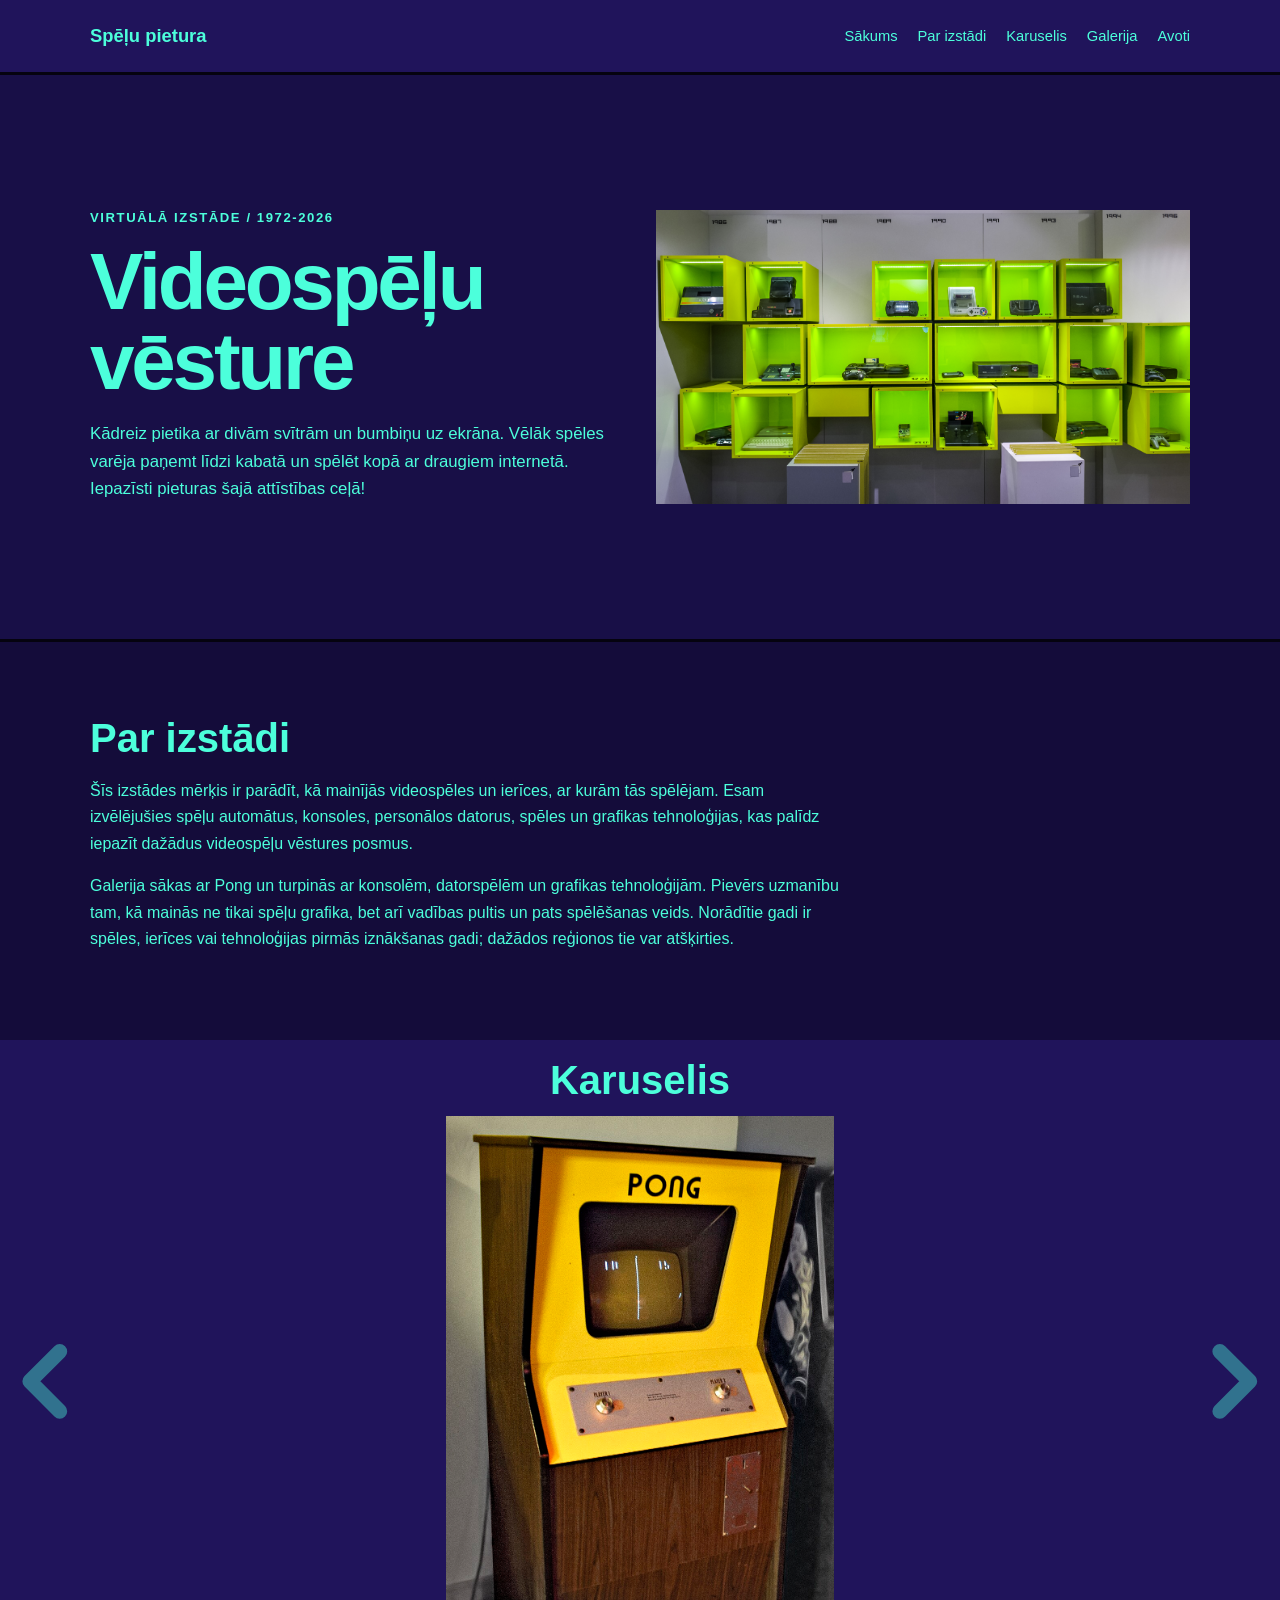
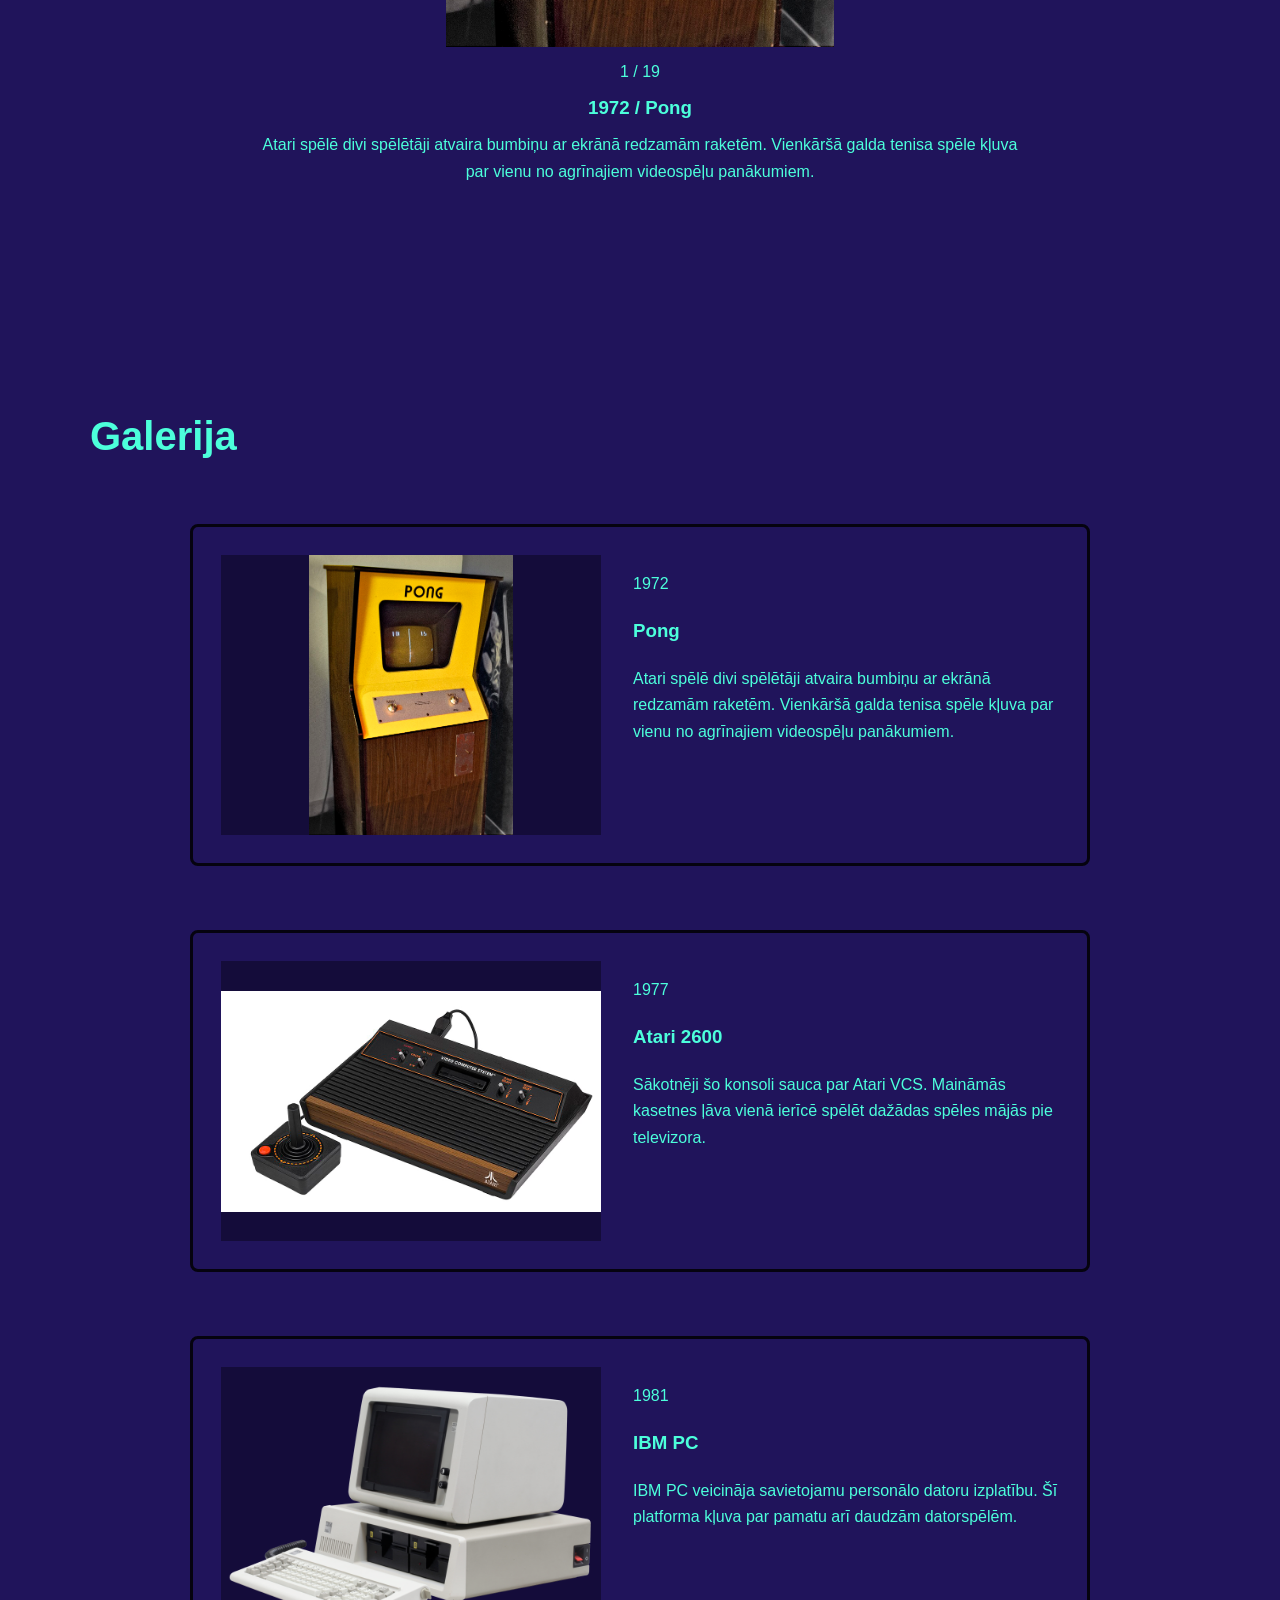
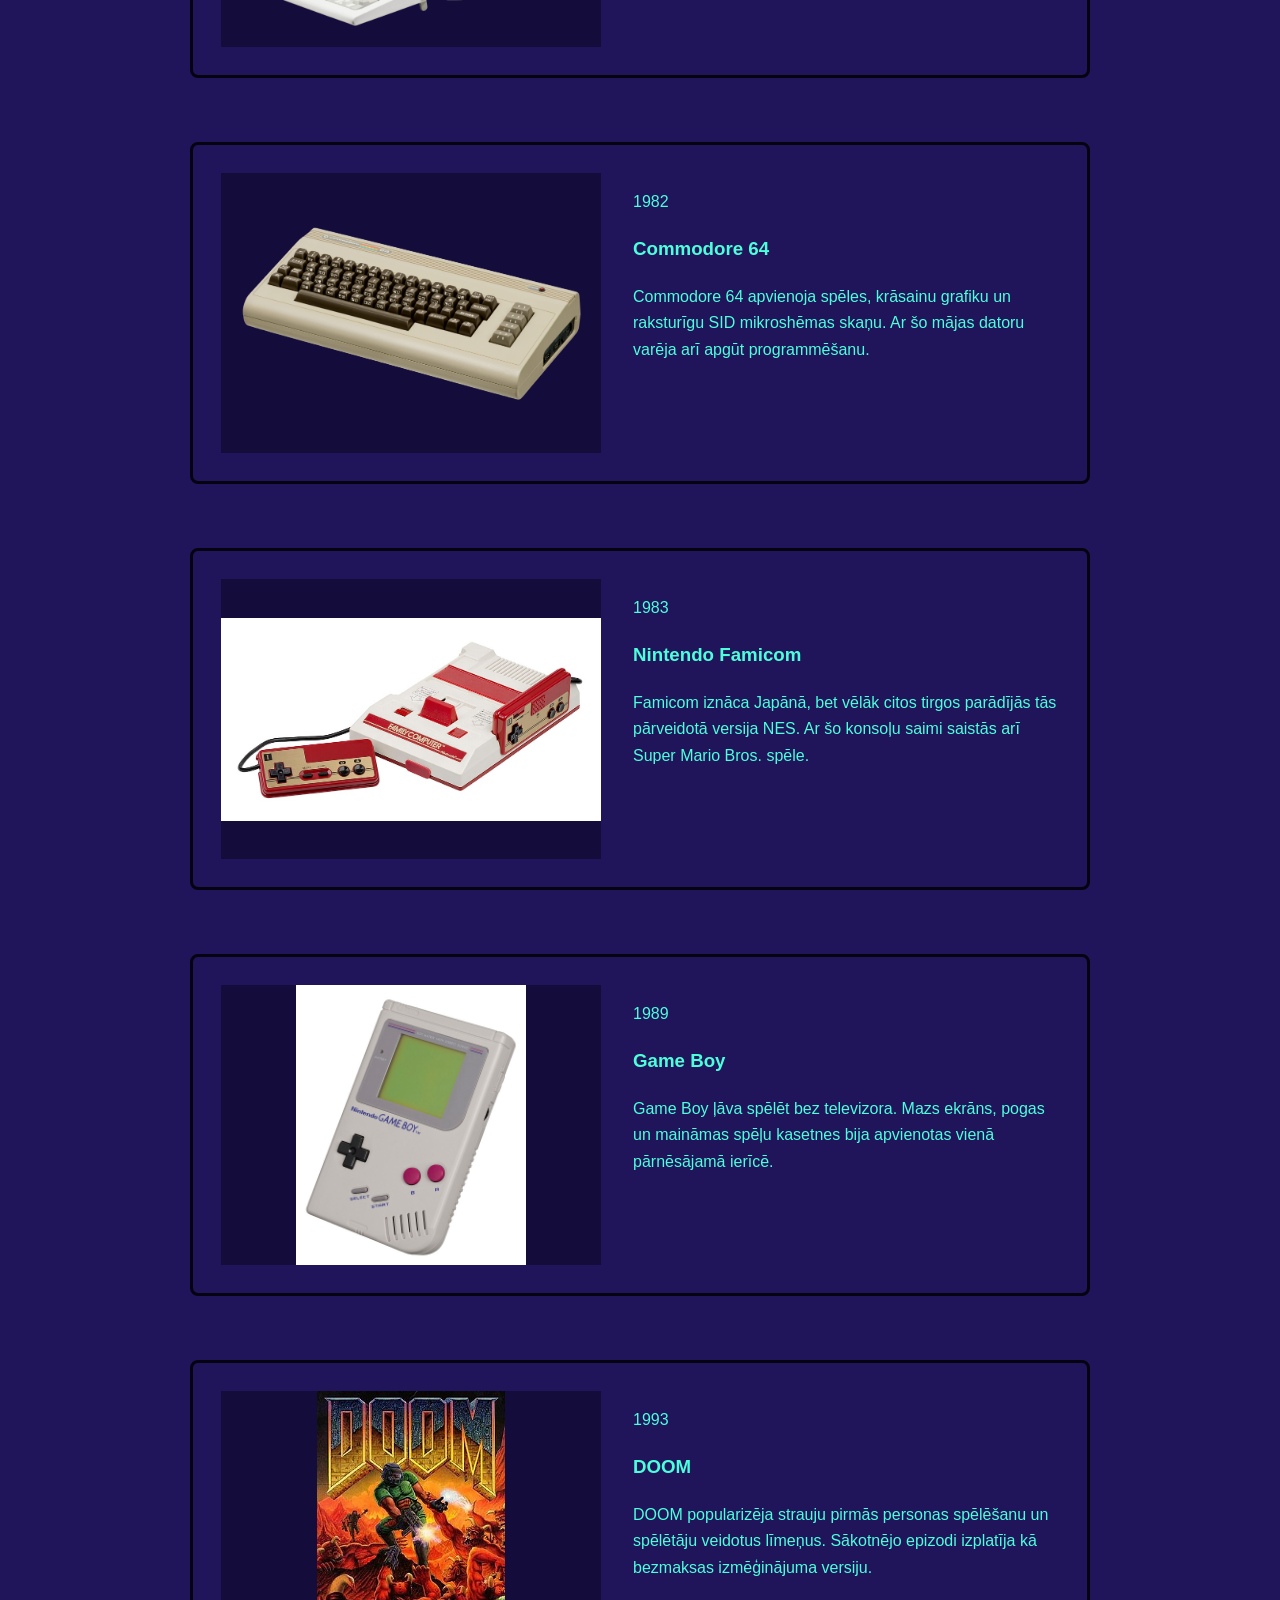
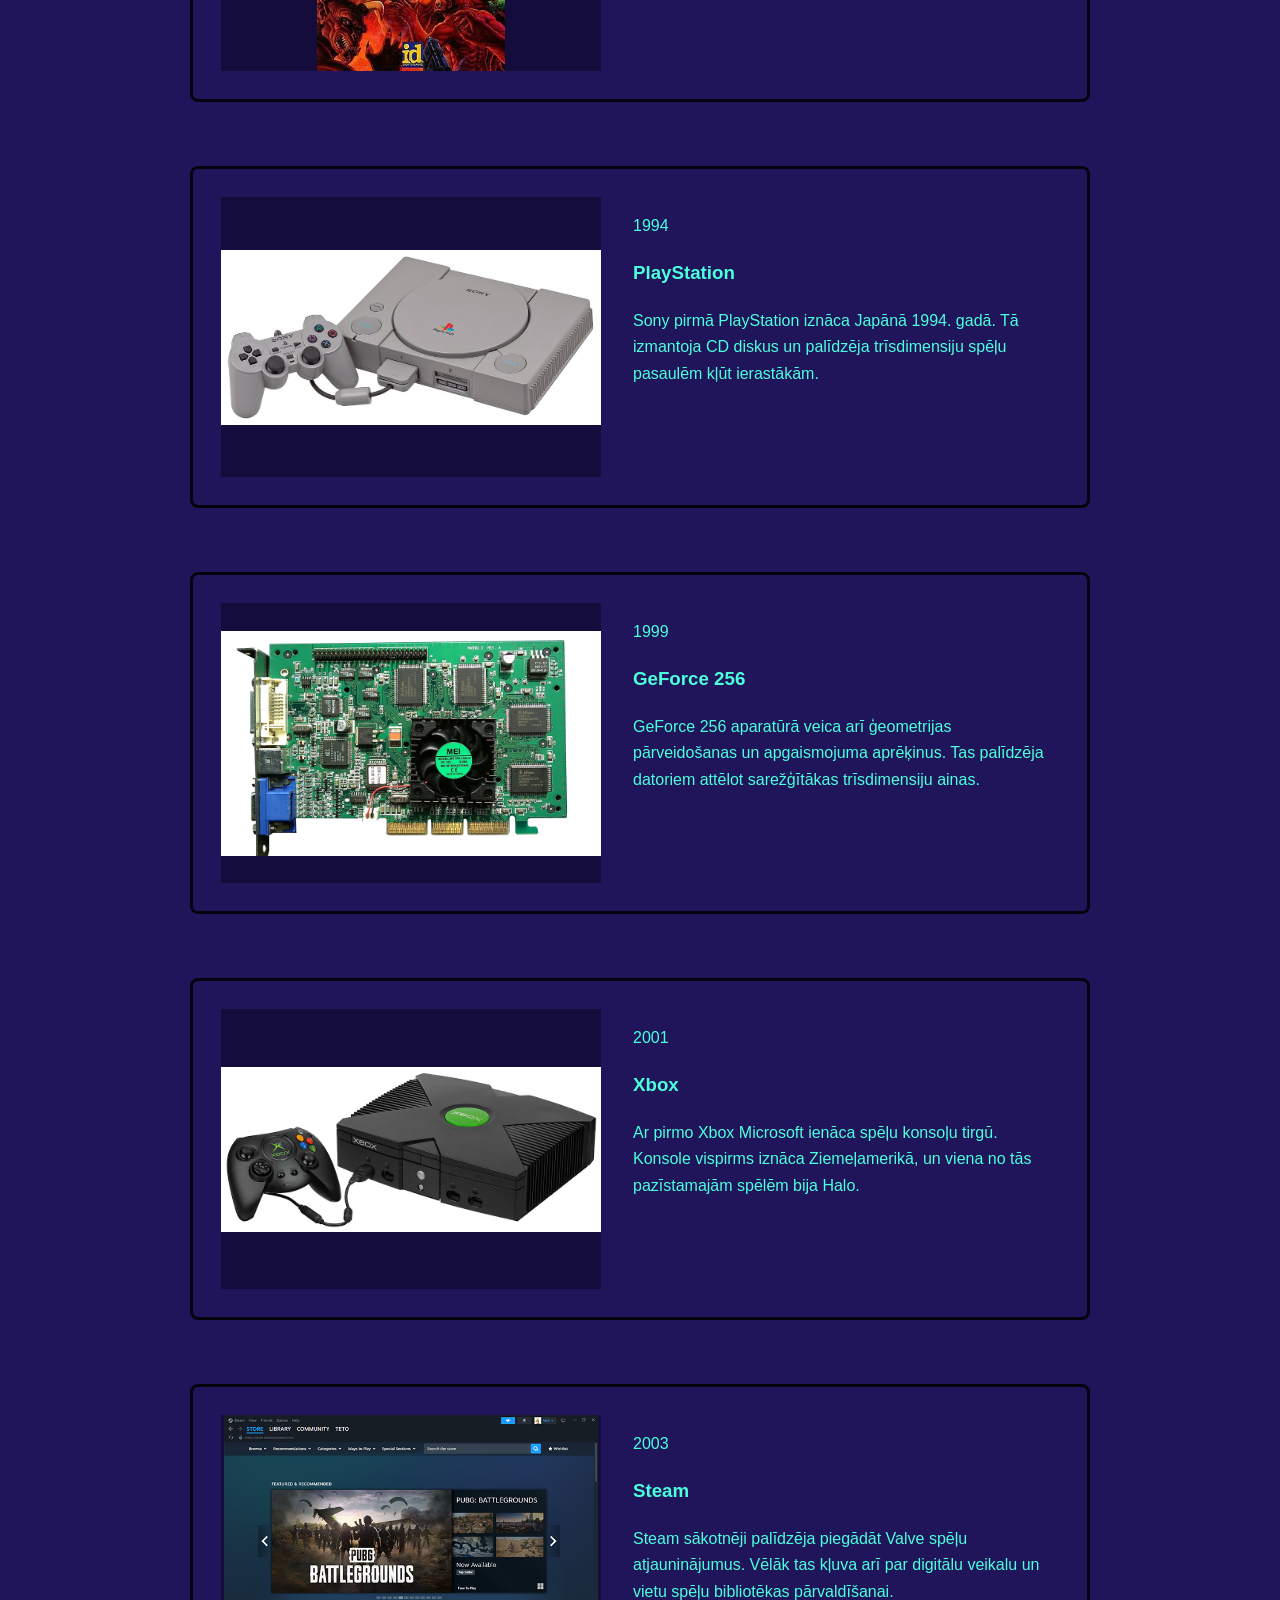
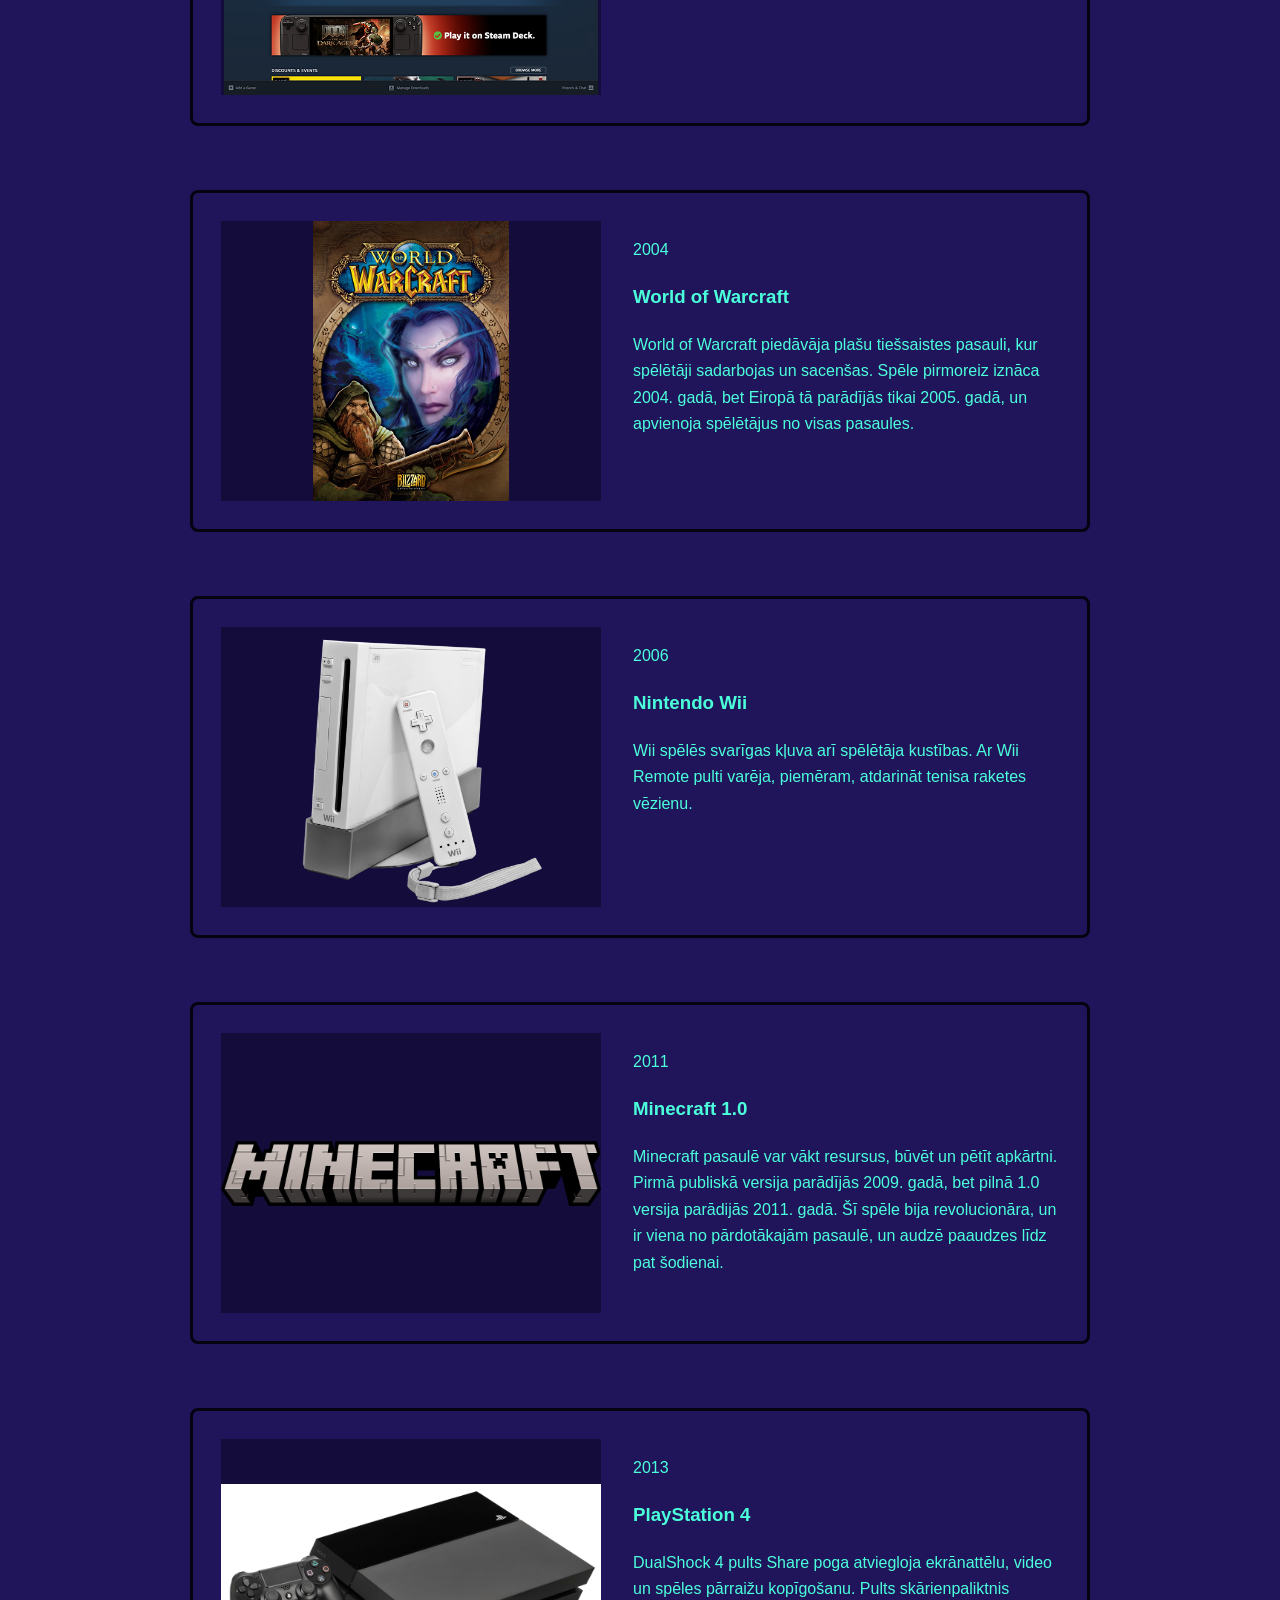
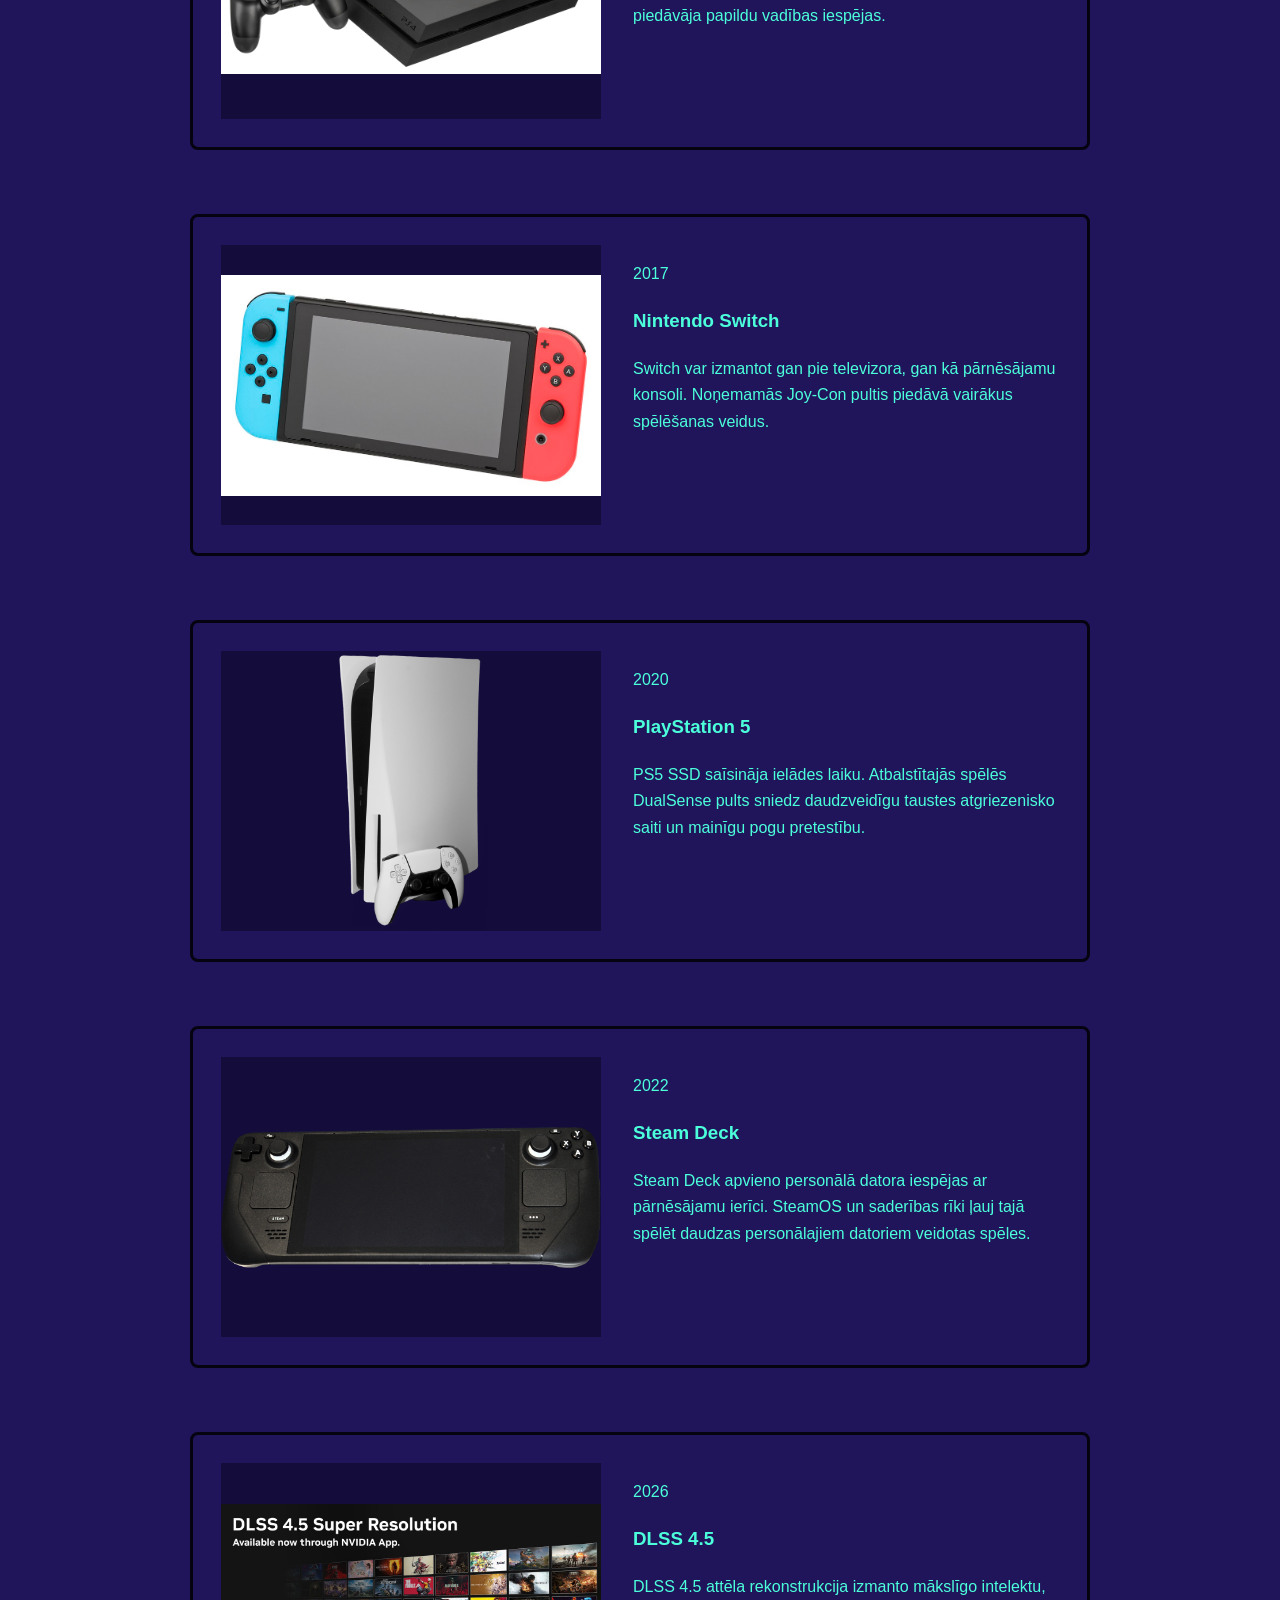
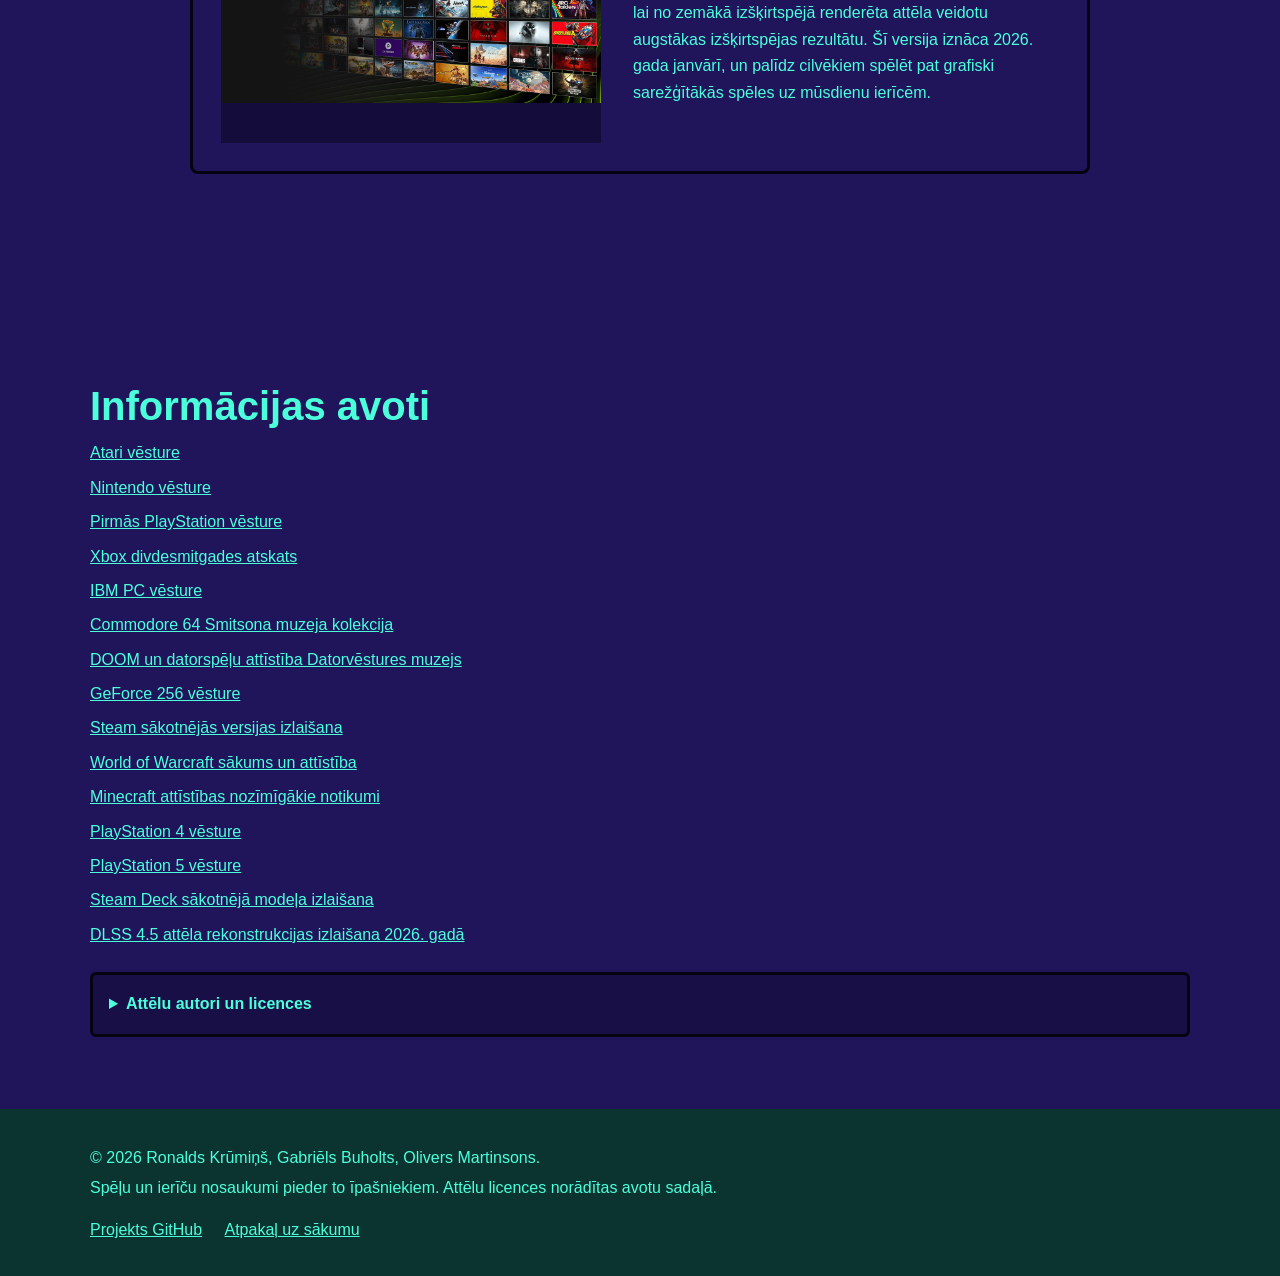
==== index.html @ 0903442d "izmainiju biltiņas lai vinas ir smukakas" ====
<!DOCTYPE html>
<html lang="lv">
<head>
    <meta charset="UTF-8">
    <meta name="viewport" content="width=device-width, initial-scale=1.0">
    <meta name="description" content="Virtuāla izstāde par videospēļu vēsturi: no Pong spēļu automāta līdz mūsdienu datorspēļu grafikai.">
    <title>Videospēļu vēsture | Spēļu pietura</title>
    <link rel="stylesheet" href="css/style.css">
    <script src="sadalas/pong.js" defer></script>
    <script src="sadalas/atari-2600.js" defer></script>
    <script src="sadalas/ibm-pc.js" defer></script>
    <script src="sadalas/commodore-64.js" defer></script>
    <script src="sadalas/famicom.js" defer></script>
    <script src="sadalas/game-boy.js" defer></script>
    <script src="sadalas/doom.js" defer></script>
    <script src="sadalas/playstation.js" defer></script>
    <script src="sadalas/geforce-256.js" defer></script>
    <script src="sadalas/xbox.js" defer></script>
    <script src="sadalas/steam.js" defer></script>
    <script src="sadalas/world-of-warcraft.js" defer></script>
    <script src="sadalas/wii.js" defer></script>
    <script src="sadalas/minecraft.js" defer></script>
    <script src="sadalas/playstation-4.js" defer></script>
    <script src="sadalas/nintendo-switch.js" defer></script>
    <script src="sadalas/playstation-5.js" defer></script>
    <script src="sadalas/steam-deck.js" defer></script>
    <script src="sadalas/dlss-4-5.js" defer></script>
    <script src="js/gallery.js" defer></script>
    <script src="js/carousel.js" defer></script>
</head>
<body>
    <header class="header" id="sakums">
        <div class="container">
            <a class="logo" href="#sakums">Spēļu pietura</a>
            <nav class="navigation" aria-label="Galvenā navigācija">
                <ul>
                    <li><a href="#sakums">Sākums</a></li>
                    <li><a href="#par-izstadi">Par izstādi</a></li>
                    <li><a href="#karuselis">Karuselis</a></li>
                    <li><a href="#galerija">Galerija</a></li>
                    <li><a href="#avoti">Avoti</a></li>
                </ul>
            </nav>
        </div>
    </header>

    <main>
        <section class="hero">
            <div class="container">
                <div class="hero-content">
                    <p class="subtitle">Virtuālā izstāde / 1972-2026</p>
                    <h1>Videospēļu vēsture</h1>
                    <p>
                        Kādreiz pietika ar divām svītrām un bumbiņu uz ekrāna.
                        Vēlāk spēles varēja paņemt līdzi kabatā un spēlēt kopā ar draugiem internetā.
                        Iepazīsti pieturas šajā attīstības ceļā!
                    </p>
                </div>
                <figure class="hero-image">
                    <img src="images/videospelu-attistiba-hero.jpg"
                         width="5828" height="3199" fetchpriority="high">
                </figure>
            </div>
        </section>

        <section class="about" id="par-izstadi">
            <div class="container">
                <h2>Par izstādi</h2>
                <p>
                    Šīs izstādes mērķis ir parādīt, kā mainījās videospēles un ierīces,
                    ar kurām tās spēlējam. Esam izvēlējušies spēļu automātus,
                    konsoles, personālos datorus, spēles un grafikas tehnoloģijas, kas palīdz iepazīt dažādus videospēļu vēstures posmus.
                </p>
                <p>
                    Galerija sākas ar Pong un turpinās ar konsolēm, datorspēlēm un grafikas tehnoloģijām.
                    Pievērs uzmanību tam, kā mainās ne tikai spēļu grafika, bet arī vadības
                    pultis un pats spēlēšanas veids. Norādītie gadi ir spēles, ierīces vai tehnoloģijas
                    pirmās iznākšanas gadi; dažādos reģionos tie var atšķirties.
                </p>
            </div>
        </section>

        <section class="carousel-section" id="karuselis">
            <h2>Karuselis</h2>

            <figure class="carousel-figure">
                <div class="carousel-layout">
                    <img id="carousel-image" alt="">

                    <button
                        type="button"
                        id="carousel-previous"
                        class="carousel-arrow"
                        aria-label="Iepriekšējais attēls"
                    >
                        <svg
                            viewBox="0 0 24 24"
                            preserveAspectRatio="xMidYMid meet"
                            aria-hidden="true"
                            focusable="false"
                        >
                            <polyline points="16,4 8,12 16,20" />
                        </svg>
                    </button>

                    <button
                        type="button"
                        id="carousel-next"
                        class="carousel-arrow"
                        aria-label="Nākamais attēls"
                    >
                        <svg
                            viewBox="0 0 24 24"
                            preserveAspectRatio="xMidYMid meet"
                            aria-hidden="true"
                            focusable="false"
                        >
                            <polyline points="8,4 16,12 8,20" />
                        </svg>
                    </button>
                </div>

                <figcaption class="carousel-caption">
                    <p id="carousel-counter" aria-live="polite"></p>
                    <h3 id="carousel-title"></h3>
                    <p id="carousel-description"></p>
                </figcaption>
            </figure>
        </section>

        <section class="gallery" id="galerija">
            <div class="container">
                <h2>Galerija</h2>
                <div class="gallery-grid" id="gallery-items"></div>
            </div>
        </section>

        <section class="sources" id="avoti">
            <div class="container">
                <h2>Informācijas avoti</h2>
                <ul>
                    <li><a href="https://atari.com/pages/history">Atari vēsture</a></li>
                    <li><a href="https://www.nintendo.co.jp/corporate/en/history/index.html">Nintendo vēsture</a></li>
                    <li><a href="https://www.playstation.com/en-us/playstation-history/1994-ps-one/">Pirmās PlayStation vēsture</a></li>
                    <li><a href="https://news.xbox.com/en-us/2021/05/13/celebrating-20-years-of-xbox/">Xbox divdesmitgades atskats</a></li>
                    <li><a href="https://www.ibm.com/history/personal-computer">IBM PC vēsture</a></li>
                    <li><a href="https://www.si.edu/object/commodore-64-microcomputer%3Anmah_334636">Commodore 64  Smitsona muzeja kolekcija</a></li>
                    <li><a href="https://www.computerhistory.org/timeline/graphics-games/">DOOM un datorspēļu attīstība  Datorvēstures muzejs</a></li>
                    <li><a href="https://blogs.nvidia.com/blog/first-gpu-gaming-ai/">GeForce 256 vēsture</a></li>
                    <li><a href="https://store.steampowered.com/oldnews/183">Steam sākotnējās versijas izlaišana</a></li>
                    <li><a href="https://investor.activision.com/node/18936">World of Warcraft sākums un attīstība</a></li>
                    <li><a href="https://news.xbox.com/en-us/2024/05/17/minecraft-15-years-most-important-moments/">Minecraft attīstības nozīmīgākie notikumi</a></li>
                    <li><a href="https://www.playstation.com/en-us/playstation-history/2013-ps4-ps-vr/">PlayStation 4 vēsture</a></li>
                    <li><a href="https://www.playstation.com/en-us/playstation-history/2020-ps5-ps-vr2/">PlayStation 5 vēsture</a></li>
                    <li><a href="https://store.steampowered.com/sale/steamdeck_old">Steam Deck sākotnējā modeļa izlaišana</a></li>
                    <li><a href="https://www.nvidia.com/en-us/geforce/news/dlss-4-5-super-resolution-available-now/">DLSS 4.5 attēla rekonstrukcijas izlaišana 2026. gadā</a></li>
                </ul>

                <details class="image-credits">
                    <summary>Attēlu autori un licences</summary>
                    <p>Attēli iegūti no Wikimedia un izdevēju vietnēm. Saites ved uz konkrētajiem avotiem.</p>
                    <p>Katram posmam ir priekšplāna attēls un atsevišķs fona attēls. Spēļu ekrānattēliem un reklāmas ilustrācijām nav automātiski piemērojama brīva licence.</p>
                    <ul>
                        <li><a href="https://commons.wikimedia.org/wiki/File:Old_gaming_systems_and_consoles_in_Computerspielemuseum,_Berlin_(30122150753).jpg">Ievada attēls: spēļu ierīču attīstība Berlīnes datorspēļu muzejā</a>: Sergey Galyonkin, 2016. gada 3. novembris. <a href="https://creativecommons.org/licenses/by-sa/2.0/">CC BY-SA 2.0</a>.</li>
                        <li><a href="https://commons.wikimedia.org/wiki/File:Atari_Pong_arcade_game_cabinet.jpg">Pong priekšplāns</a>: Rob Boudon; attēla apstrāde: Ubcule. <a href="https://creativecommons.org/licenses/by/2.0">CC BY 2.0</a>.</li>
                        <li><a href="https://commons.wikimedia.org/wiki/File:Pong.png">Pong fona attēls</a>: Bumm13. Publiskais īpašums. Pong vēlākas versijas attēls</li>
                        <li><a href="https://commons.wikimedia.org/wiki/File:Atari-2600-Wood-4Sw-Set.jpg">Atari 2600 priekšplāns</a>: Evan-Amos. Publiskais īpašums.</li>
                        <li><a href="https://en.wikipedia.org/wiki/File:A2600_Pitfall.png">Atari 2600 fona attēls</a>: Activision. Autortiesības aizsargātas; brīva licence nav norādīta.</li>
                        <li><a href="https://commons.wikimedia.org/wiki/File:IBM_PC-IMG_7271_(transparent).png">IBM PC priekšplāns</a>: Rama &amp; Musée Bolo. <a href="https://creativecommons.org/licenses/by-sa/2.0/fr/deed.en">CC BY-SA 2.0 fr</a>.</li>
                        <li><a href="https://en.wikipedia.org/wiki/File:Msfs1.00_000.png">IBM PC fona attēls</a>: Microsoft / subLOGIC. Autortiesības aizsargātas; brīva licence nav norādīta.</li>
                        <li><a href="https://commons.wikimedia.org/wiki/File:Commodore-64-Computer-FL.png">Commodore 64 priekšplāns</a>: Evan-Amos. Publiskais īpašums.</li>
                        <li><a href="https://en.wikipedia.org/wiki/File:Giana_Sisters_Screenshot.png">Commodore 64 fona attēls</a>: Time Warp Productions / Rainbow Arts. Autortiesības aizsargātas; brīva licence nav norādīta.</li>
                        <li><a href="https://commons.wikimedia.org/wiki/File:Nintendo-Famicom-Console-Set-FL.jpg">Nintendo Famicom  priekšplāns</a>: Evan-Amos. Publiskais īpašums.</li>
                        <li><a href="https://en.wikipedia.org/wiki/File:NES_Super_Mario_Bros.png">Nintendo Famicom fona attēls</a>: Nintendo. Autortiesības aizsargātas; brīva licence nav norādīta.</li>
                        <li><a href="https://commons.wikimedia.org/wiki/File:Game-Boy-FL.jpg">Game Boy priekšplāns</a>: Evan-Amos. Publiskais īpašums.</li>
                        <li><a href="https://en.wikipedia.org/wiki/File:GB_Tetris.png">Game Boy fona attēls</a>: Nintendo / The Tetris Company. Autortiesības aizsargātas; brīva licence nav norādīta.</li>
                        <li><a href="https://en.wikipedia.org/wiki/File:Doom_cover_art.jpg">DOOM priekšplāns</a>: Don Ivan Punchatz / id Software. Autortiesības aizsargātas; brīva licence nav norādīta.</li>
                        <li><a href="https://en.wikipedia.org/wiki/File:Doom_ingame_1.png">DOOM fona attēls</a>: id Software. Autortiesības aizsargātas; brīva licence nav norādīta.</li>
                        <li><a href="https://commons.wikimedia.org/wiki/File:PSX-Console-wController.jpg">PlayStation priekšplāns</a>: Evan-Amos. Publiskais īpašums.</li>
                        <li><a href="https://en.wikipedia.org/wiki/File:PSX_Ridge_Racer.png">PlayStation fona attēls</a>: Namco. Autortiesības aizsargātas; brīva licence nav norādīta.</li>
                        <li><a href="https://commons.wikimedia.org/wiki/File:VisionTek_GeForce_256.jpg">GeForce 256 priekšplāns</a>: Hyins. Publiskais īpašums.</li>
                        <li><a href="https://store.steampowered.com/app/2200/">GeForce 256 fona attēls</a>: id Software / Bethesda Softworks. Autortiesības aizsargātas; brīva licence nav norādīta.</li>
                        <li><a href="https://commons.wikimedia.org/wiki/File:Xbox-Console-wDuke-L.jpg">Xbox  priekšplāns</a>: Evan-Amos. Publiskais īpašums.</li>
                        <li><a href="https://en.wikipedia.org/wiki/File:Halo_-_Combat_Evolved_(screencap).jpg">Xbox fona attēls</a>: Bungie / Microsoft Game Studios. Autortiesības aizsargātas; brīva licence nav norādīta.</li>
                        <li><a href="https://en.wikipedia.org/wiki/File:Steam_(service).png">Steam priekšplāns</a>: Valve. Autortiesības aizsargātas; brīva licence nav norādīta.</li>
                        <li><a href="https://store.steampowered.com/app/220/">Steam fona attēls</a>: Valve. Autortiesības aizsargātas; brīva licence nav norādīta.</li>
                        <li><a href="https://en.wikipedia.org/wiki/File:World_of_Warcraft.png">World of Warcraft priekšplāns</a>: Blizzard Entertainment. Autortiesības aizsargātas; brīva licence nav norādīta.</li>
                        <li><a href="https://worldofwarcraft.blizzard.com/en-us/classic">World of Warcraft fon attēls</a>: Blizzard Entertainment. Autortiesības aizsargātas; brīva licence nav norādīta.</li>
                        <li><a href="https://commons.wikimedia.org/wiki/File:Wii-Console.png">Nintendo Wii priekšplāns</a>: Evan-Amos. Publiskais īpašums.</li>
                        <li><a href="https://commons.wikimedia.org/wiki/File:Duo_playing_Wii_Sports.jpg">Nintendo Wii fona attēls</a>: David Murphy. <a href="https://creativecommons.org/licenses/by-sa/2.0">CC BY-SA 2.0</a>.</li>
                        <li><a href="https://commons.wikimedia.org/wiki/File:Minecraft_Logo_(higher_quality).png">Minecraft 1.0 priekšplāns</a>: Xbox México. <a href="https://creativecommons.org/licenses/by/3.0">CC BY 3.0</a>.</li>
                        <li><a href="https://commons.wikimedia.org/wiki/File:Screenshot_from_the_Minecraft_Nether.png">Minecraft 1.0 fona attēls</a>: Xbox México. <a href="https://creativecommons.org/licenses/by/3.0">CC BY 3.0</a>.</li>
                        <li><a href="https://commons.wikimedia.org/wiki/File:PS4-Console-wDS4.jpg">PlayStation 4 priekšplāns</a>: Evan-Amos. Publiskais īpašums.</li>
                        <li><a href="https://blog.playstation.com/2013/11/02/killzone-shadow-fall-campaign-hands-on-new-multiplayer-footage/">PlayStation 4 fona attēls</a>: Guerrilla Games / Sony Interactive Entertainment. Autortiesības aizsargātas; brīva licence nav norādīta.</li>
                        <li><a href="https://commons.wikimedia.org/wiki/File:Nintendo-Switch-wJoyCons-BlRd-Standing-FL.jpg">Nintendo Switch priekšplāns</a>: Evan-Amos. Publiskais īpašums.</li>
                        <li><a href="https://en.wikipedia.org/wiki/File:Breath_of_the_Wild_paraglide.jpg">Nintendo Switch fona attēls</a>: Nintendo. Autortiesības aizsargātas; brīva licence nav norādīta.</li>
                        <li><a href="https://commons.wikimedia.org/wiki/File:Black_and_white_Playstation_5_base_edition_with_controller.png">PlayStation 5  priekšplāns</a>: Howardcorn33. <a href="http://creativecommons.org/publicdomain/zero/1.0/deed.en">CC0</a>.</li>
                        <li><a href="https://www.playstation.com/en-us/games/astros-playroom/">PlayStation 5 fona attēls</a>: Team Asobi / Sony Interactive Entertainment. Autortiesības aizsargātas; brīva licence nav norādīta.</li>
                        <li><a href="https://commons.wikimedia.org/wiki/File:Steam_Deck_(front).png">Steam Deck priekšplāns</a>: Liam Dawe/GamingOnLinux, PNG version by VulcanSphere. <a href="https://creativecommons.org/licenses/by-sa/4.0">CC BY-SA 4.0</a>.</li>
                        <li><a href="https://store.steampowered.com/app/1902490/">Steam Deck fona attēls</a>: Valve. Autortiesības aizsargātas; brīva licence nav norādīta.</li>
                        <li><a href="https://www.nvidia.com/en-us/geforce/news/dlss-4-5-super-resolution-available-now/">DLSS 4.5 priekšplāns</a>: NVIDIA. Autortiesības aizsargātas; brīva licence nav norādīta.</li>
                        <li><a href="https://store.steampowered.com/app/1091500/">DLSS 4.5 fona attēls</a>: CD PROJEKT RED. Autortiesības aizsargātas; brīva licence nav norādīta.</li>
                    </ul>
                </details>
            </div>
        </section>
    </main>

    <footer class="footer">
        <div class="container">
            <p>&copy; 2026 Ronalds Krūmiņš, Gabriēls Buholts, Olivers Martinsons.</p>
            <p>Spēļu un ierīču nosaukumi pieder to īpašniekiem. Attēlu licences norādītas avotu sadaļā.</p>
            <a href="https://github.com/Seriously404/virtuala-izstade">Projekts GitHub</a>
            <a href="#sakums">Atpakaļ uz sākumu</a>
        </div>
    </footer>
</body>
</html>
---- css/style.css ----
/* Krāsas izstādes lapai */
:root {
    --teksts: #4CFFDB;
    --aizmugures_fons: #20145B;
    --aizmugures_fons2: #180F47;
    --aizmugures_fons3: #140C3A;
    --kājene_fons: #0B3330;
    --sadalītājs: #05030F;
}

* {
    box-sizing: border-box;
}

html {
    scroll-behavior: smooth;
}

body {
    margin: 0;
    color: var(--teksts);
    background: var(--aizmugures_fons3);
    font-family: Arial, Helvetica, sans-serif;
    line-height: 1.65;
}

img {
    max-width: 100%;
    height: auto;
}

a {
    color: var(--teksts);
}

.container {
    width: min(1100px, calc(100% - 40px));
    margin-inline: auto;
}

.header {
    background: var(--aizmugures_fons);
    border-bottom: 3px solid var(--sadalītājs);
}

.header .container {
    min-height: 72px;
    display: flex;
    align-items: center;
    justify-content: space-between;
    gap: 24px;
}

.logo {
    color: var(--teksts);
    font-size: 1.15rem;
    font-weight: 800;
    text-decoration: none;
}

.navigation ul,
.stage-links,
.sources ul,
.image-credits ul {
    margin: 0;
    padding: 0;
    list-style: none;
}

.navigation ul {
    display: flex;
    flex-wrap: wrap;
    gap: 20px;
}

.navigation a {
    color: var(--teksts);
    font-size: 0.92rem;
    text-decoration: none;
}

.navigation a:hover,
.navigation a:focus {
    color: var(--kājene_fons);
}

.hero {
    background: var(--aizmugures_fons2);
    border-bottom: 3px solid var(--sadalītājs);
}

.hero .container {
    min-height: 420px;
    display: flex;
    align-items: center;
}

.hero-content {
    max-width: 680px;
}

.subtitle,
.year {
    color: var(--teksts);
    font-size: 0.82rem;
    font-weight: 800;
    letter-spacing: 0.12em;
    text-transform: uppercase;
}

.hero h1 {
    margin: 8px 0 18px;
    font-size: clamp(2.6rem, 8vw, 5rem);
    line-height: 1;
    letter-spacing: -0.04em;
}

.hero p:not(.subtitle) {
    max-width: 620px;
    color: var(--teksts);
    font-size: 1.05rem;
}

.button {
    display: inline-block;
    margin-top: 12px;
    padding: 11px 18px;
    border-radius: 6px;
    color: var(--teksts);
    background: var(--aizmugures_fons3);
    font-weight: 700;
    text-decoration: none;
}

.button:hover,
.button:focus {
    background: var(--kājene_fons);
}

section {
    padding: 72px 0;
}

section h2 {
    margin-top: 0;
    margin-bottom: 10px;
    font-size: clamp(1.8rem, 4vw, 2.5rem);
    line-height: 1.2;
}

.gallery,
.sources {
    background: var(--aizmugures_fons);
}

.carousel-section {
    --carousel-arrow-width: clamp(48px, 7vw, 100px);

    height: 100svh;
    padding: 16px 0;

    display: grid;
    grid-template-rows: auto minmax(0, 1fr);
    gap: 12px;

    text-align: center;
    background: var(--aizmugures_fons);
}

.carousel-section > h2 {
    margin: 0;
}

.carousel-figure {
    margin: 0;
    min-height: 0;

    display: grid;
    grid-template-rows: minmax(0, 2fr) minmax(0, 1fr);
    gap: 12px;
}

.carousel-layout {
    position: relative;
    min-height: 0;
}

#carousel-image {
    position: absolute;
    top: 0;
    left: var(--carousel-arrow-width);

    width: calc(100% - 2 * var(--carousel-arrow-width));
    height: 100%;

    display: block;
    object-fit: contain;
}

.carousel-arrow {
    position: absolute;
    top: 0;
    bottom: 0;

    width: var(--carousel-arrow-width);
    padding: 0;

    border: none;
    background: transparent;
    color: var(--teksts);

    opacity: 0.4;
    cursor: pointer;
}

#carousel-previous {
    left: 0;
}

#carousel-next {
    right: 0;
}

.carousel-arrow svg {
    display: block;
    width: 100%;
    height: 100%;
}

.carousel-arrow polyline {
    fill: none;
    stroke: currentColor;
    stroke-width: 4;
    stroke-linecap: round;
    stroke-linejoin: round;
}

.carousel-arrow:hover,
.carousel-arrow:focus-visible {
    opacity: 0.85;
}

.carousel-arrow:focus-visible {
    outline: 2px solid currentColor;
    outline-offset: -4px;
}

.carousel-caption {
    min-height: 0;
    overflow-y: auto;
    padding: 0 20px 8px;
}

.carousel-caption > * {
    max-width: 760px;
    margin-inline: auto;
}

#carousel-counter {
    margin-top: 0;
    margin-bottom: 8px;
    font-variant-numeric: tabular-nums;
}

#carousel-title {
    margin-top: 0;
    margin-bottom: 8px;
}

#carousel-description {
    margin-top: 0;
    margin-bottom: 0;
}

.gallery-grid {
    min-height: 1px;
}

.about p {
    max-width: 760px;
}

.stage-links {
    display: grid;
    grid-template-columns: repeat(4, minmax(0, 1fr));
    gap: 10px;
    margin-top: 24px;
}

.stage-links a {
    display: block;
    min-height: 64px;
    padding: 18px 14px;
    border: 3px solid var(--sadalītājs);
    border-radius: 6px;
    background: var(--aizmugures_fons);
    font-weight: 700;
    text-decoration: none;
}

.stage-links a:hover,
.stage-links a:focus {
    border-color: var(--kājene_fons);
    background: var(--aizmugures_fons2);
}

.sources ul:not(.image-credits ul) {
    display: grid;
    gap: 8px;
}

.image-credits {
    margin-top: 24px;
    padding: 16px;
    border: 3px solid var(--sadalītājs);
    border-radius: 6px;
    background: var(--aizmugures_fons2);
}

.image-credits summary {
    cursor: pointer;
    font-weight: 700;
}

.image-credits ul {
    display: grid;
    gap: 8px;
}

.footer {
    padding: 32px 0;
    color: var(--teksts);
    background: var(--kājene_fons);
}

.footer p {
    margin: 4px 0;
}

.footer a {
    display: inline-block;
    margin-right: 18px;
    margin-top: 12px;
    color: var(--teksts);
}

.gallery-item {
    display: grid;
    grid-template-columns: minmax(260px, 380px) 1fr;
    gap: 32px;
    max-width: 900px;
    margin: 64px auto;
    padding: 28px;
    border: 3px solid var(--sadalītājs);
    border-radius: 8px;
    background: var(--aizmugures_fons);
}

.gallery-item img {
    width: 100%;
    height: 280px;
    object-fit: contain;
    background: var(--aizmugures_fons3);
}

.gallery-item h1 {
    margin: 6px 0 12px;
    font-size: clamp(2rem, 5vw, 3.2rem);
    line-height: 1.1;
}

.gallery-item + p {
    max-width: 900px;
    margin: -40px auto 50px;
}

@media (max-width: 760px) {
    .container {
        width: min(100% - 32px, 1100px);
    }

    .header .container {
        align-items: flex-start;
        flex-direction: column;
        gap: 8px;
        padding-top: 14px;
        padding-bottom: 14px;
    }

    .navigation ul {
        gap: 8px 14px;
    }

    .hero .container {
        min-height: 380px;
    }

    section {
        padding: 52px 0;
    }

    .stage-links {
        grid-template-columns: repeat(2, minmax(0, 1fr));
    }

    .gallery-item {
        grid-template-columns: 1fr;
        margin: 32px auto;
        padding: 18px;
    }

    .gallery-item img {
        height: 220px;
    }
}

@media (max-width: 430px) {
    .navigation ul {
        display: grid;
        grid-template-columns: repeat(2, minmax(0, 1fr));
    }

    .stage-links {
        grid-template-columns: 1fr;
    }
}

.hero .container {
    flex-wrap: wrap;
    gap: 2rem;
}

.hero-content,
.hero-image {
    flex: 1 1 22rem;
    min-width: 0;
}

.hero-image {
    margin: 0;
}

.hero-image img {
    display: block;
    width: 100%;
    height: auto;
}
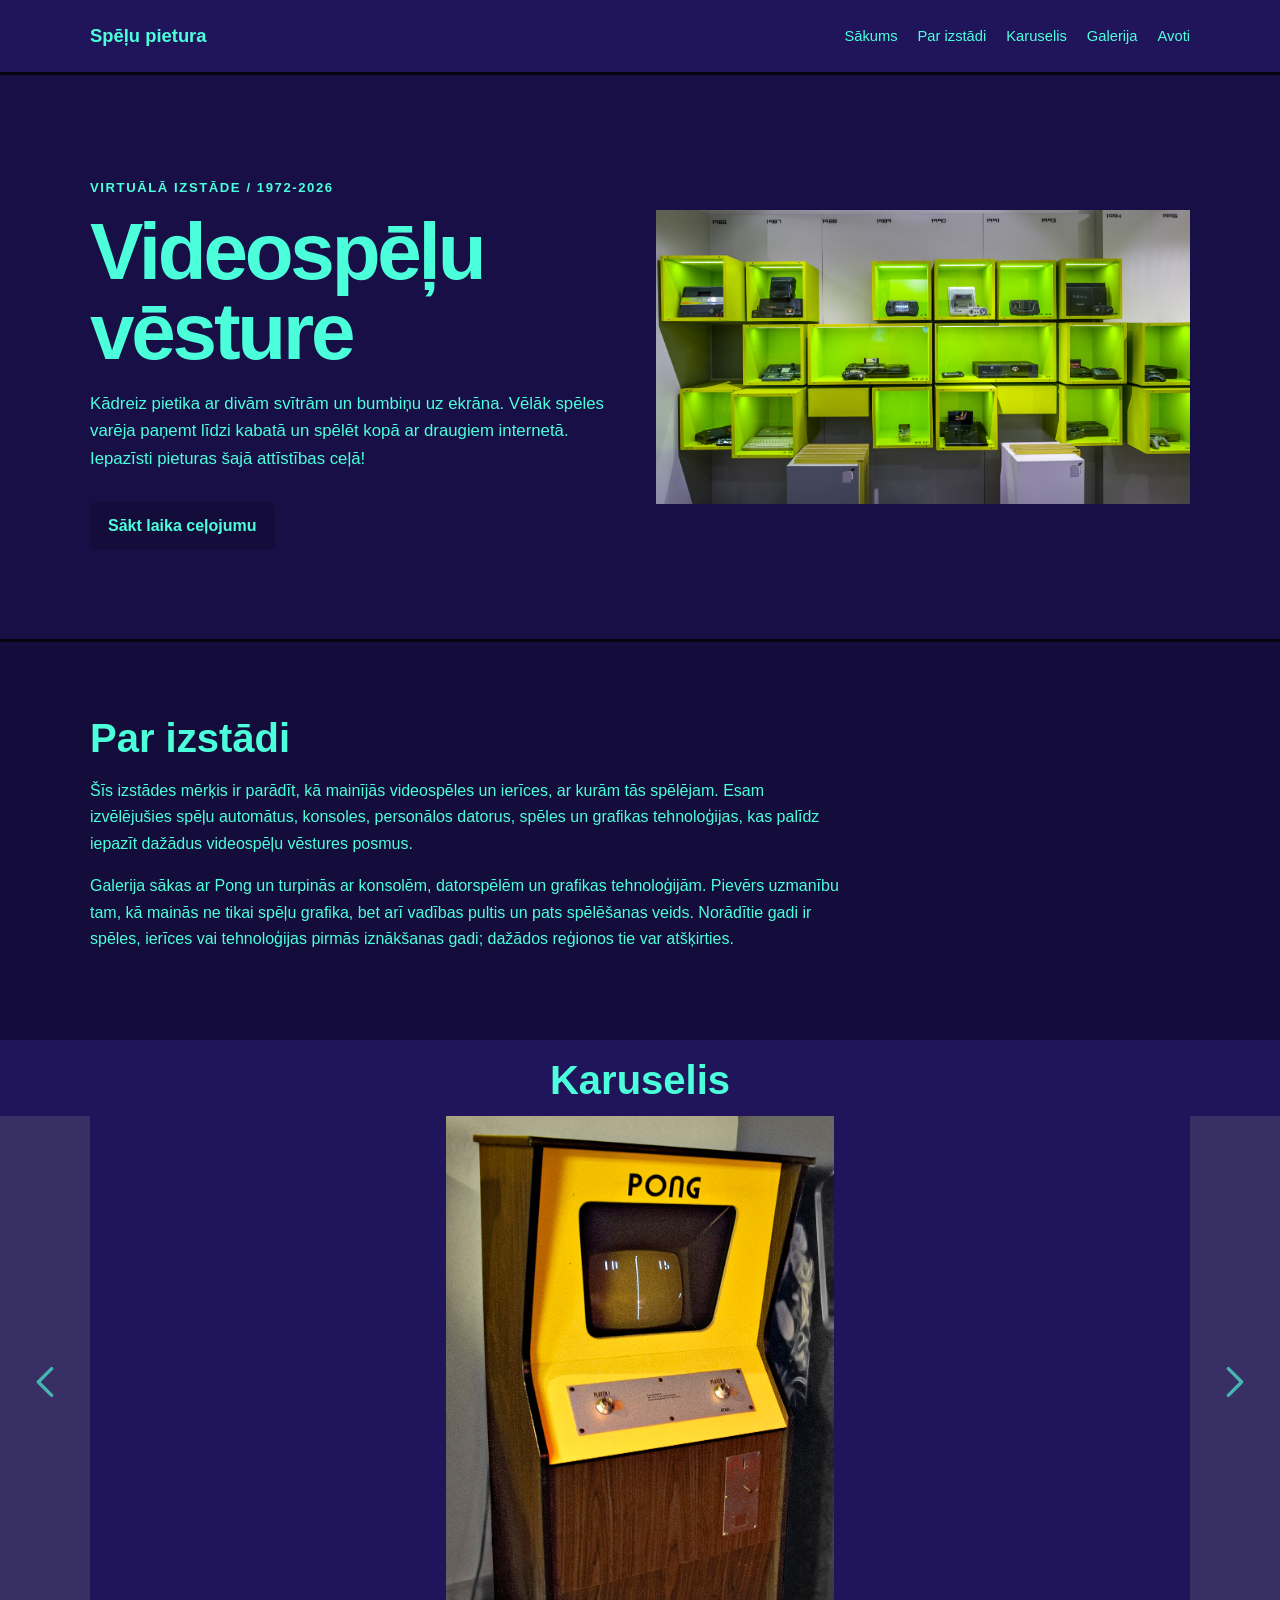
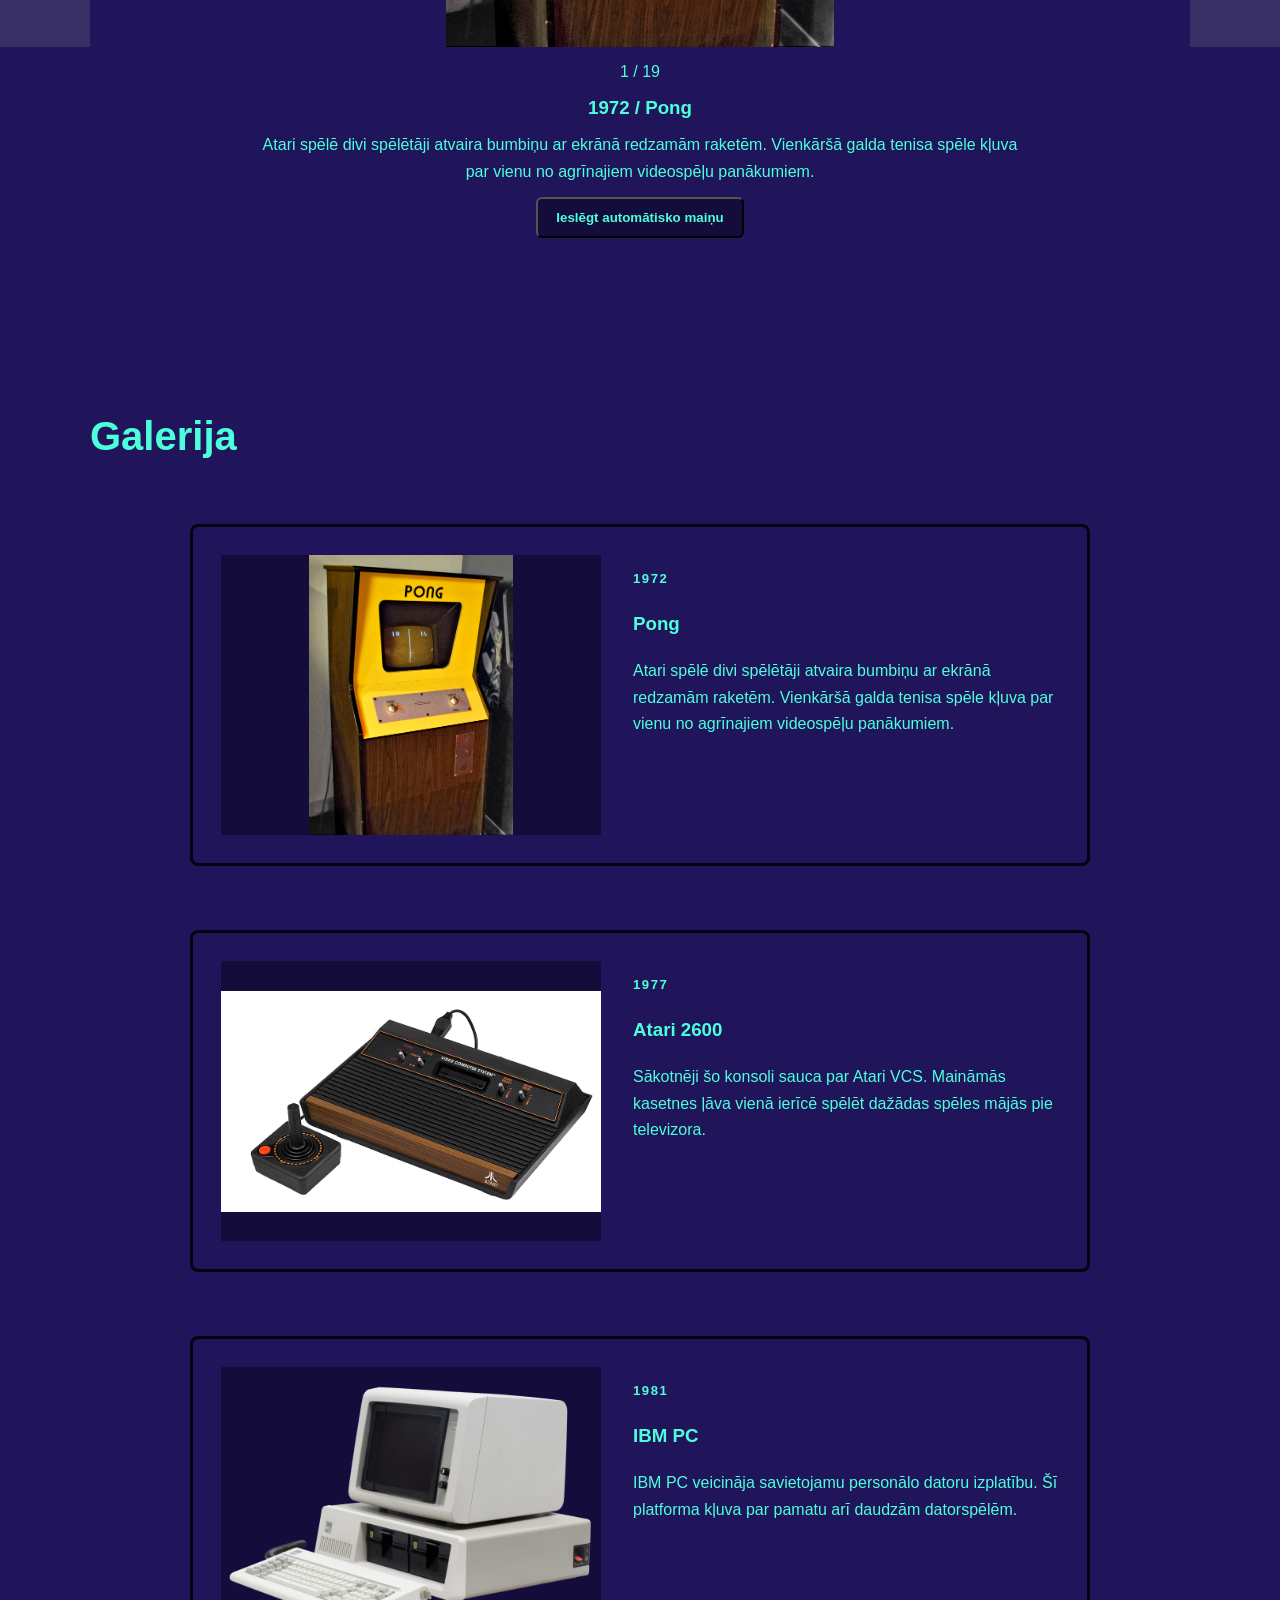
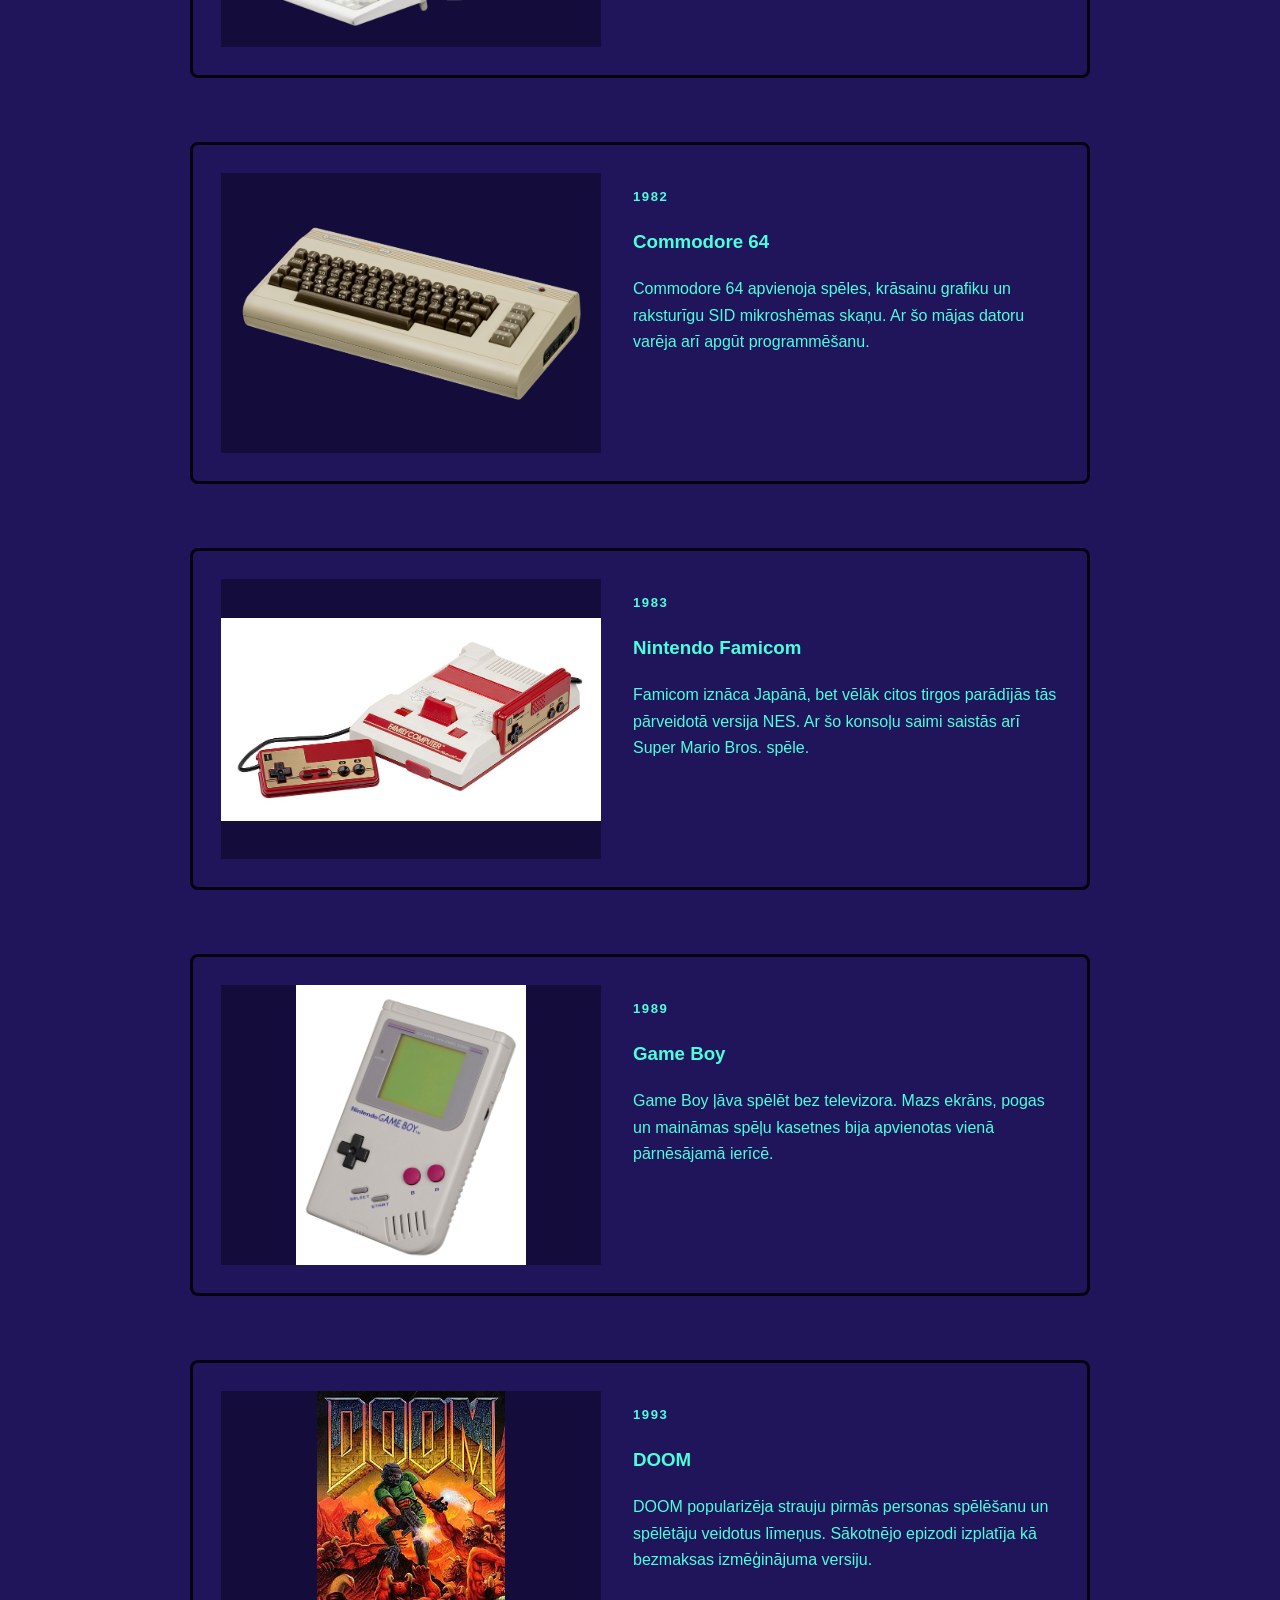
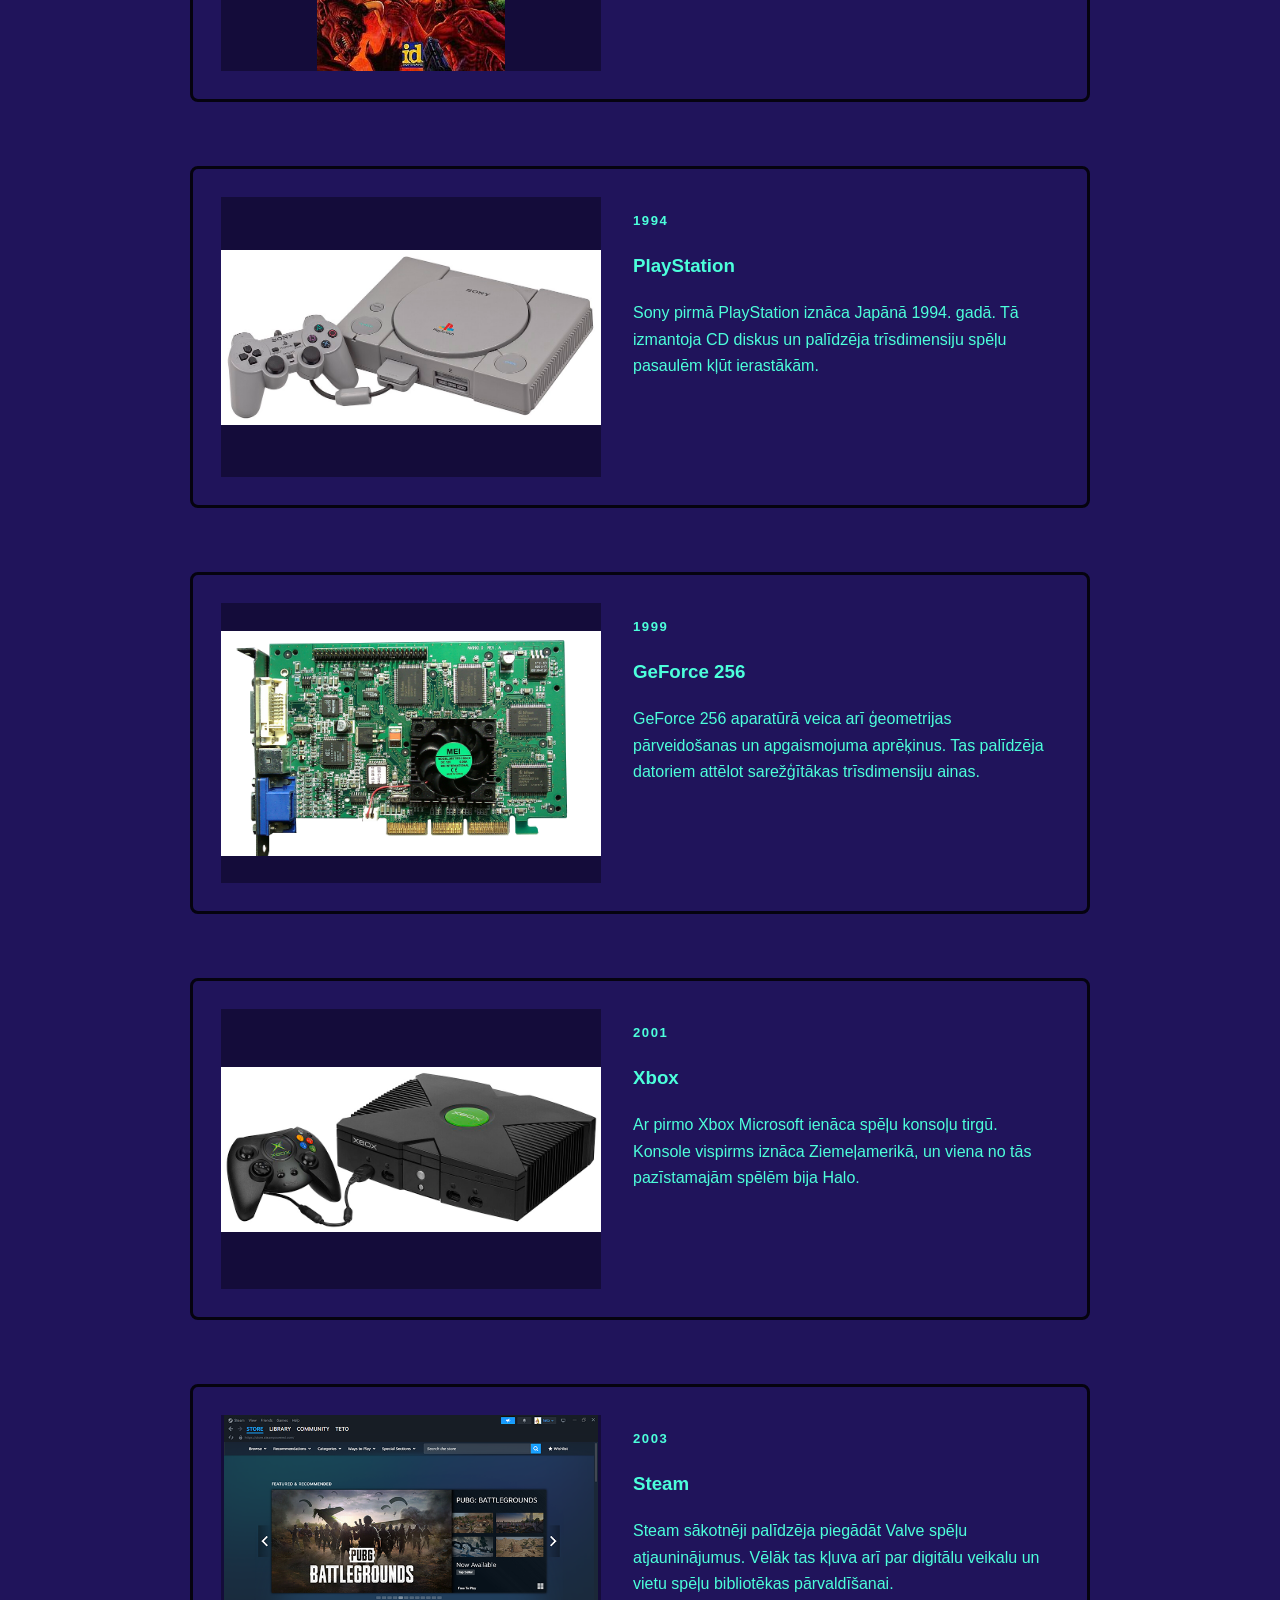
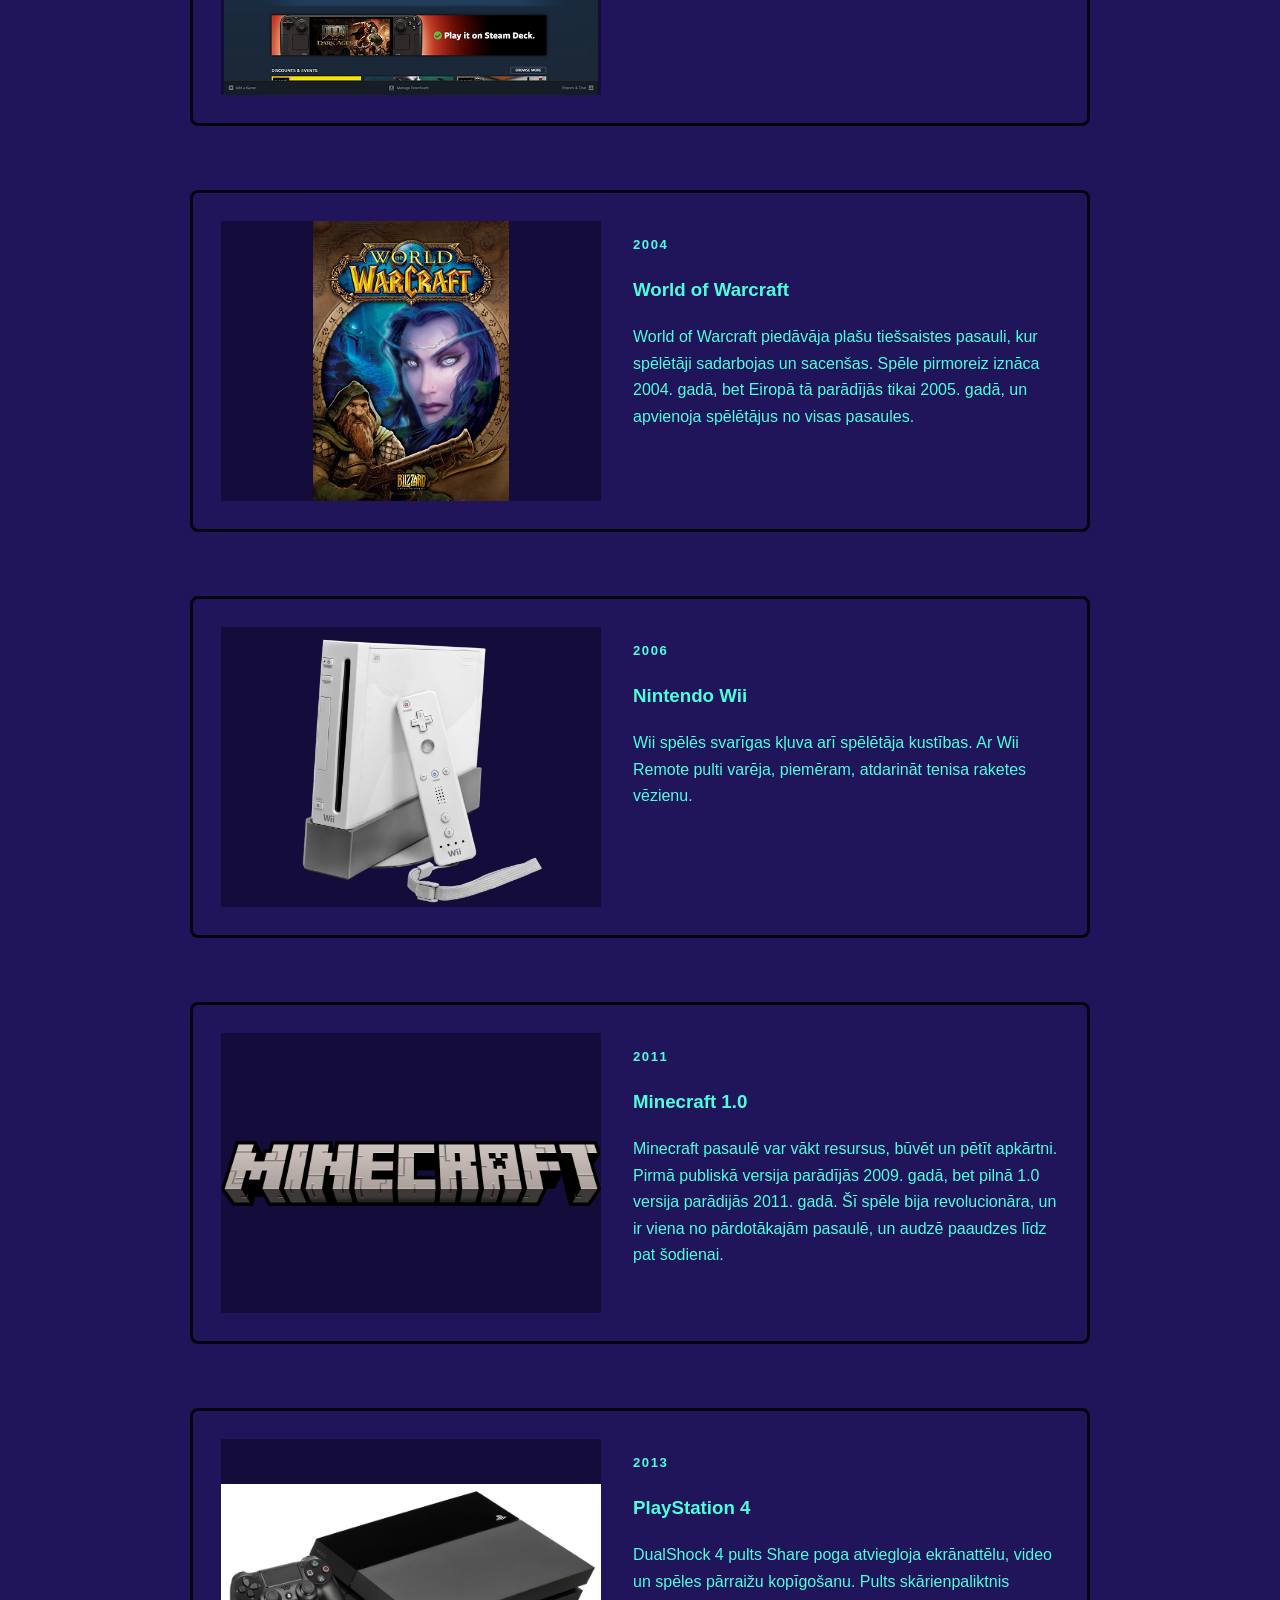
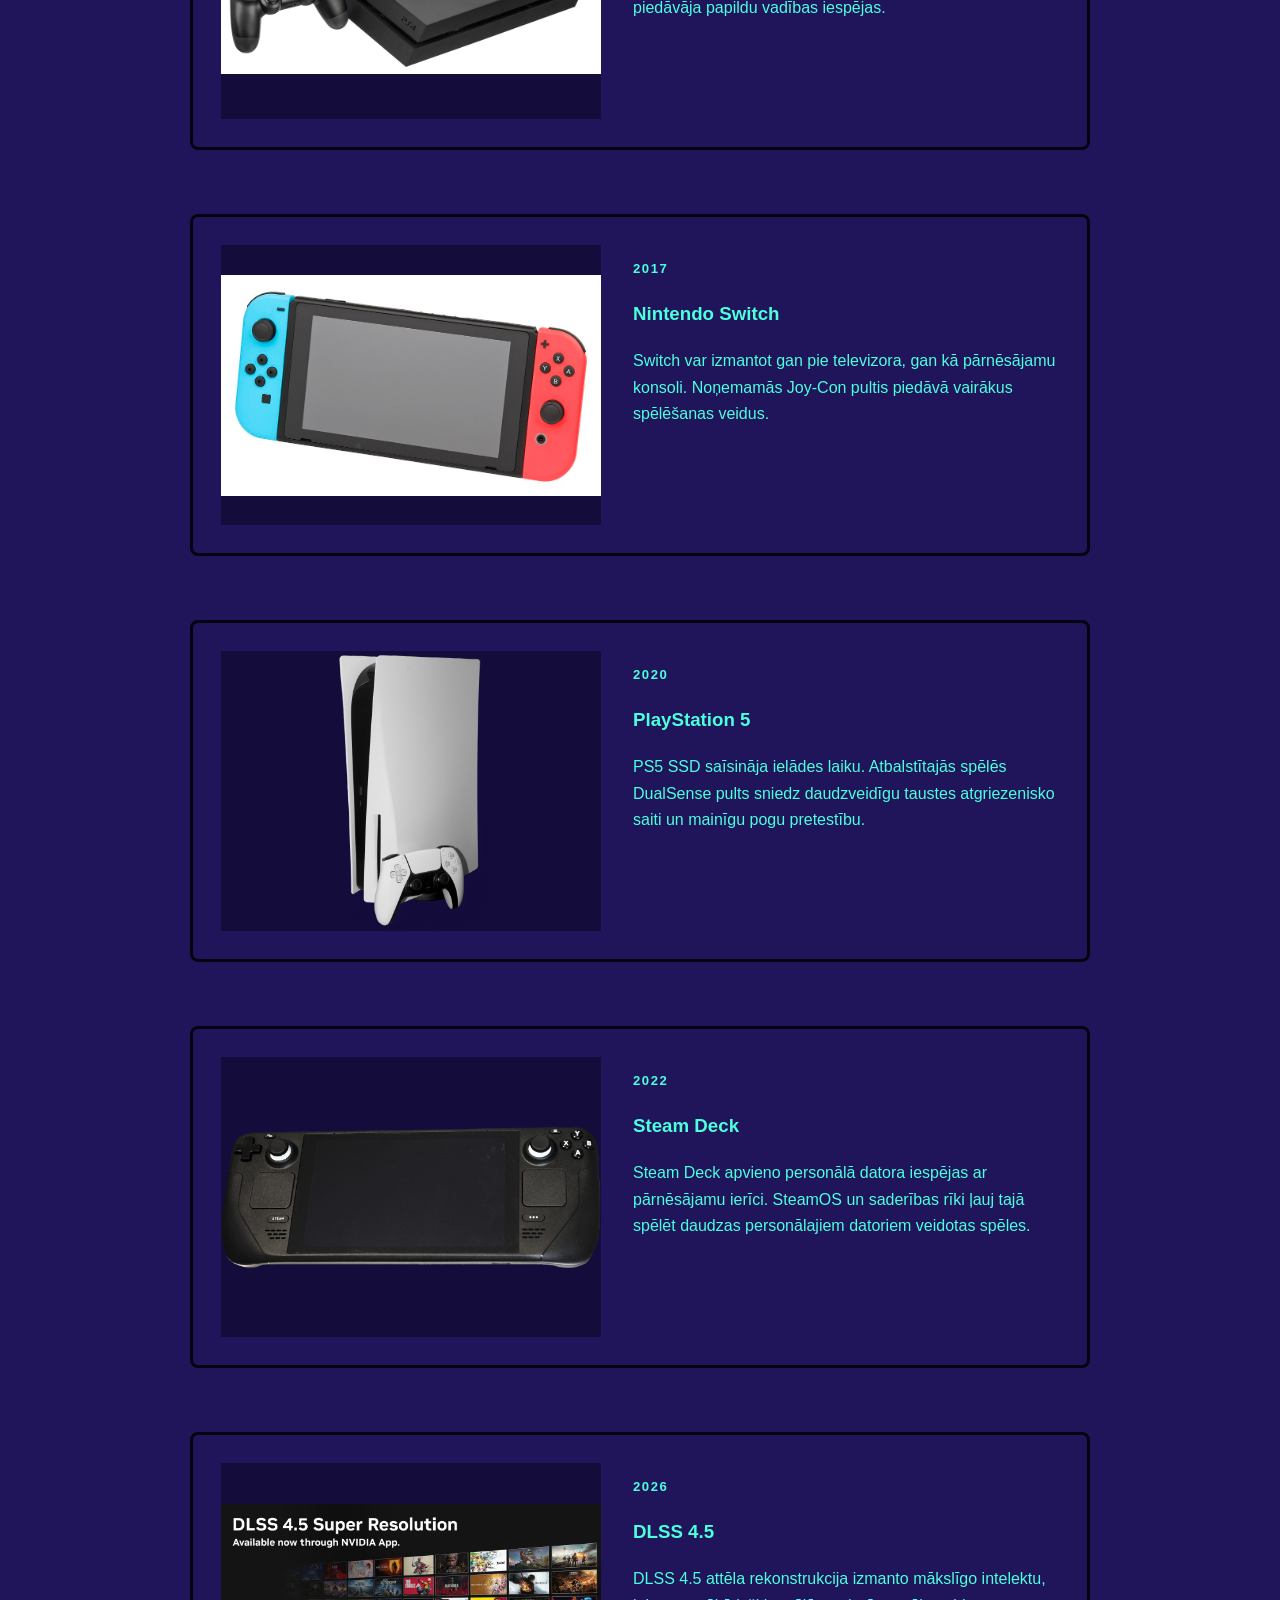
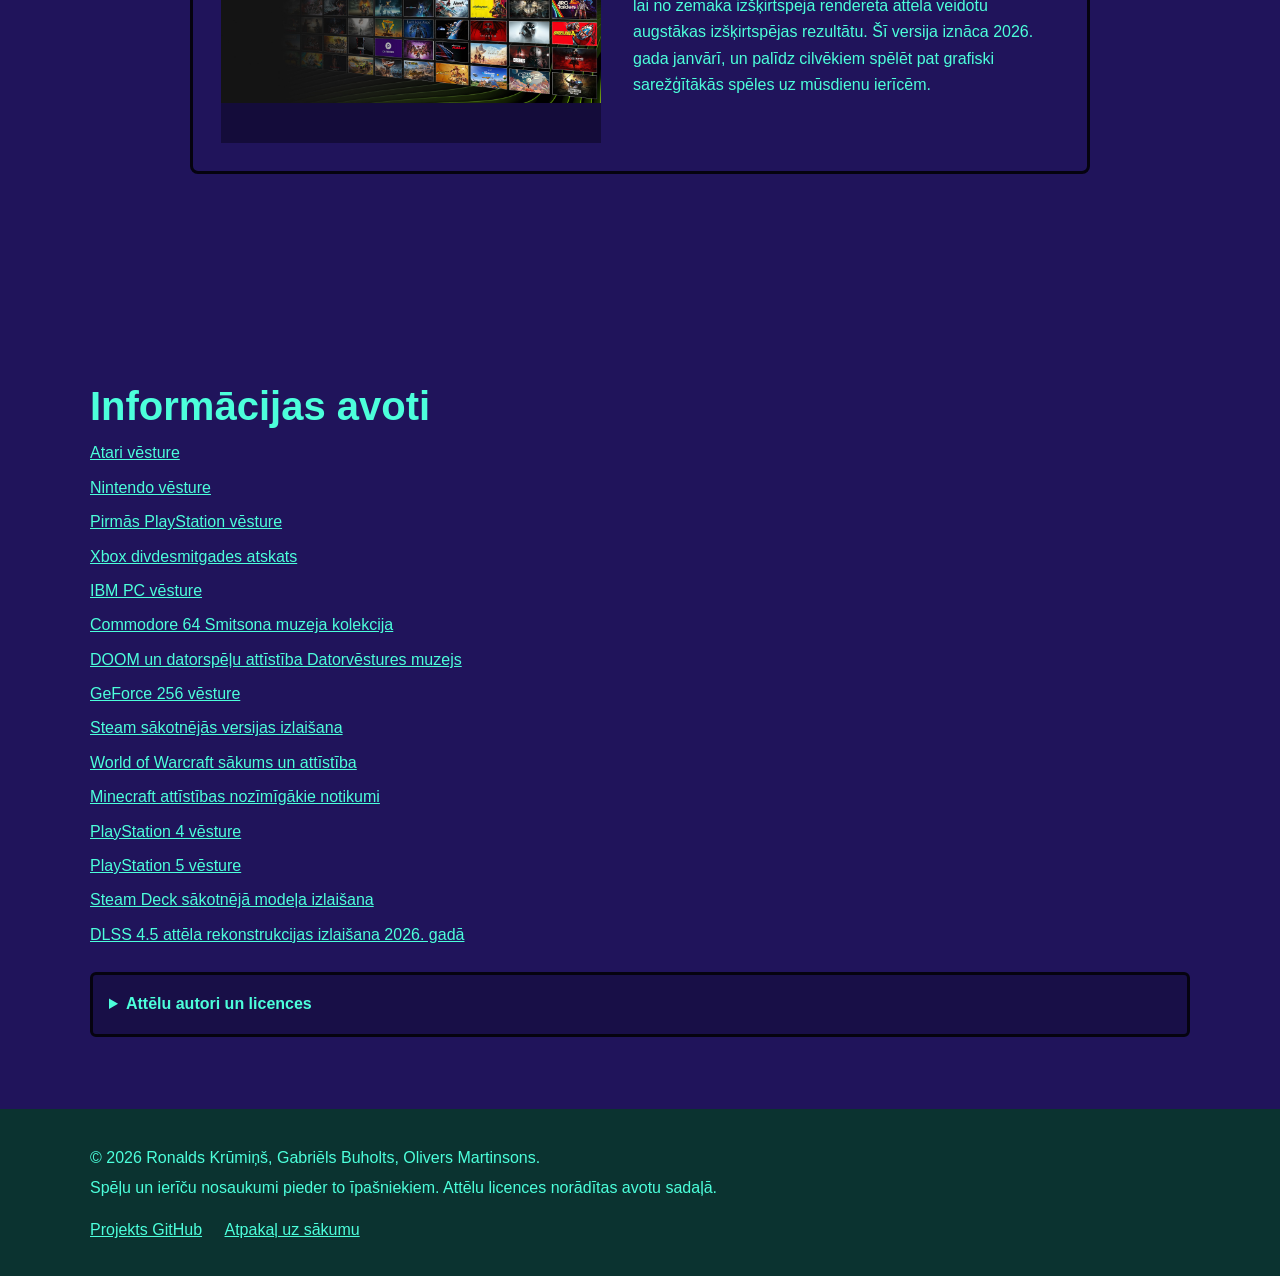
==== commit baf739bd: "ieliku atpakaļ alt tekstu, laikam vajadzīgs. also, pieliku klāt automātiskās maiņas fīču." ====
--- a/index.html
+++ b/index.html
@@ -55,9 +55,11 @@
                         Vēlāk spēles varēja paņemt līdzi kabatā un spēlēt kopā ar draugiem internetā.
                         Iepazīsti pieturas šajā attīstības ceļā!
                     </p>
+                    <a class="button" href="#karuselis">Sākt laika ceļojumu</a>
                 </div>
                 <figure class="hero-image">
                     <img src="images/videospelu-attistiba-hero.jpg"
+                         alt="Dažādu gadu spēļu konsoles un datori Berlīnes datorspēļu muzeja laika līnijā"
                          width="5828" height="3199" fetchpriority="high">
                 </figure>
             </div>
@@ -121,9 +123,17 @@
                 </div>
 
                 <figcaption class="carousel-caption">
+                    <div class="carousel-progress">
+                        <progress id="carousel-progress" max="5000" value="0"
+                                  aria-label="Laiks līdz nākamajam attēlam" hidden></progress>
+                    </div>
                     <p id="carousel-counter" aria-live="polite"></p>
                     <h3 id="carousel-title"></h3>
                     <p id="carousel-description"></p>
+                    <button type="button" id="carousel-autoplay" class="button"
+                            aria-pressed="false" aria-controls="carousel-image">
+                        Ieslēgt automātisko maiņu
+                    </button>
                 </figcaption>
             </figure>
         </section>
--- a/css/style.css
+++ b/css/style.css
@@ -198,18 +198,22 @@
 }
 
 .carousel-arrow {
+    --icon-size: 40px;
+
     position: absolute;
     top: 0;
     bottom: 0;
 
+    display: grid;
+    place-items: center;
+
     width: var(--carousel-arrow-width);
     padding: 0;
 
     border: none;
-    background: transparent;
-    color: var(--teksts);
-
-    opacity: 0.4;
+    background: rgba(128, 128, 128, 0.25);
+    color: var(--teksts);
+
     cursor: pointer;
 }
 
@@ -223,21 +227,27 @@
 
 .carousel-arrow svg {
     display: block;
-    width: 100%;
-    height: 100%;
+    width: var(--icon-size);
+    height: var(--icon-size);
+    opacity: 0.65;
 }
 
 .carousel-arrow polyline {
     fill: none;
     stroke: currentColor;
-    stroke-width: 4;
+    stroke-width: 2;
     stroke-linecap: round;
     stroke-linejoin: round;
 }
 
 .carousel-arrow:hover,
 .carousel-arrow:focus-visible {
-    opacity: 0.85;
+    background: rgba(128, 128, 128, 0.4);
+}
+
+.carousel-arrow:hover svg,
+.carousel-arrow:focus-visible svg {
+    opacity: 1;
 }
 
 .carousel-arrow:focus-visible {
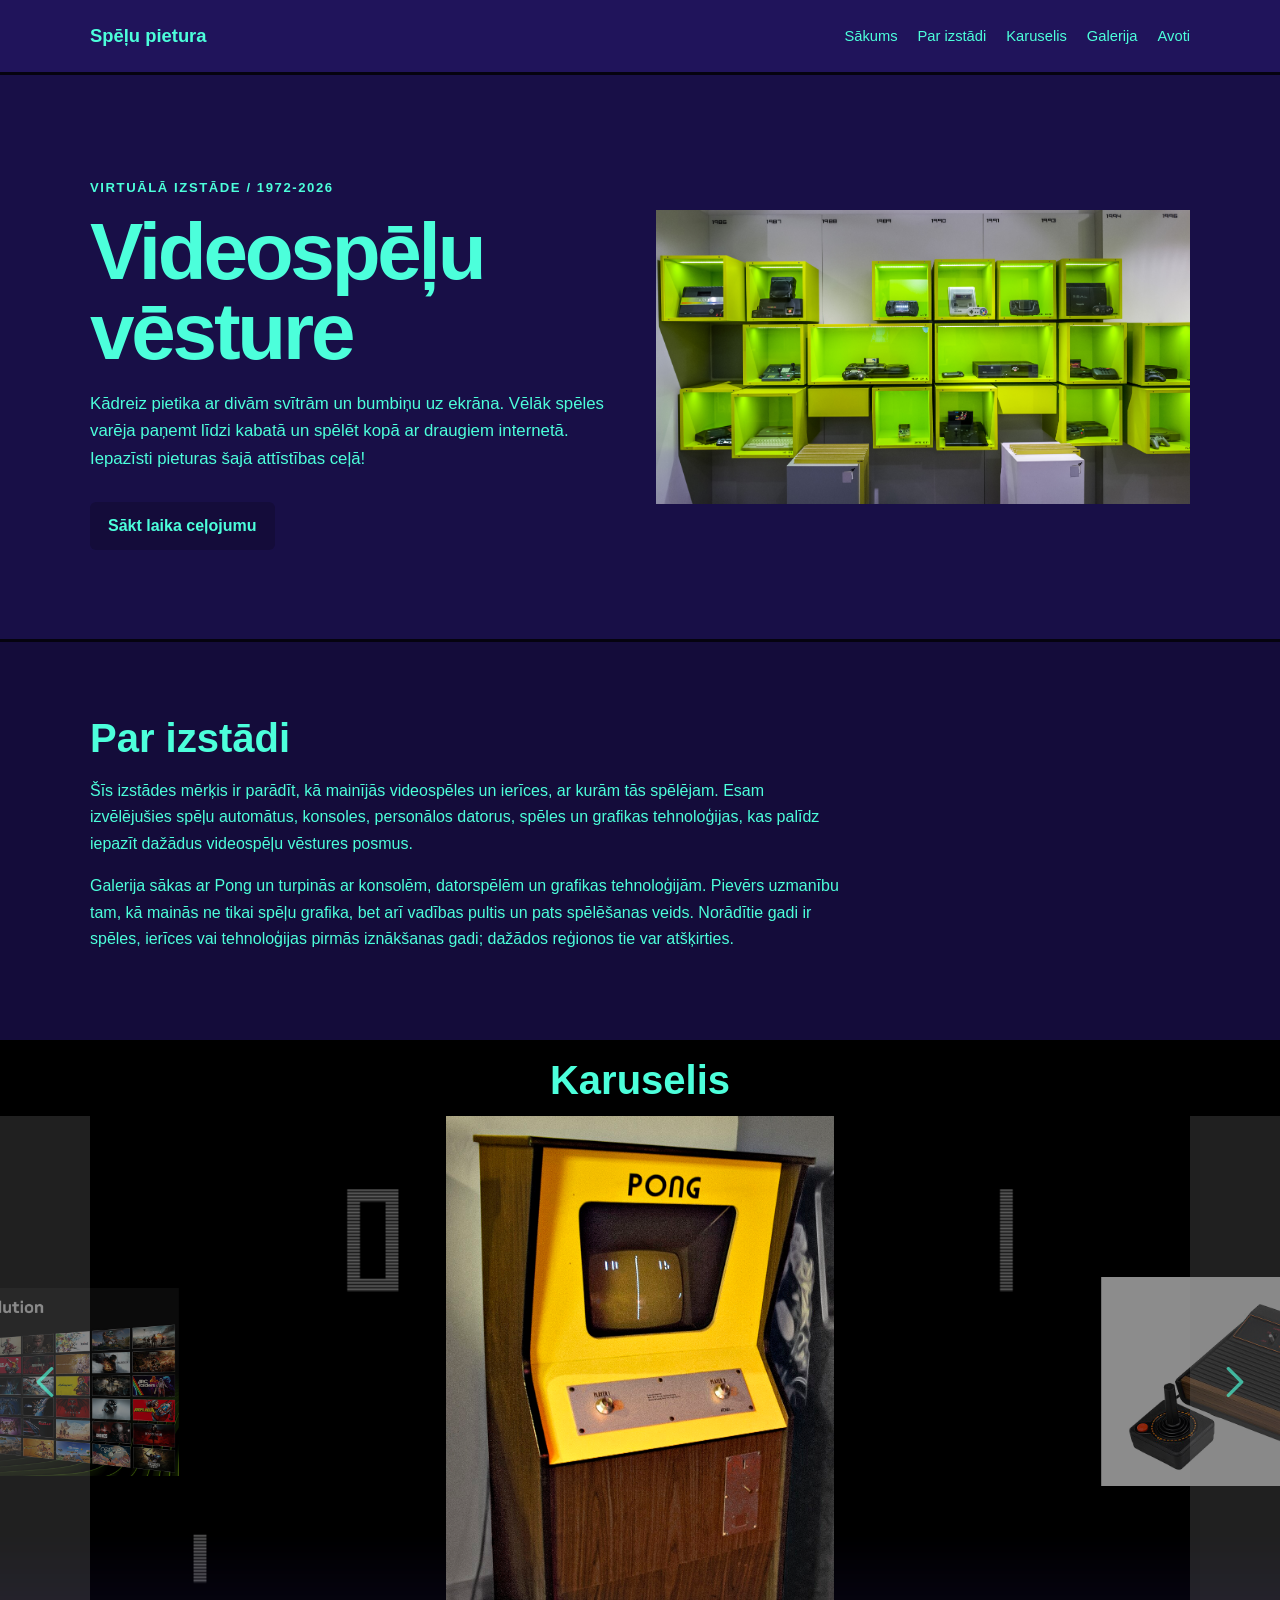
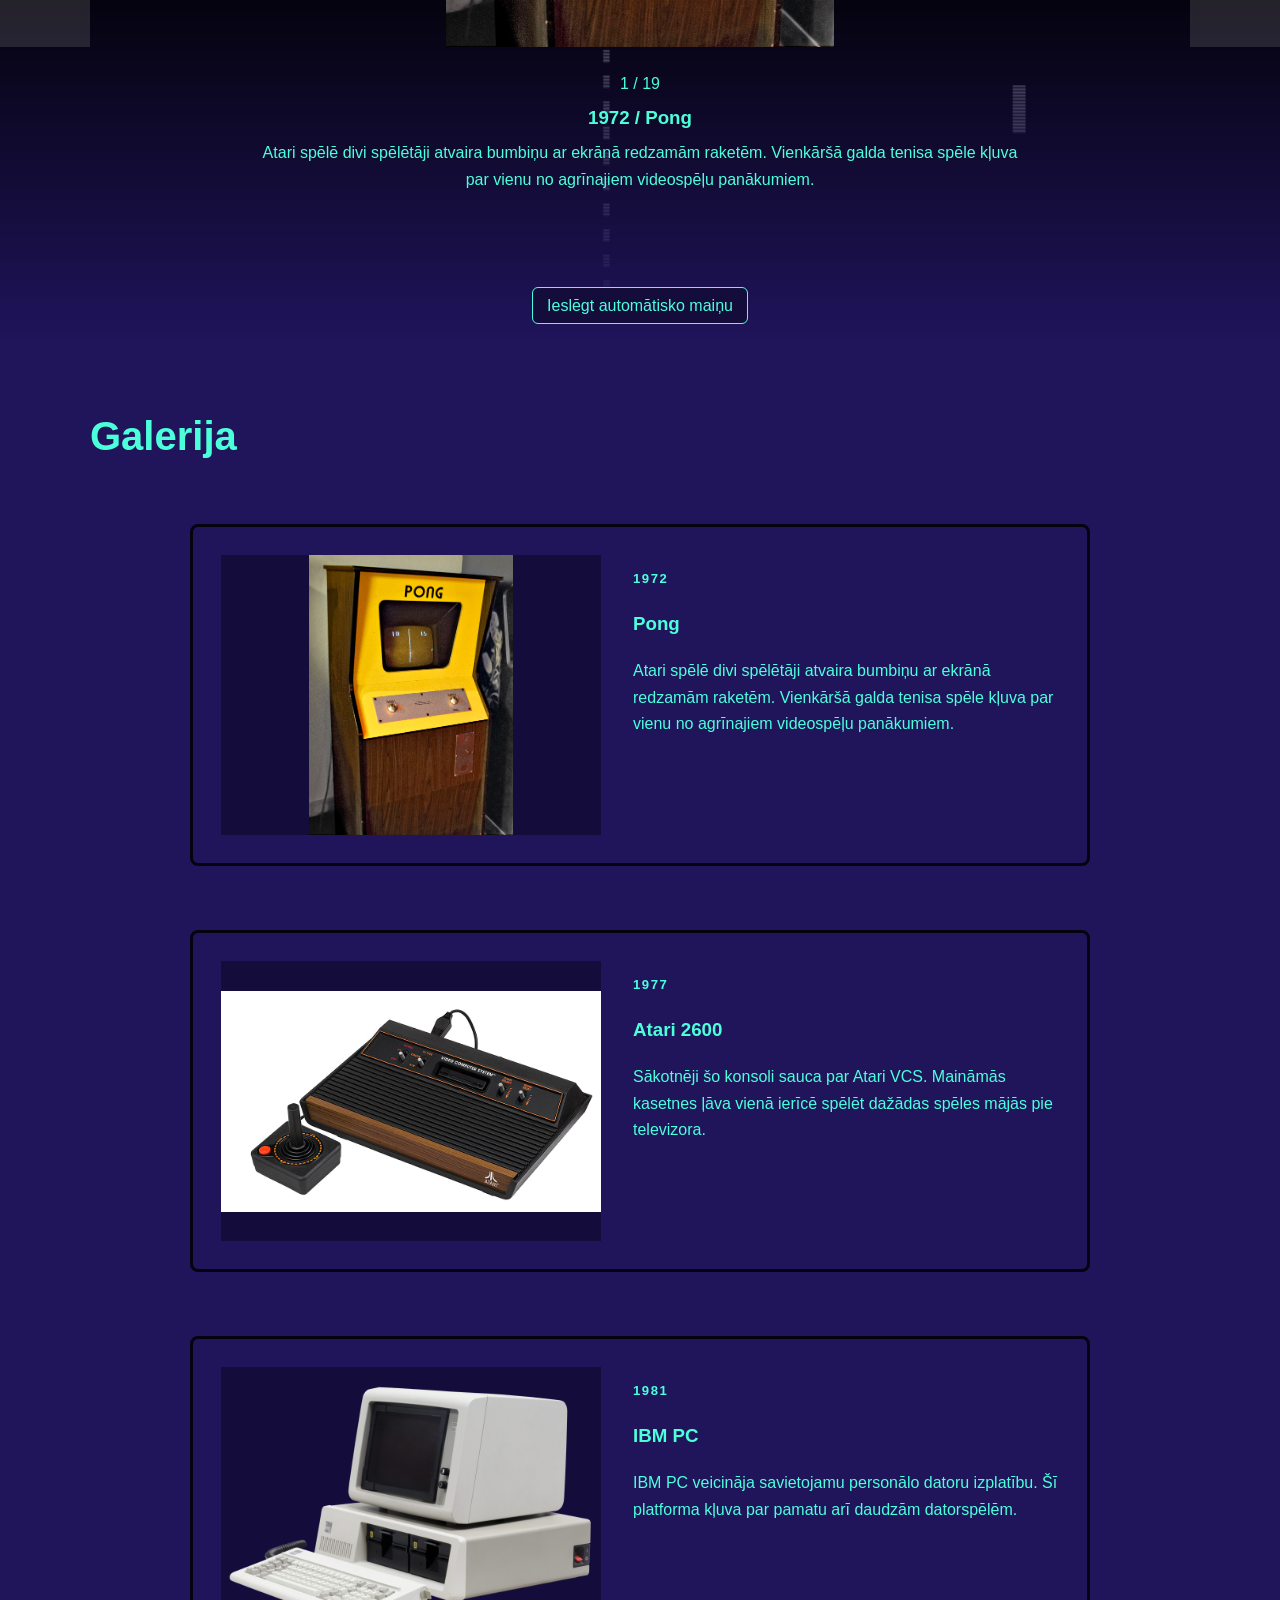
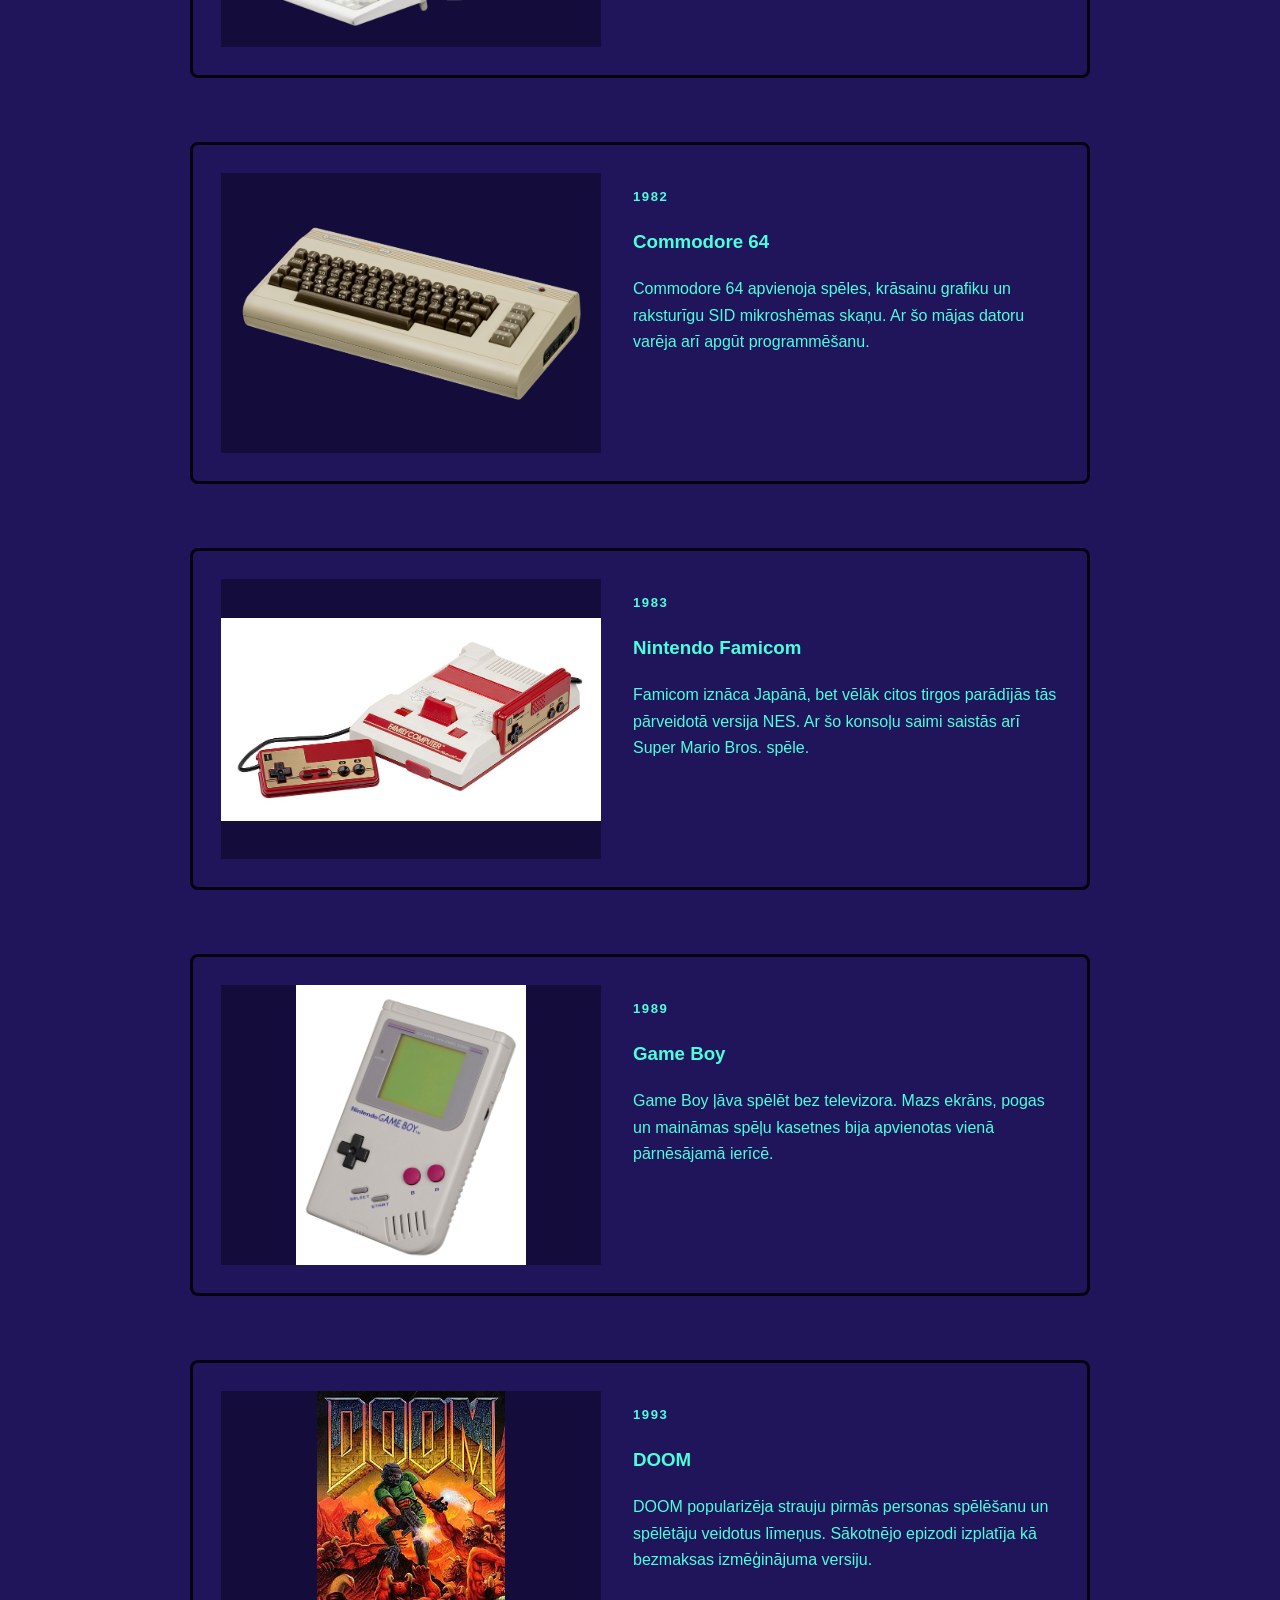
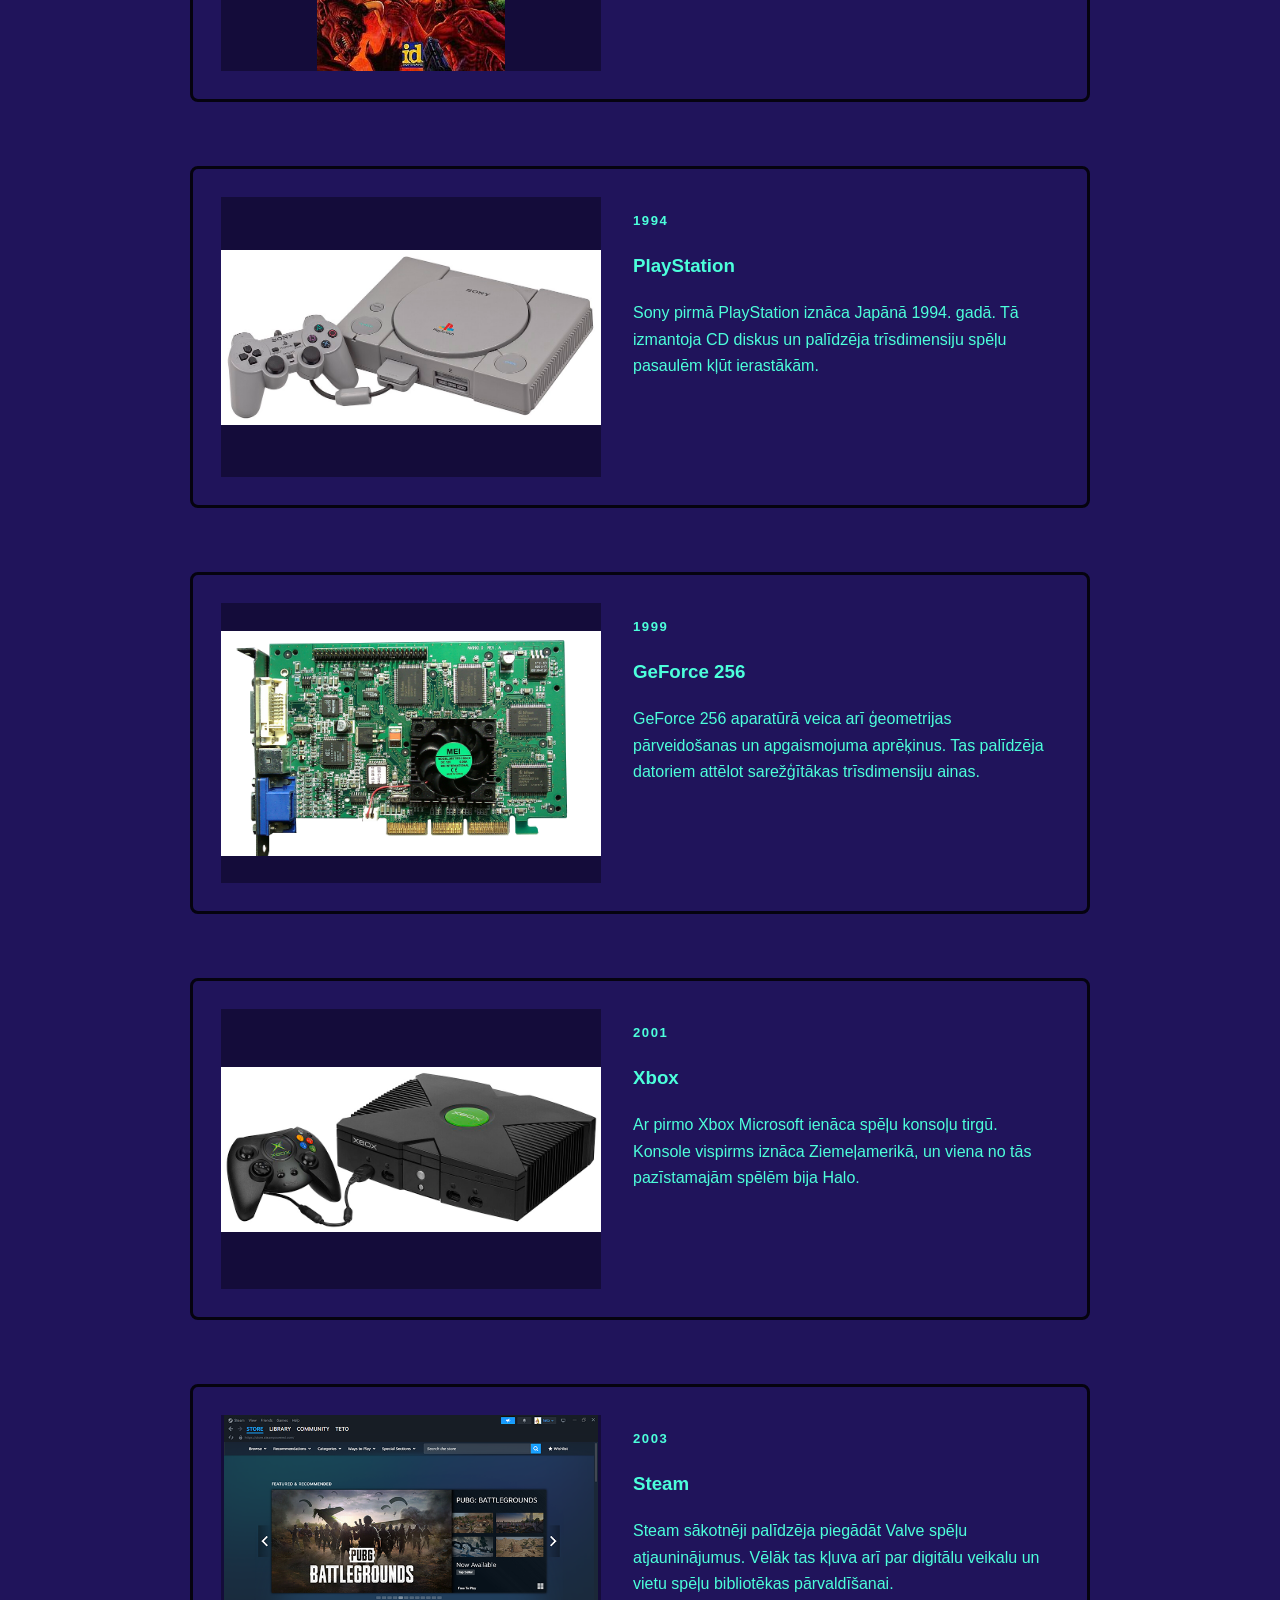
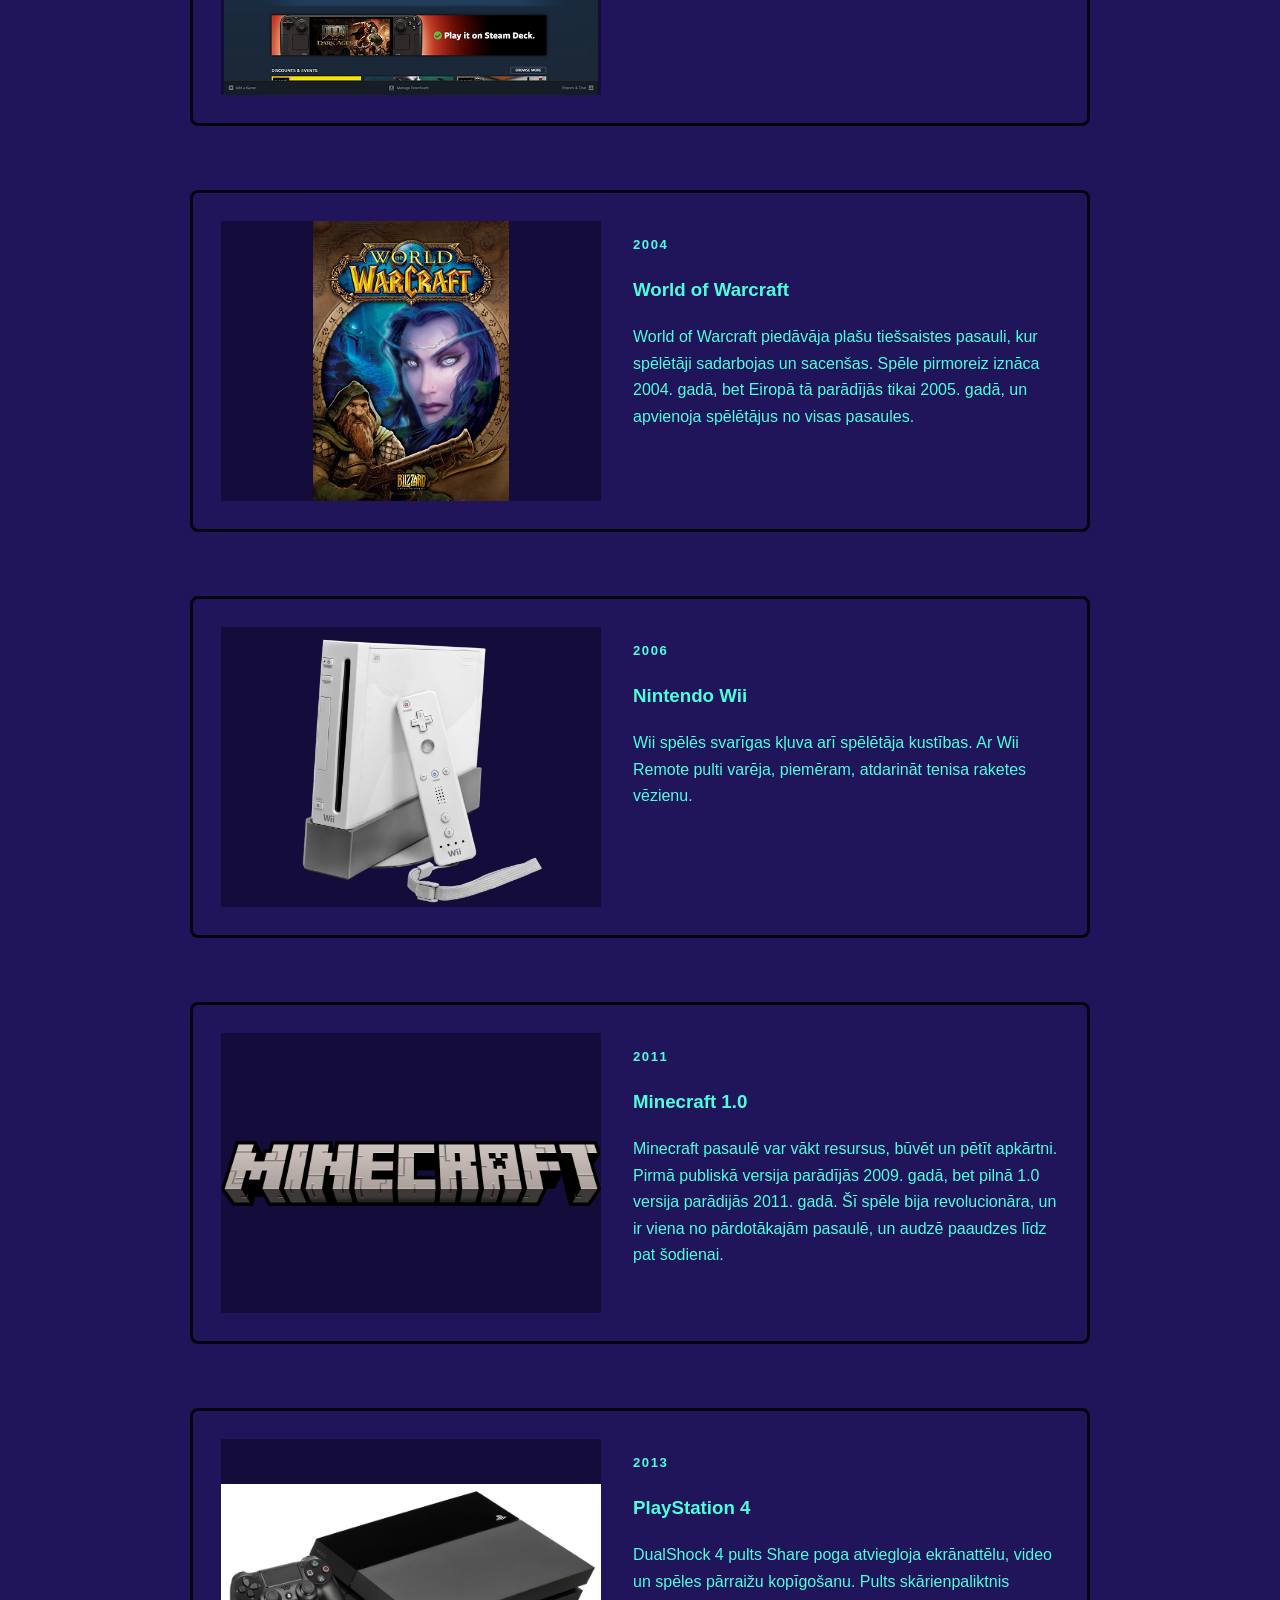
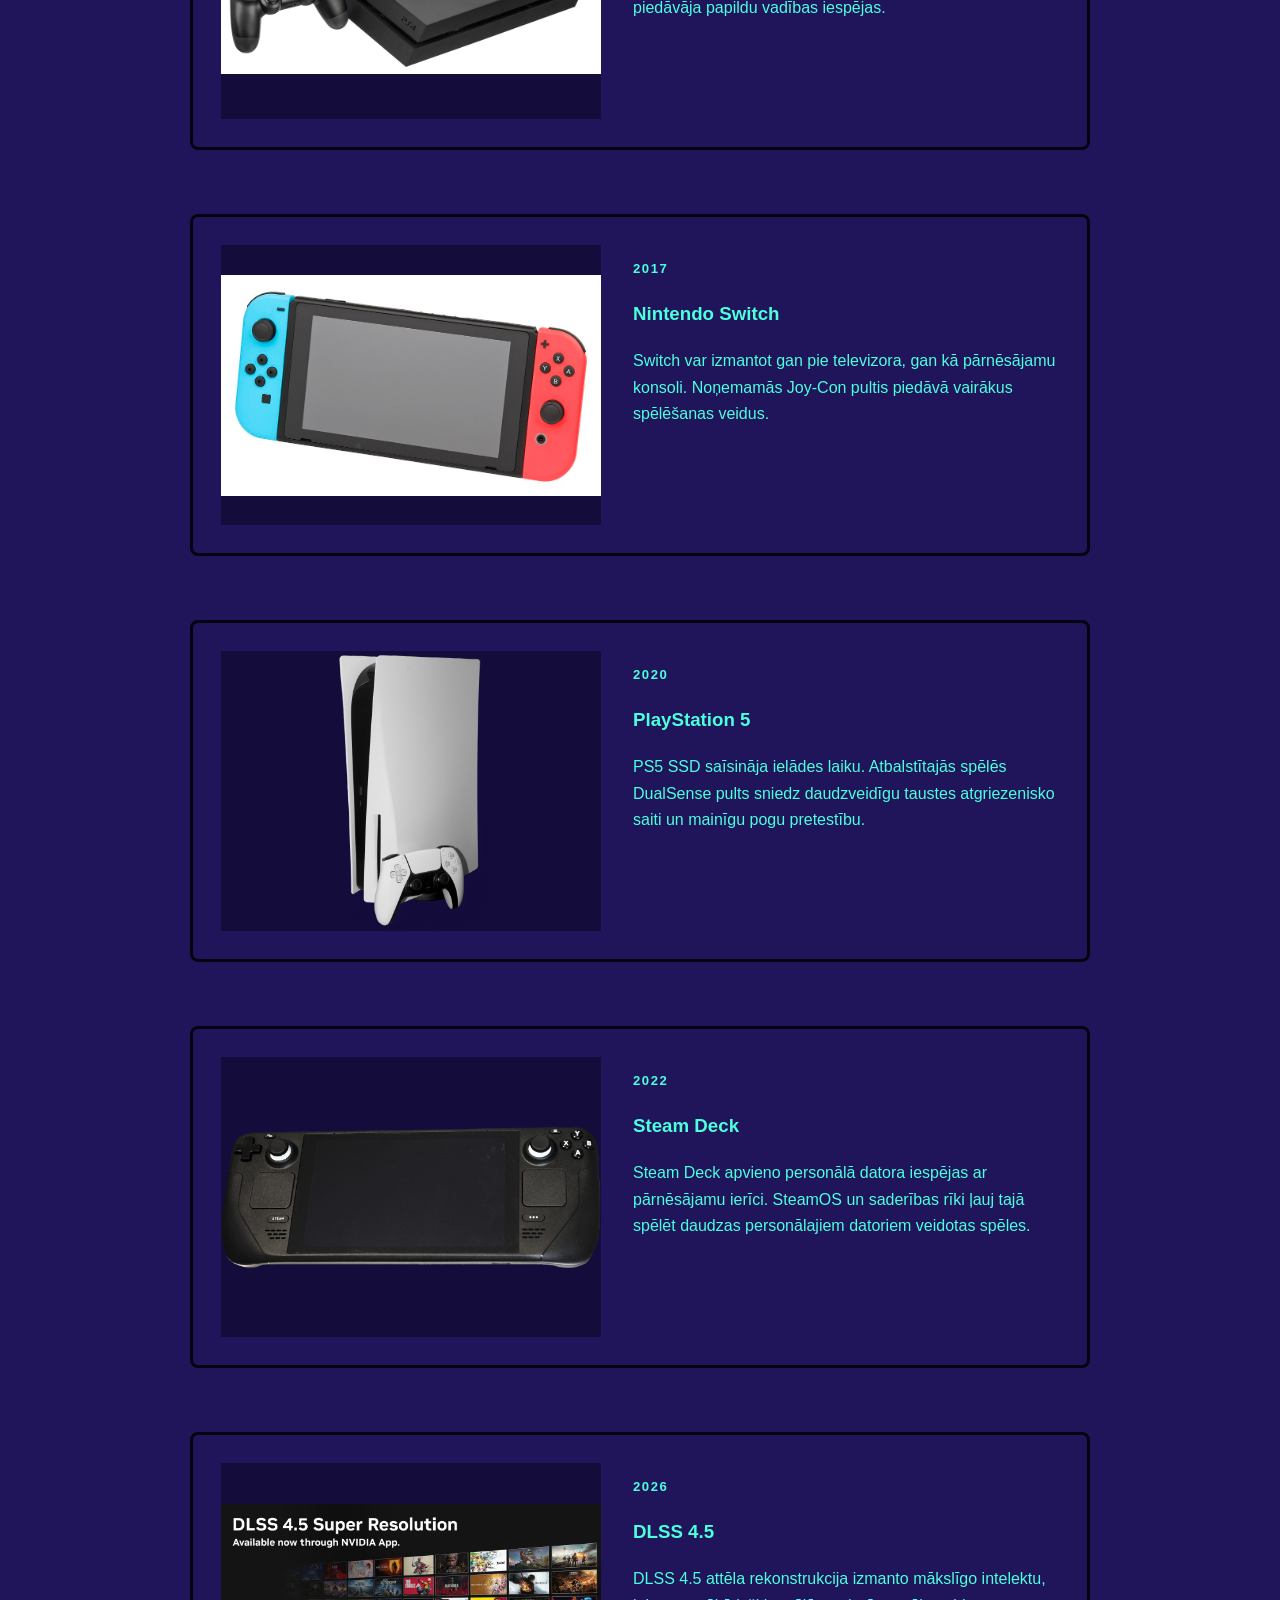
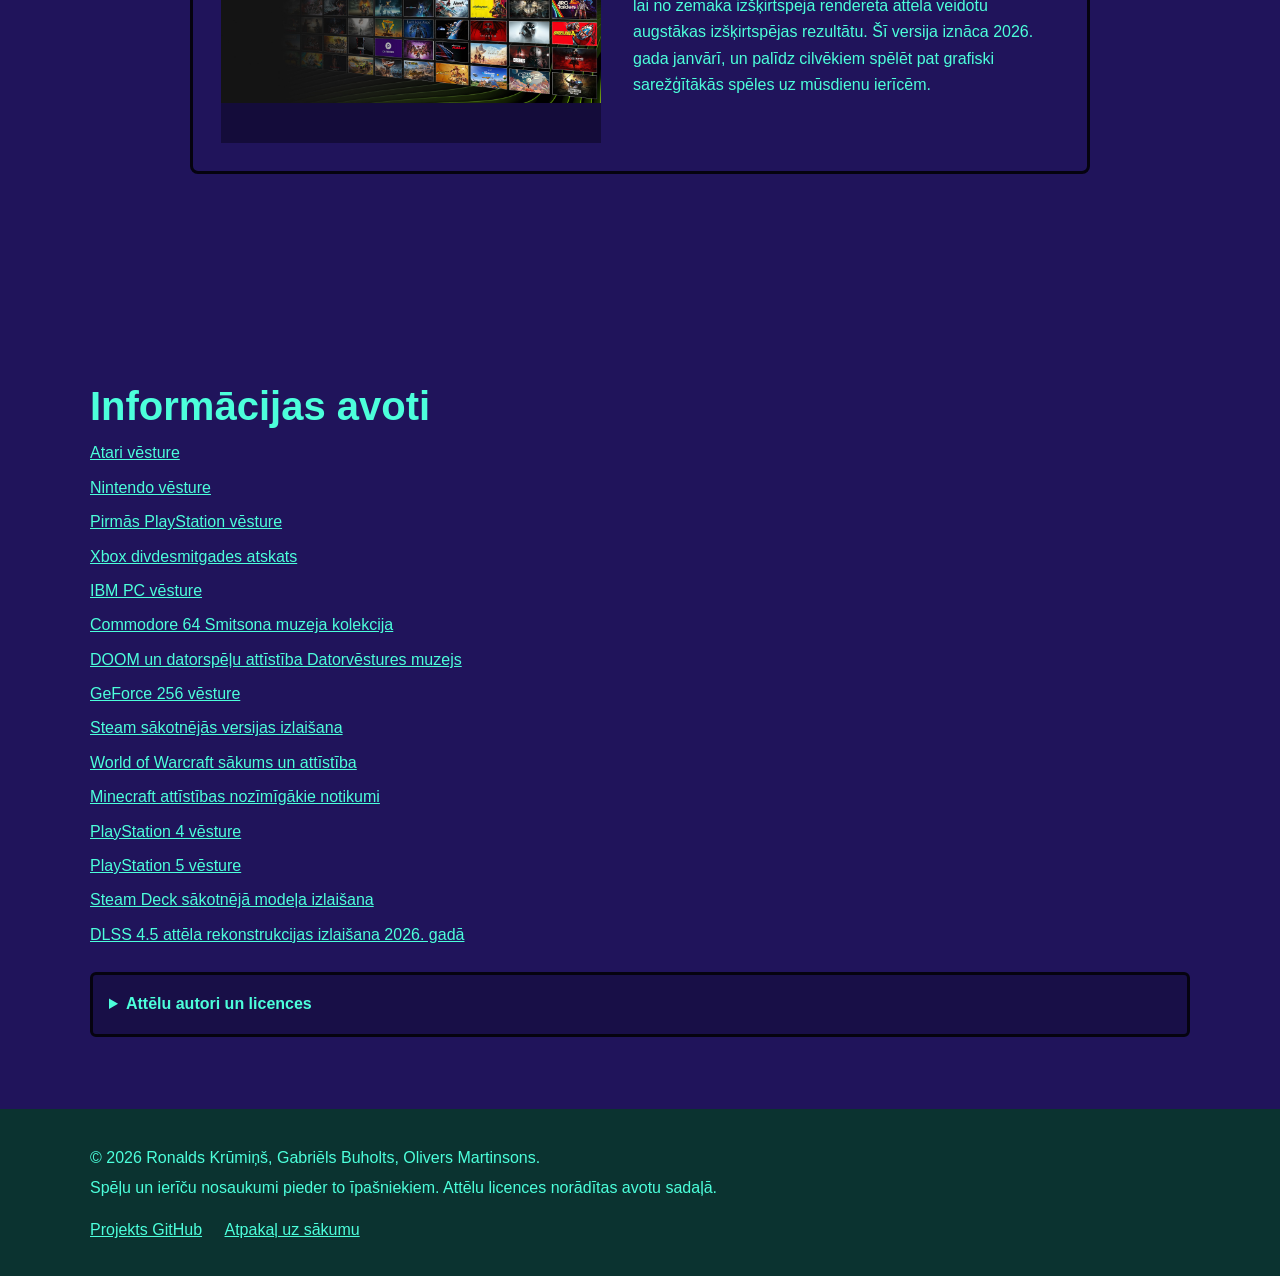
==== commit 7997faaa: "karuselis ir implementēts, atlicis tikai animācijas" ====
--- a/index.html
+++ b/index.html
@@ -83,10 +83,27 @@
         </section>
 
         <section class="carousel-section" id="karuselis">
+            <div class="carousel-backdrop" aria-hidden="true">
+                <img id="carousel-background" alt="">
+            </div>
+
             <h2>Karuselis</h2>
 
             <figure class="carousel-figure">
                 <div class="carousel-layout">
+                    <img
+                        id="carousel-preview-previous"
+                        class="carousel-preview carousel-preview-previous"
+                        alt=""
+                        aria-hidden="true"
+                    >
+
+                    <img
+                        id="carousel-preview-next"
+                        class="carousel-preview carousel-preview-next"
+                        alt=""
+                        aria-hidden="true"
+                    >
                     <img id="carousel-image" alt="">
 
                     <button
--- a/css/style.css
+++ b/css/style.css
@@ -165,10 +165,15 @@
 
     text-align: center;
     background: var(--aizmugures_fons);
+    position: relative;
+    isolation: isolate;
+    overflow: hidden;
 }
 
 .carousel-section > h2 {
     margin: 0;
+    position: relative;
+    z-index: 1;
 }
 
 .carousel-figure {
@@ -176,13 +181,17 @@
     min-height: 0;
 
     display: grid;
-    grid-template-rows: minmax(0, 2fr) minmax(0, 1fr);
+    grid-template-rows: minmax(0, 2fr) minmax(160px, 1fr);
     gap: 12px;
+    position: relative;
+    isolation: isolate;
+    z-index: 1;
 }
 
 .carousel-layout {
     position: relative;
     min-height: 0;
+    z-index: 1;
 }
 
 #carousel-image {
@@ -195,6 +204,7 @@
 
     display: block;
     object-fit: contain;
+    z-index: 2;
 }
 
 .carousel-arrow {
@@ -215,6 +225,7 @@
     color: var(--teksts);
 
     cursor: pointer;
+    z-index: 3;
 }
 
 #carousel-previous {
@@ -223,6 +234,30 @@
 
 #carousel-next {
     right: 0;
+}
+
+.carousel-preview {
+    position: absolute;
+    top: 15%;
+
+    width: 28%;
+    height: 70%;
+
+    object-fit: contain;
+    filter: brightness(0.55);
+
+    z-index: 1;
+    pointer-events: none;
+}
+
+.carousel-preview-previous {
+    left: 0;
+    transform: translateX(-50%);
+}
+
+.carousel-preview-next {
+    right: 0;
+    transform: translateX(50%);
 }
 
 .carousel-arrow svg {
@@ -256,9 +291,13 @@
 }
 
 .carousel-caption {
+    display: grid;
+    grid-template-rows: 6px auto auto minmax(0, 1fr) auto;
+    gap: 6px;
     min-height: 0;
-    overflow-y: auto;
-    padding: 0 20px 8px;
+    overflow: hidden;
+    position: relative;
+    z-index: 1;
 }
 
 .carousel-caption > * {
@@ -266,20 +305,85 @@
     margin-inline: auto;
 }
 
+.carousel-progress {
+    width: 100%;
+    height: 6px;
+}
+
+#carousel-progress {
+    width: 100%;
+    height: 6px;
+    margin: 0;
+    accent-color: var(--teksts);
+}
+
+#carousel-progress:not([hidden]) {
+    display: block;
+}
+
+#carousel-counter,
+#carousel-title,
+#carousel-description {
+    margin-block: 0;
+    min-height: 0;
+    overflow-y: auto;
+    scrollbar-width: thin;
+    scrollbar-color: var(--teksts) var(--aizmugures_fons3);
+}
+
+#carousel-description::-webkit-scrollbar {
+    width: 8px;
+}
+ 
+#carousel-description::-webkit-scrollbar-track {
+    background: var(--aizmugures_fons3);
+    border-radius: 8px;
+}
+ 
+#carousel-description::-webkit-scrollbar-thumb {
+    background: var(--teksts);
+    border: 2px solid var(--aizmugures_fons3);
+    border-radius: 8px;
+}
+
+.carousel-backdrop {
+    position: absolute;
+    inset: 0;
+    z-index: 0;
+
+    overflow: hidden;
+    pointer-events: none;
+}
+
+#carousel-background {
+    display: block;
+    width: 100%;
+    height: 100%;
+
+    object-fit: cover;
+    object-position: center;
+
+    filter: brightness(0.35);
+
+    mask-image: linear-gradient(
+        to bottom,
+        black 55%,
+        transparent 100%
+    );
+}
+
 #carousel-counter {
-    margin-top: 0;
-    margin-bottom: 8px;
     font-variant-numeric: tabular-nums;
 }
 
-#carousel-title {
-    margin-top: 0;
-    margin-bottom: 8px;
-}
-
-#carousel-description {
-    margin-top: 0;
-    margin-bottom: 0;
+#carousel-autoplay {
+    justify-self: center;
+    margin: 0;
+    padding: 8px 14px;
+    border: 1px solid var(--teksts);
+    font: inherit;
+    line-height: 1.2;
+    cursor: pointer;
 }
 
 .gallery-grid {
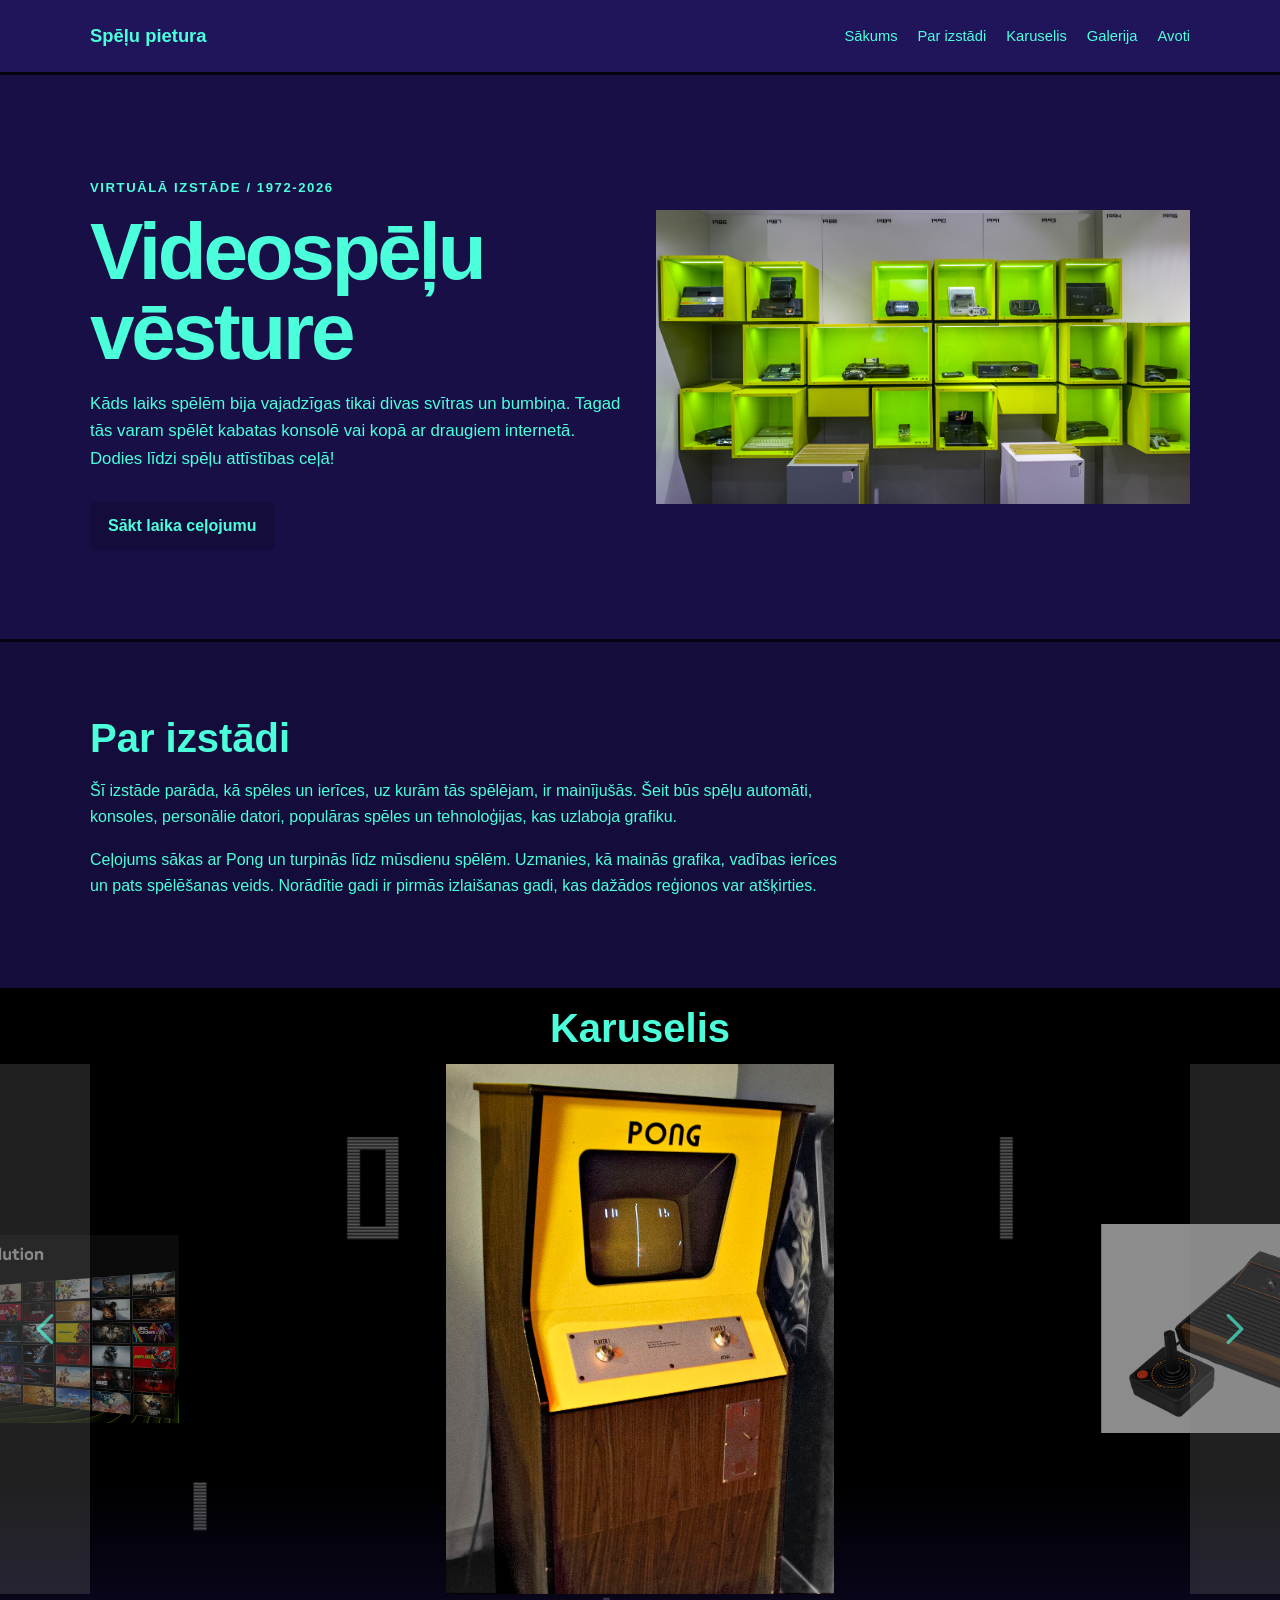
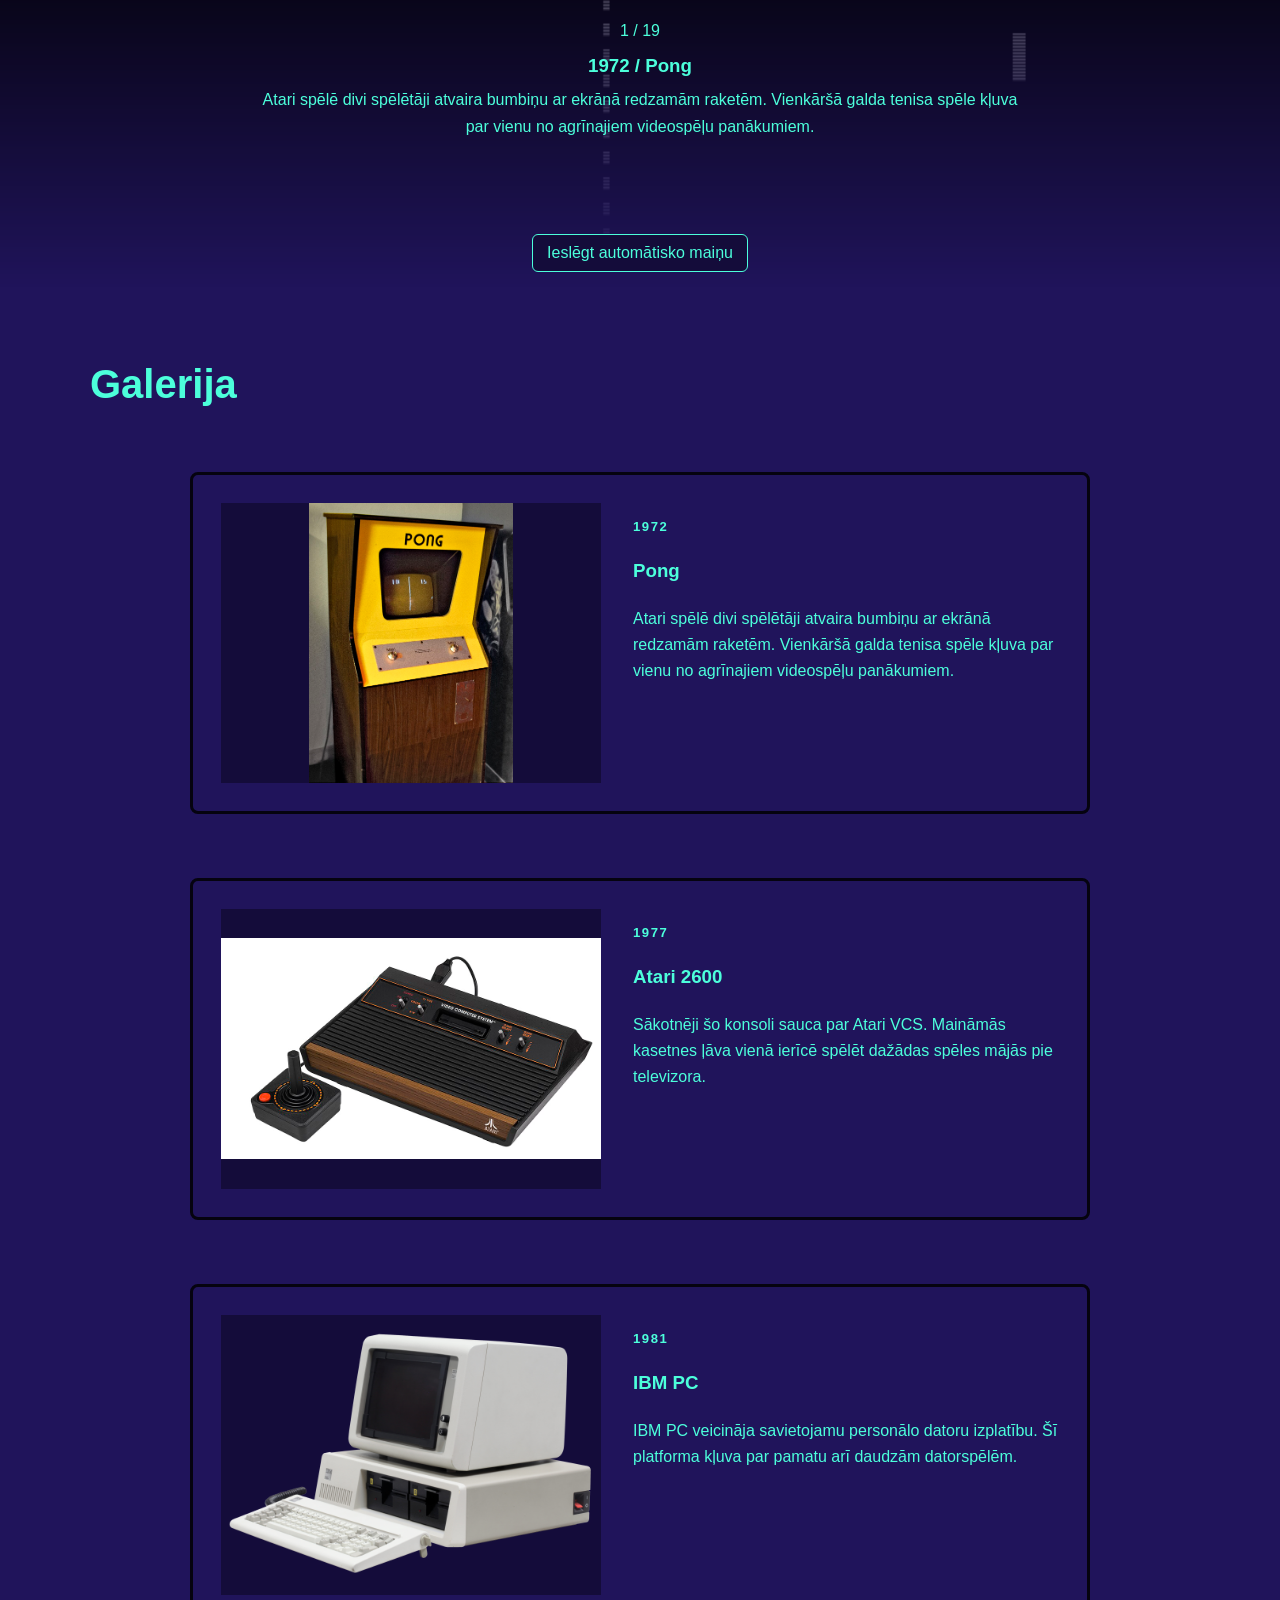
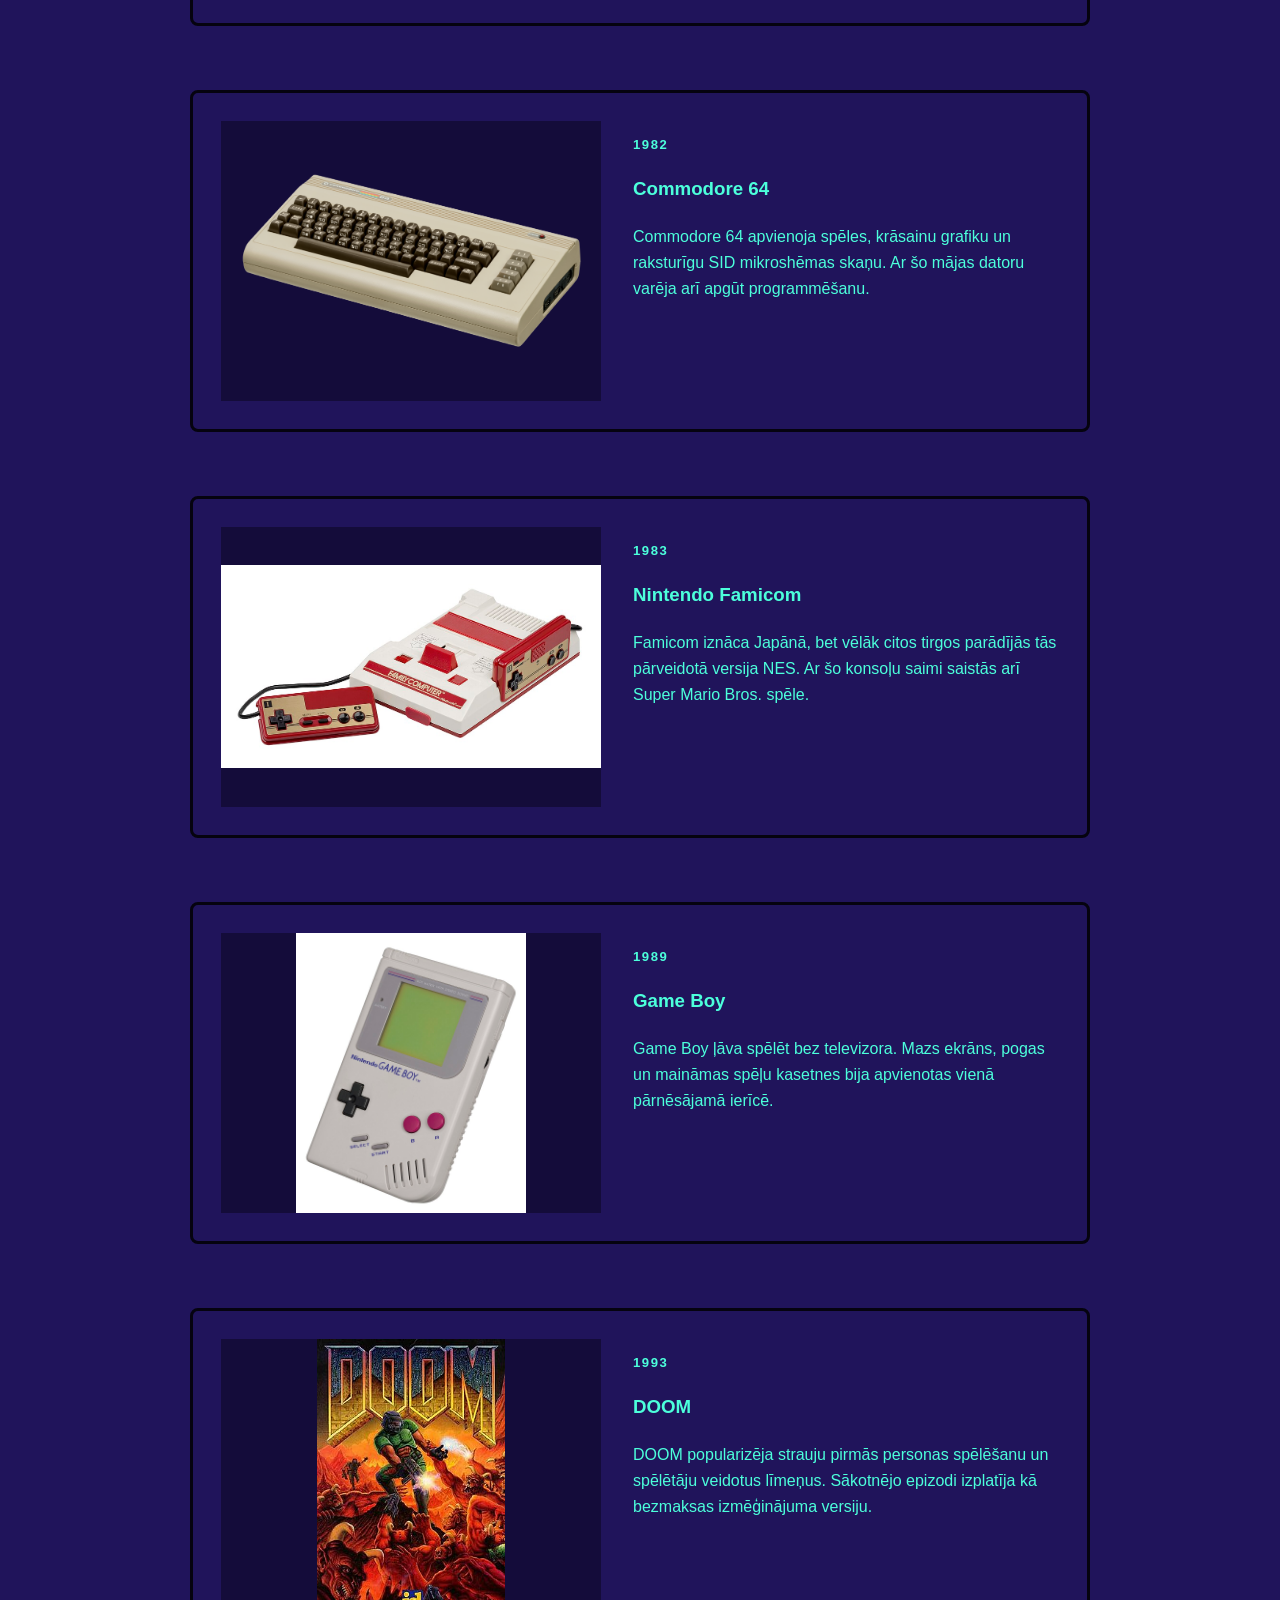
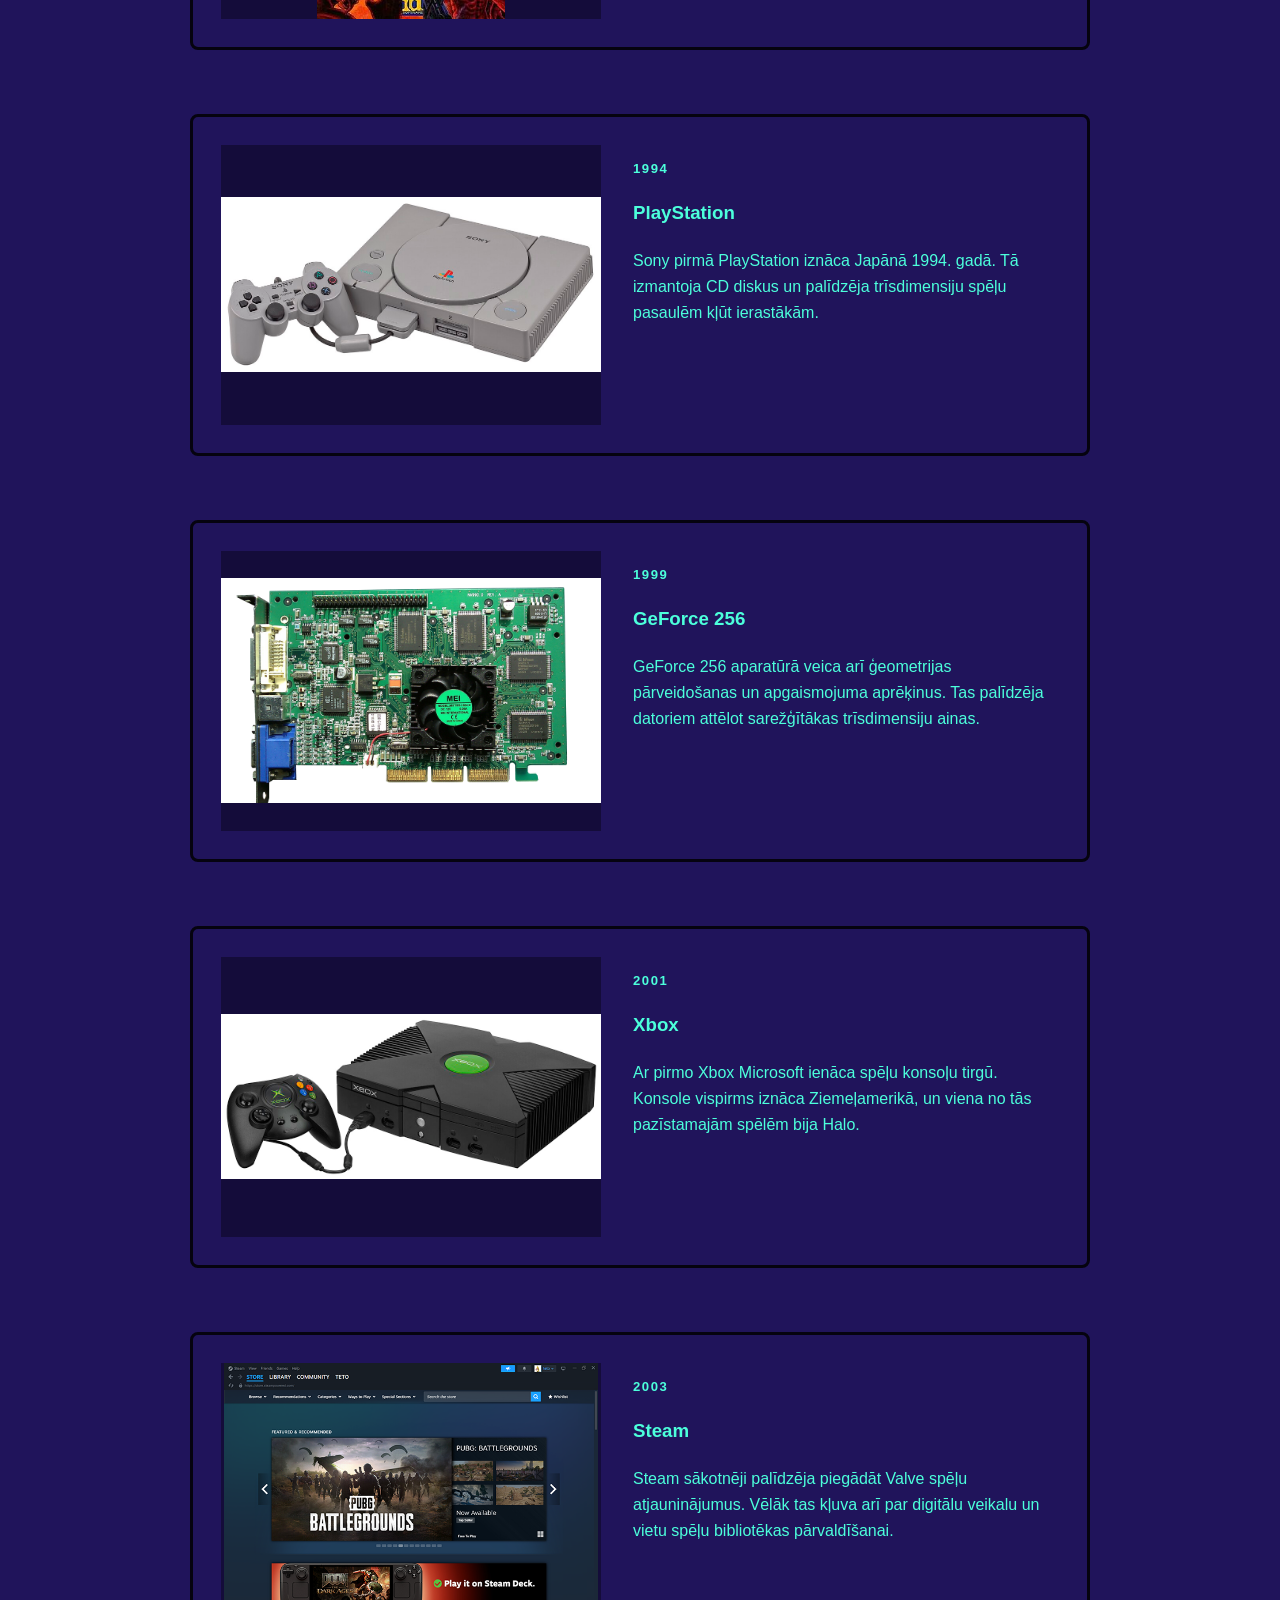
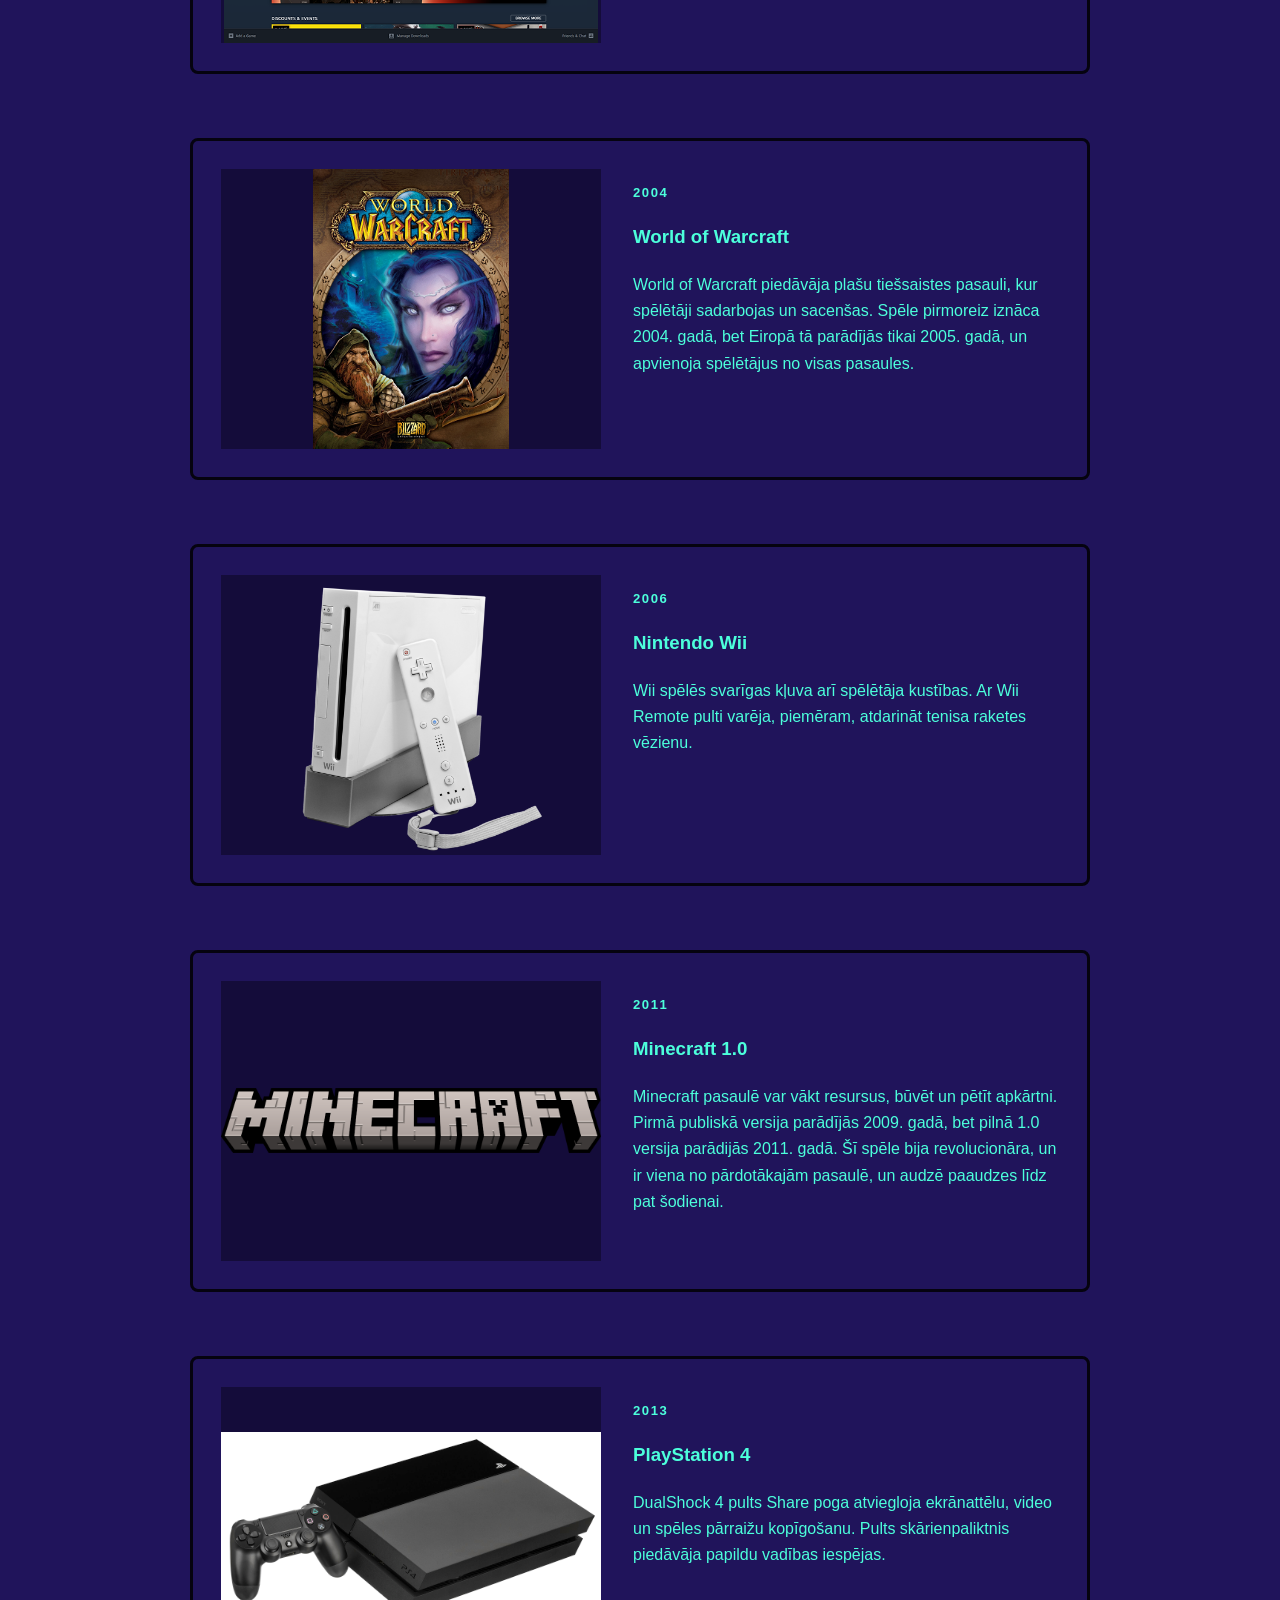
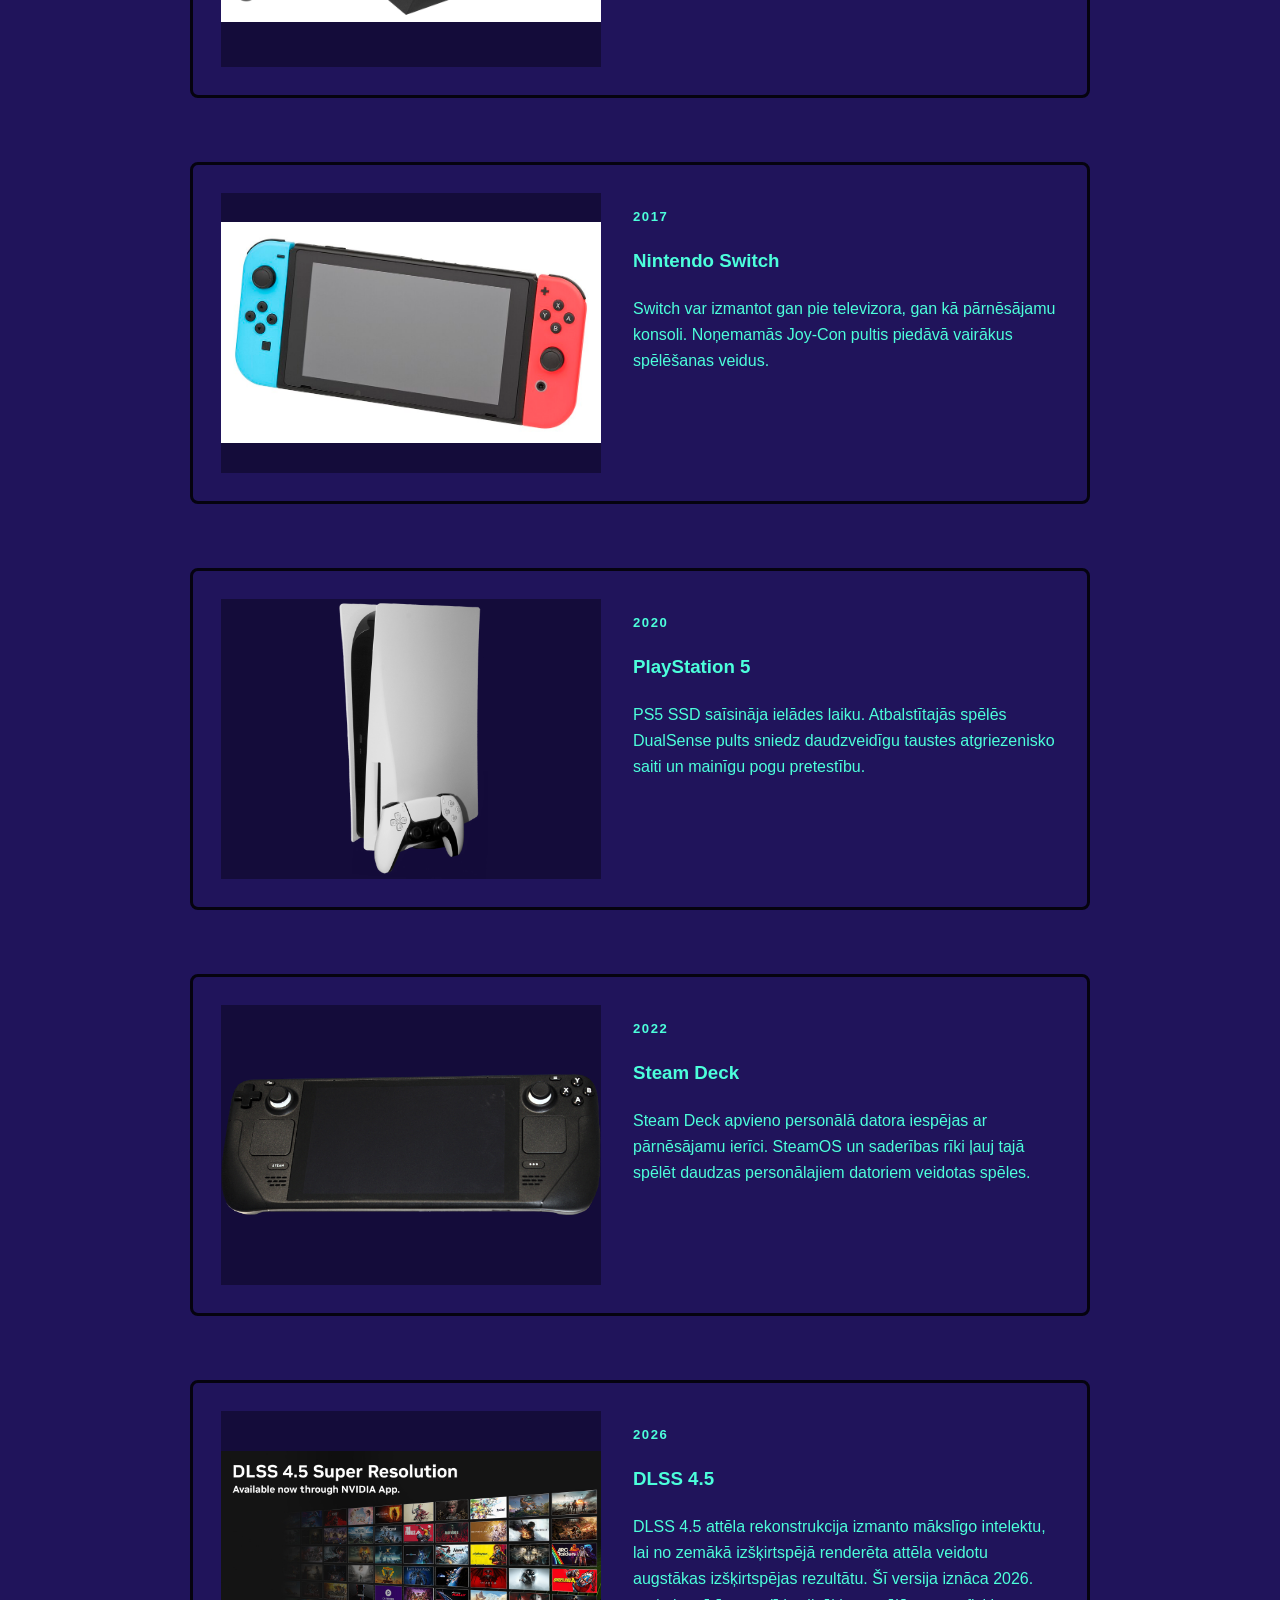
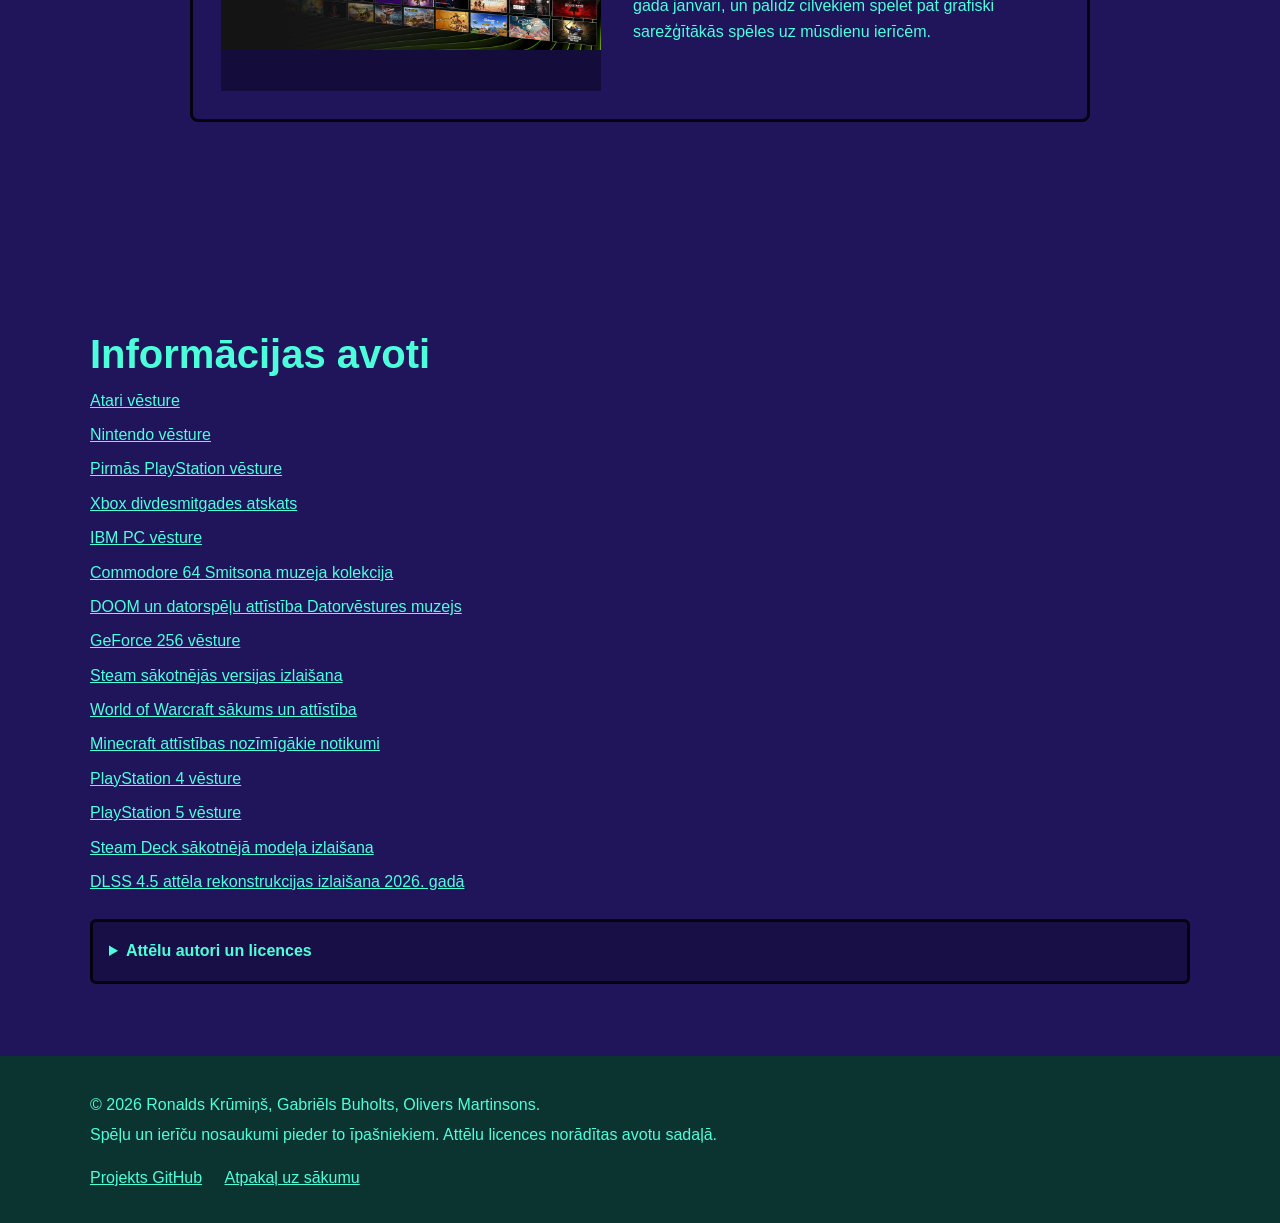
==== commit 9fab1bd0: "Pievienoju komentus pie html faila" ====
--- a/index.html
+++ b/index.html
@@ -5,7 +5,11 @@
     <meta name="viewport" content="width=device-width, initial-scale=1.0">
     <meta name="description" content="Virtuāla izstāde par videospēļu vēsturi: no Pong spēļu automāta līdz mūsdienu datorspēļu grafikai.">
     <title>Videospēļu vēsture | Spēļu pietura</title>
+
+    <!-- Stils un JavaScript faili tiek ielādēti no citām mapēm. -->
     <link rel="stylesheet" href="css/style.css">
+
+    <!-- Katrs fails pievieno vienu izstādes pieminekli. -->
     <script src="sadalas/pong.js" defer></script>
     <script src="sadalas/atari-2600.js" defer></script>
     <script src="sadalas/ibm-pc.js" defer></script>
@@ -25,10 +29,12 @@
     <script src="sadalas/playstation-5.js" defer></script>
     <script src="sadalas/steam-deck.js" defer></script>
     <script src="sadalas/dlss-4-5.js" defer></script>
+    <!-- Šie faili parāda galeriju un darbina karuseli. -->
     <script src="js/gallery.js" defer></script>
     <script src="js/carousel.js" defer></script>
 </head>
 <body>
+    <!-- Galvenes josla: logo un navigācijas saites. -->
     <header class="header" id="sakums">
         <div class="container">
             <a class="logo" href="#sakums">Spēļu pietura</a>
@@ -45,15 +51,16 @@
     </header>
 
     <main>
+        <!-- Galvenā ievada sadaļa ar lielo virsrakstu. -->
         <section class="hero">
             <div class="container">
                 <div class="hero-content">
                     <p class="subtitle">Virtuālā izstāde / 1972-2026</p>
                     <h1>Videospēļu vēsture</h1>
                     <p>
-                        Kādreiz pietika ar divām svītrām un bumbiņu uz ekrāna.
-                        Vēlāk spēles varēja paņemt līdzi kabatā un spēlēt kopā ar draugiem internetā.
-                        Iepazīsti pieturas šajā attīstības ceļā!
+                        Kāds laiks spēlēm bija vajadzīgas tikai divas svītras un bumbiņa.
+                        Tagad tās varam spēlēt kabatas konsolē vai kopā ar draugiem internetā.
+                        Dodies līdzi spēļu attīstības ceļā!
                     </p>
                     <a class="button" href="#karuselis">Sākt laika ceļojumu</a>
                 </div>
@@ -65,26 +72,28 @@
             </div>
         </section>
 
+        <!-- Īss paskaidrojums par izstādes ideju. -->
         <section class="about" id="par-izstadi">
             <div class="container">
                 <h2>Par izstādi</h2>
                 <p>
-                    Šīs izstādes mērķis ir parādīt, kā mainījās videospēles un ierīces,
-                    ar kurām tās spēlējam. Esam izvēlējušies spēļu automātus,
-                    konsoles, personālos datorus, spēles un grafikas tehnoloģijas, kas palīdz iepazīt dažādus videospēļu vēstures posmus.
+                    Šī izstāde parāda, kā spēles un ierīces, uz kurām tās spēlējam, ir mainījušās.
+                    Šeit būs spēļu automāti, konsoles, personālie datori, populāras spēles
+                    un tehnoloģijas, kas uzlaboja grafiku.
                 </p>
                 <p>
-                    Galerija sākas ar Pong un turpinās ar konsolēm, datorspēlēm un grafikas tehnoloģijām.
-                    Pievērs uzmanību tam, kā mainās ne tikai spēļu grafika, bet arī vadības
-                    pultis un pats spēlēšanas veids. Norādītie gadi ir spēles, ierīces vai tehnoloģijas
-                    pirmās iznākšanas gadi; dažādos reģionos tie var atšķirties.
+                    Ceļojums sākas ar Pong un turpinās līdz mūsdienu spēlēm.
+                    Uzmanies, kā mainās grafika, vadības ierīces un pats spēlēšanas veids.
+                    Norādītie gadi ir pirmās izlaišanas gadi, kas dažādos reģionos var atšķirties.
                 </p>
             </div>
         </section>
 
+        <!-- Karuselis: šeit lietotājs var pāriet starp izstādes notikumiem. -->
         <section class="carousel-section" id="karuselis">
             <div class="carousel-backdrop" aria-hidden="true">
                 <img id="carousel-background" alt="">
+                <img id="carousel-background-next" alt="">
             </div>
 
             <h2>Karuselis</h2>
@@ -144,9 +153,11 @@
                         <progress id="carousel-progress" max="5000" value="0"
                                   aria-label="Laiks līdz nākamajam attēlam" hidden></progress>
                     </div>
-                    <p id="carousel-counter" aria-live="polite"></p>
-                    <h3 id="carousel-title"></h3>
-                    <p id="carousel-description"></p>
+                    <div id="carousel-text" class="carousel-text">
+                        <p id="carousel-counter" aria-live="polite"></p>
+                        <h3 id="carousel-title"></h3>
+                        <p id="carousel-description"></p>
+                    </div>
                     <button type="button" id="carousel-autoplay" class="button"
                             aria-pressed="false" aria-controls="carousel-image">
                         Ieslēgt automātisko maiņu
@@ -155,6 +166,7 @@
             </figure>
         </section>
 
+        <!-- Galerija tiek aizpildīta automātiski ar JavaScript. -->
         <section class="gallery" id="galerija">
             <div class="container">
                 <h2>Galerija</h2>
@@ -162,6 +174,7 @@
             </div>
         </section>
 
+        <!-- Avoti un attēlu licence. -->
         <section class="sources" id="avoti">
             <div class="container">
                 <h2>Informācijas avoti</h2>
@@ -233,6 +246,7 @@
         </section>
     </main>
 
+    <!-- Lapas apakšdaļa ar autoriem un saitēm. -->
     <footer class="footer">
         <div class="container">
             <p>&copy; 2026 Ronalds Krūmiņš, Gabriēls Buholts, Olivers Martinsons.</p>
--- a/css/style.css
+++ b/css/style.css
@@ -1,6 +1,7 @@
 /* Krāsas izstādes lapai */
 :root {
     --teksts: #4CFFDB;
+    --iekrāsojums_teksts: #ffdd00;
     --aizmugures_fons: #20145B;
     --aizmugures_fons2: #180F47;
     --aizmugures_fons3: #140C3A;
@@ -81,7 +82,7 @@
 
 .navigation a:hover,
 .navigation a:focus {
-    color: var(--kājene_fons);
+    color: var(--iekrāsojums_teksts);
 }
 
 .hero {
@@ -292,7 +293,7 @@
 
 .carousel-caption {
     display: grid;
-    grid-template-rows: 6px auto auto minmax(0, 1fr) auto;
+    grid-template-rows: 6px minmax(0, 1fr) auto;
     gap: 6px;
     min-height: 0;
     overflow: hidden;
@@ -303,6 +304,14 @@
 .carousel-caption > * {
     max-width: 760px;
     margin-inline: auto;
+}
+
+.carousel-text {
+    display: grid;
+    grid-template-rows: auto auto minmax(0, 1fr);
+    gap: 6px;
+    min-height: 0;
+    width: 100%;
 }
 
 .carousel-progress {
@@ -353,23 +362,30 @@
 
     overflow: hidden;
     pointer-events: none;
-}
-
-#carousel-background {
-    display: block;
-    width: 100%;
-    height: 100%;
-
-    object-fit: cover;
-    object-position: center;
 
     filter: brightness(0.35);
-
     mask-image: linear-gradient(
         to bottom,
         black 55%,
         transparent 100%
     );
+}
+
+#carousel-background,
+#carousel-background-next {
+    position: absolute;
+    inset: 0;
+    display: block;
+    width: 100%;
+    height: 100%;
+
+    object-fit: cover;
+    object-position: center;
+
+}
+
+#carousel-background-next {
+    opacity: 0;
 }
 
 #carousel-counter {
@@ -558,4 +574,4 @@
     display: block;
     width: 100%;
     height: auto;
-}+}
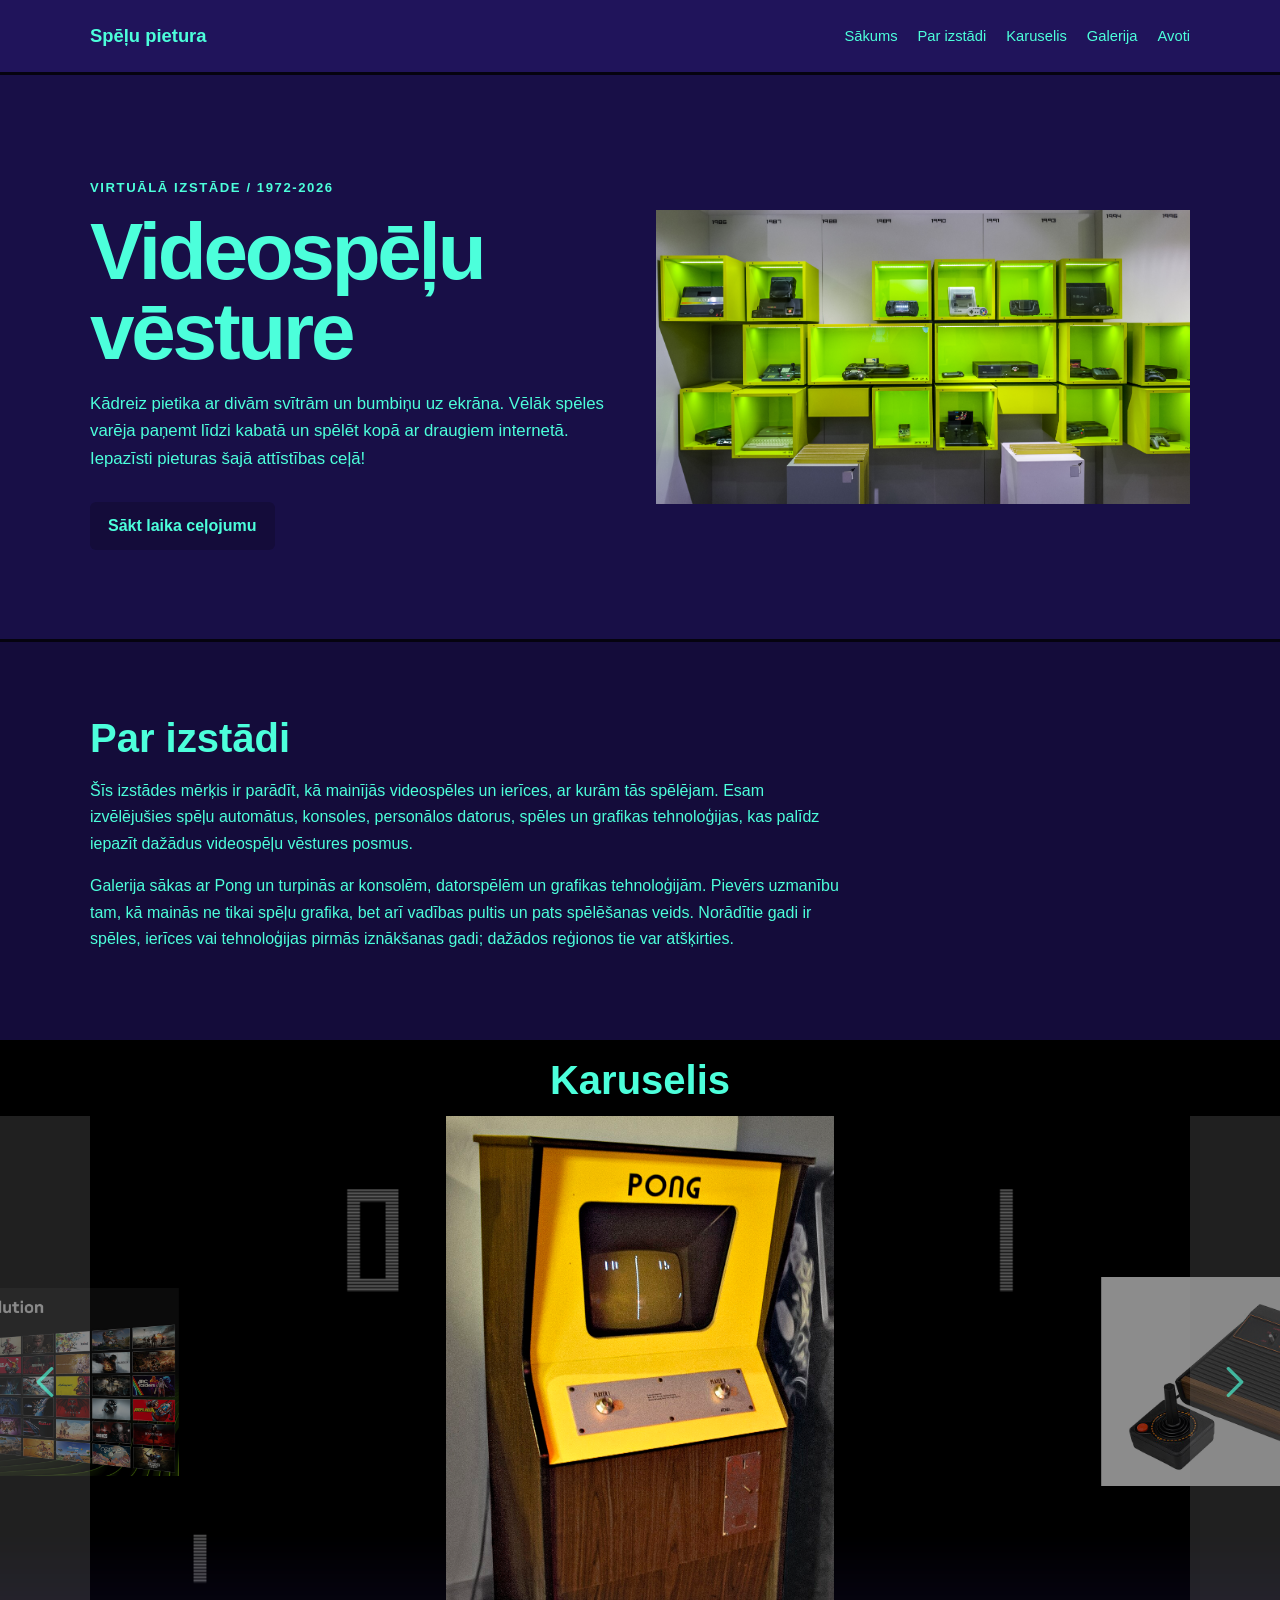
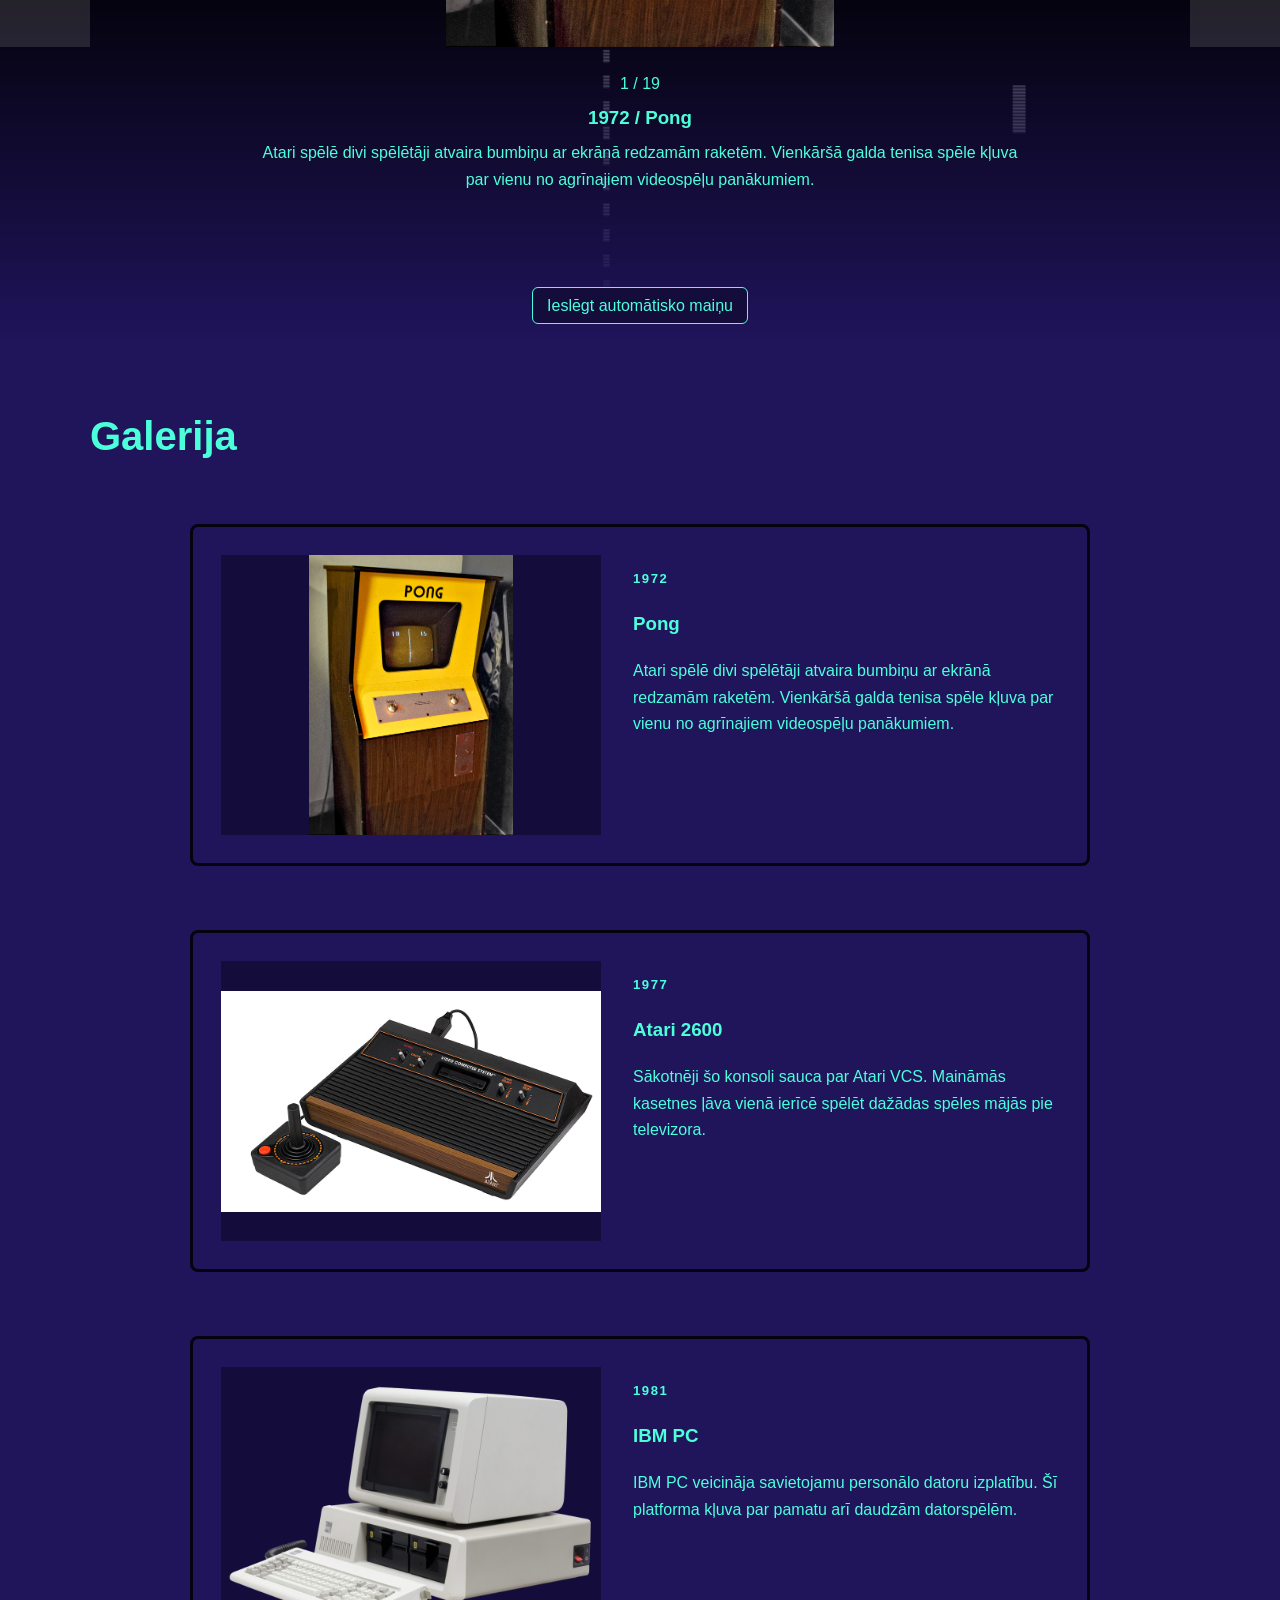
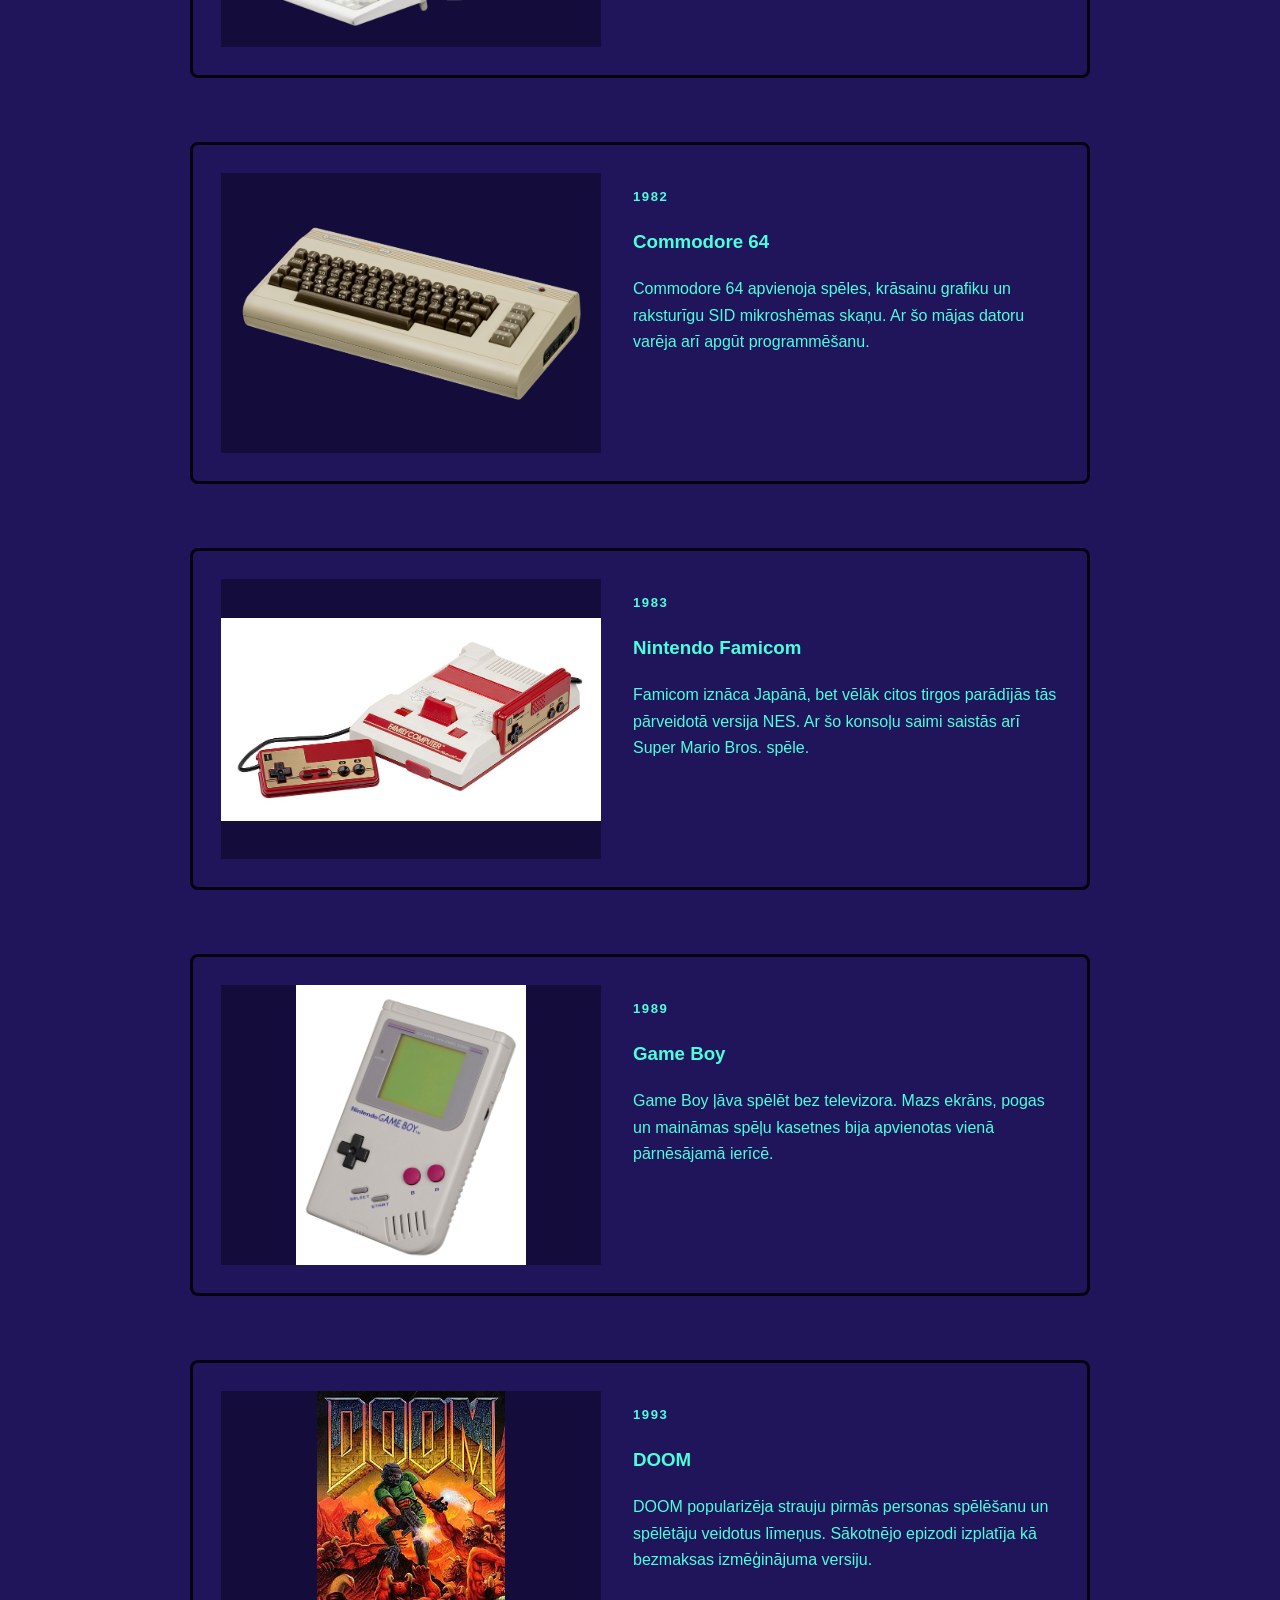
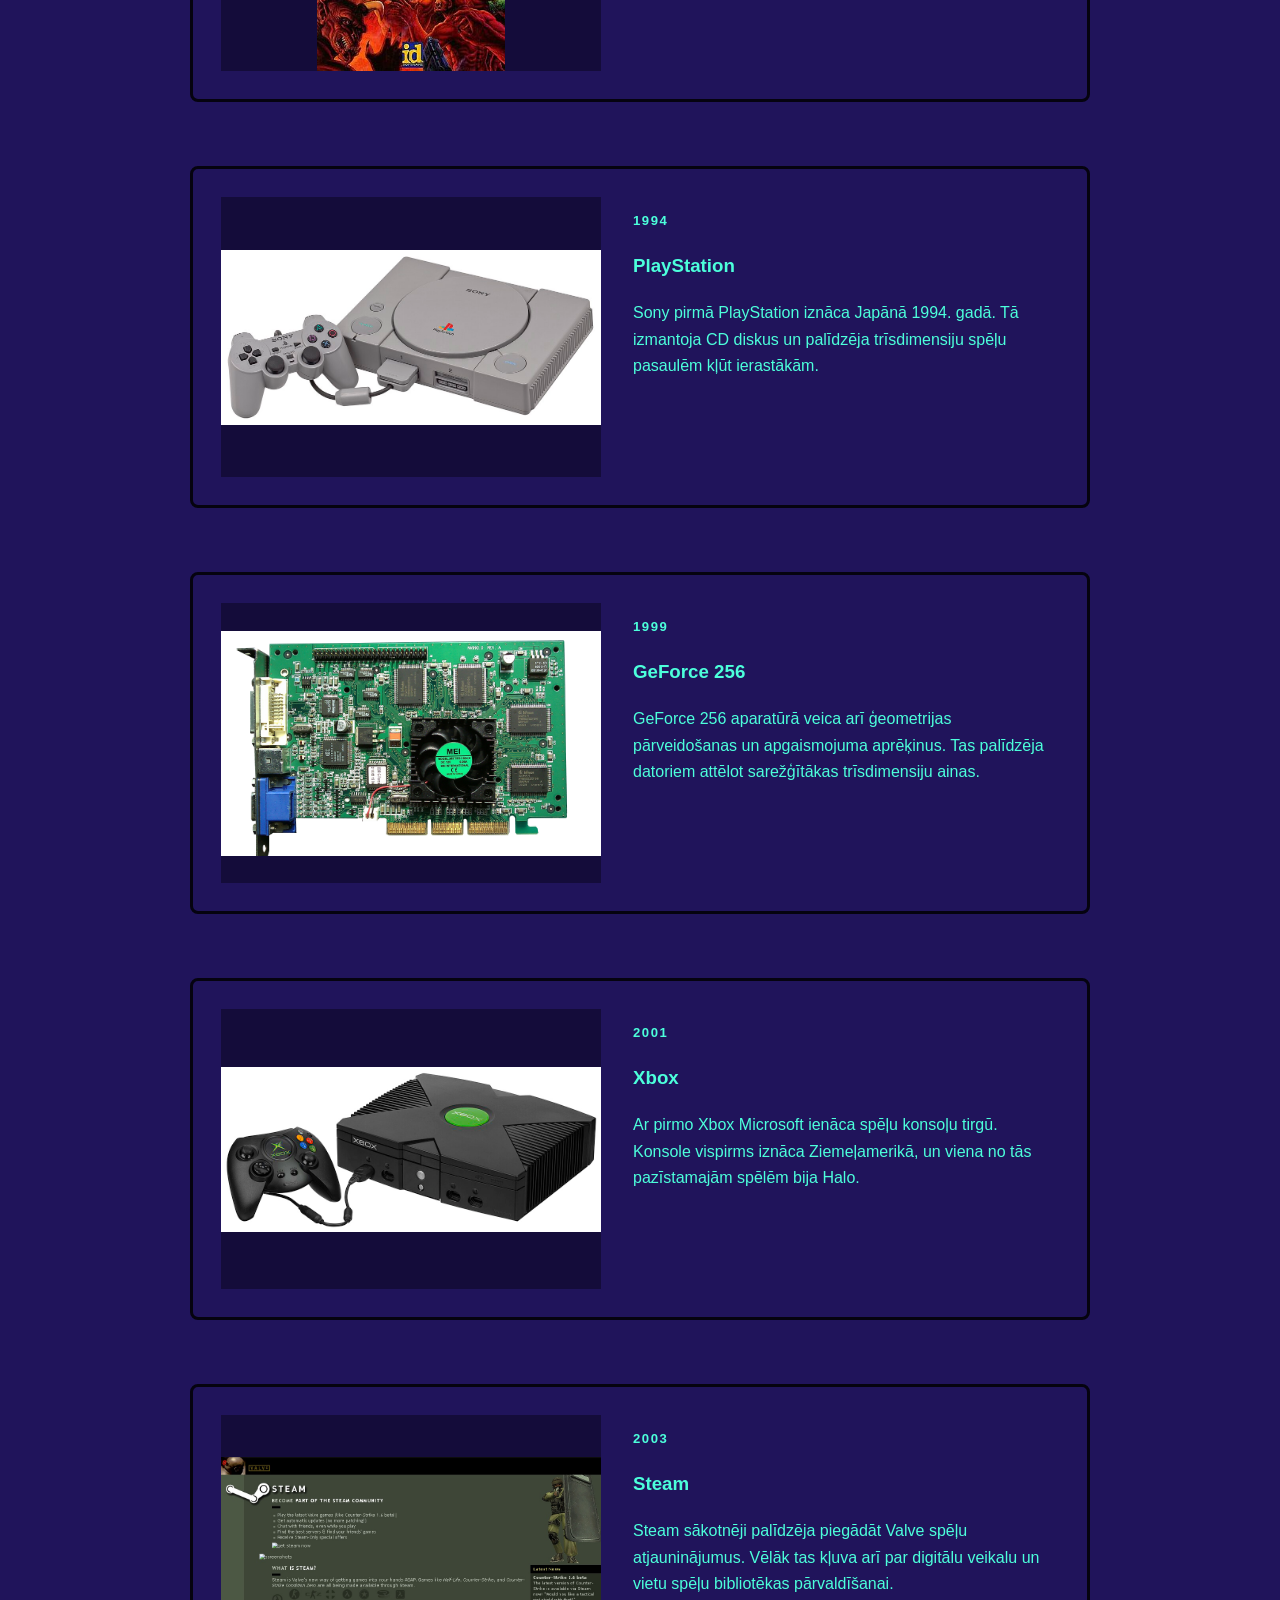
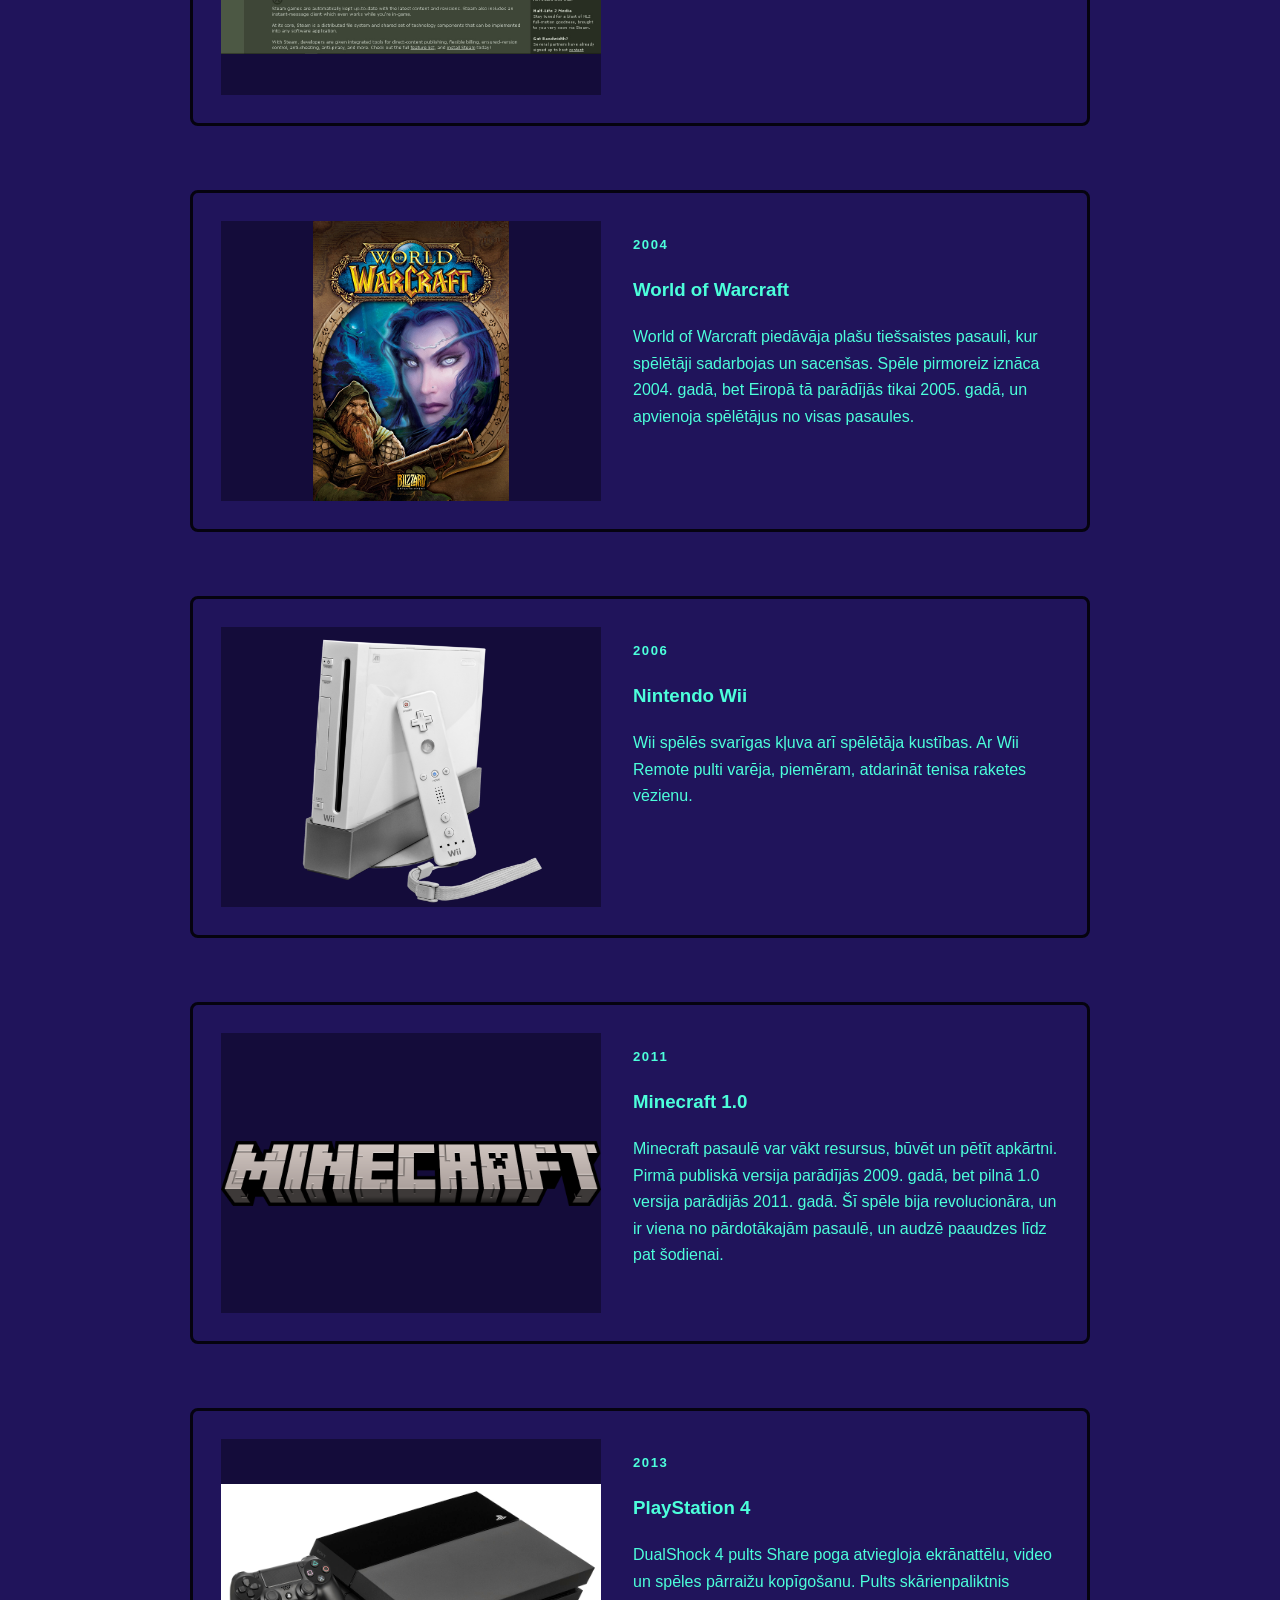
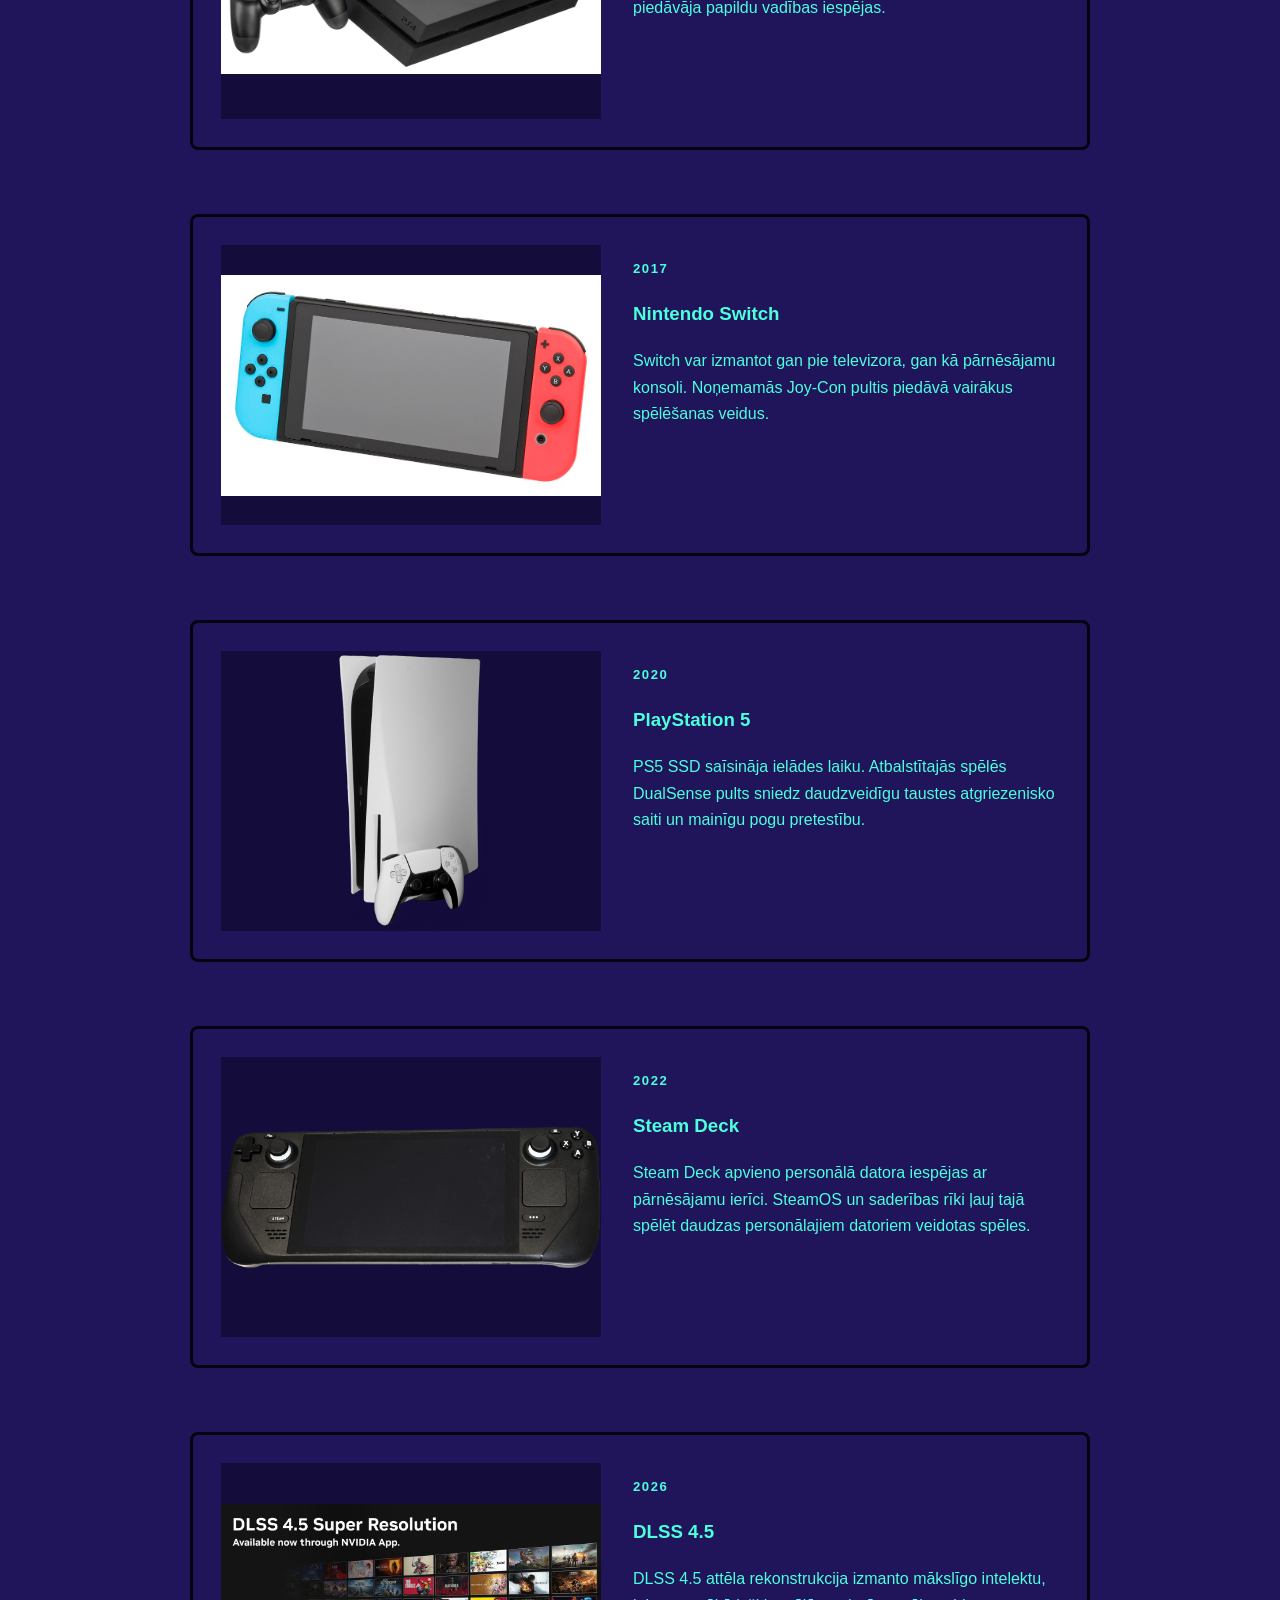
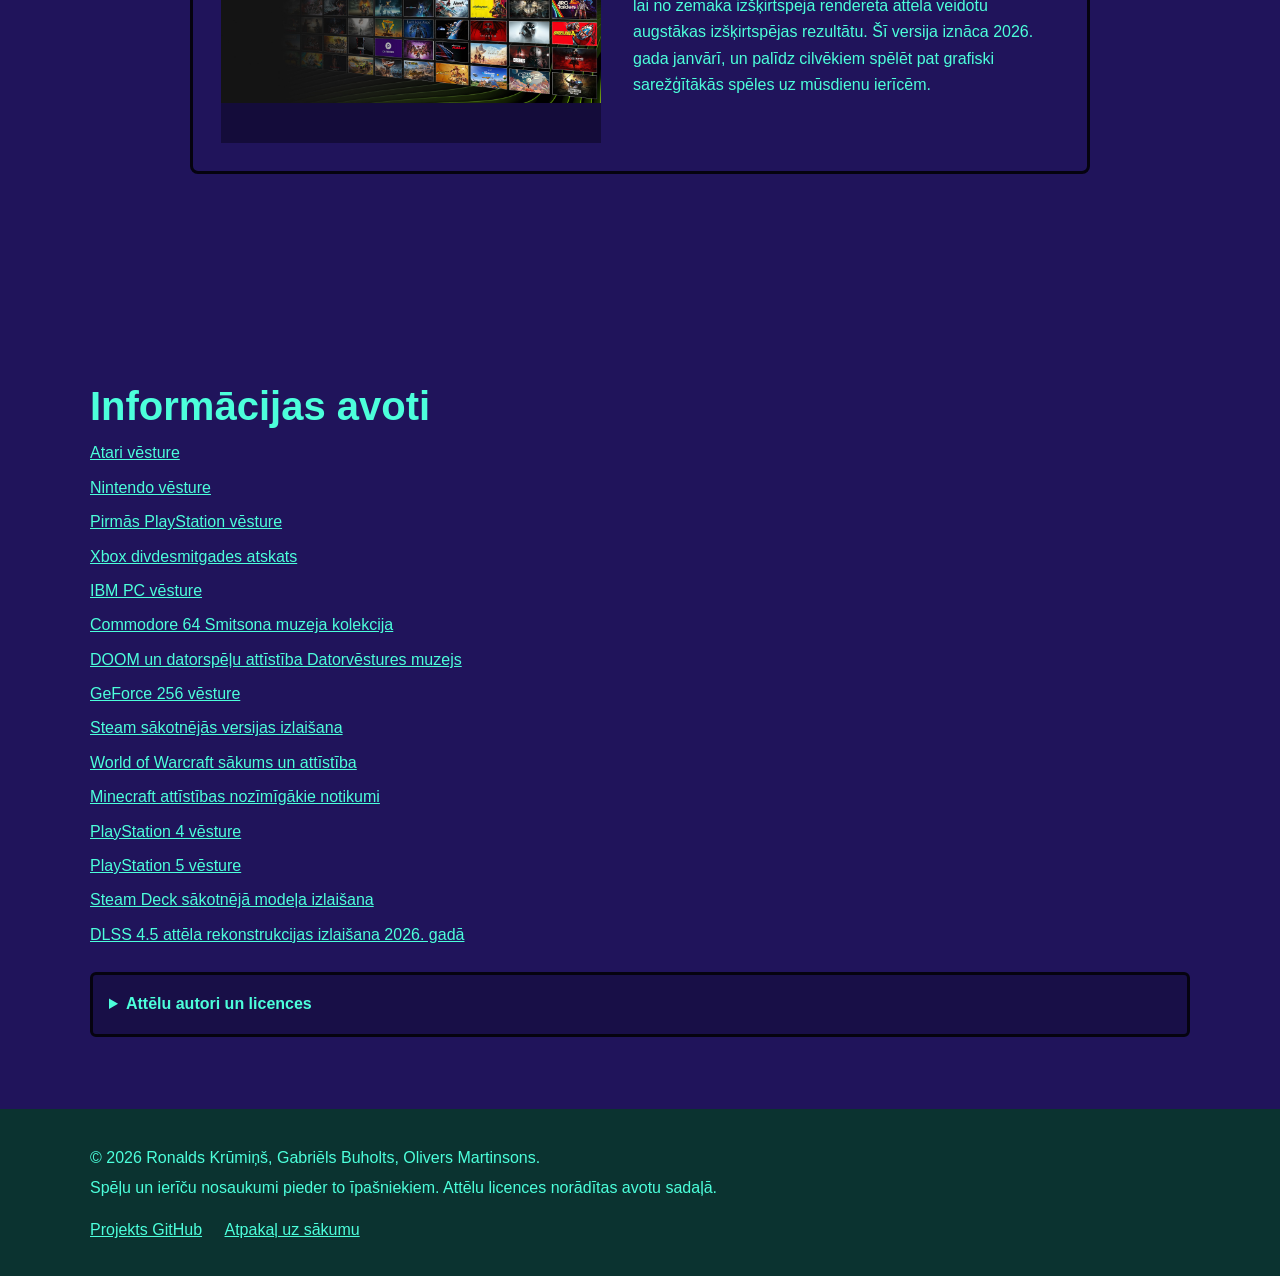
==== commit 8074f5bb: "izmainīju pāris bildes" ====
--- a/index.html
+++ b/index.html
@@ -5,11 +5,7 @@
     <meta name="viewport" content="width=device-width, initial-scale=1.0">
     <meta name="description" content="Virtuāla izstāde par videospēļu vēsturi: no Pong spēļu automāta līdz mūsdienu datorspēļu grafikai.">
     <title>Videospēļu vēsture | Spēļu pietura</title>
-
-    <!-- Stils un JavaScript faili tiek ielādēti no citām mapēm. -->
     <link rel="stylesheet" href="css/style.css">
-
-    <!-- Katrs fails pievieno vienu izstādes pieminekli. -->
     <script src="sadalas/pong.js" defer></script>
     <script src="sadalas/atari-2600.js" defer></script>
     <script src="sadalas/ibm-pc.js" defer></script>
@@ -29,12 +25,10 @@
     <script src="sadalas/playstation-5.js" defer></script>
     <script src="sadalas/steam-deck.js" defer></script>
     <script src="sadalas/dlss-4-5.js" defer></script>
-    <!-- Šie faili parāda galeriju un darbina karuseli. -->
     <script src="js/gallery.js" defer></script>
     <script src="js/carousel.js" defer></script>
 </head>
 <body>
-    <!-- Galvenes josla: logo un navigācijas saites. -->
     <header class="header" id="sakums">
         <div class="container">
             <a class="logo" href="#sakums">Spēļu pietura</a>
@@ -51,16 +45,15 @@
     </header>
 
     <main>
-        <!-- Galvenā ievada sadaļa ar lielo virsrakstu. -->
         <section class="hero">
             <div class="container">
                 <div class="hero-content">
                     <p class="subtitle">Virtuālā izstāde / 1972-2026</p>
                     <h1>Videospēļu vēsture</h1>
                     <p>
-                        Kāds laiks spēlēm bija vajadzīgas tikai divas svītras un bumbiņa.
-                        Tagad tās varam spēlēt kabatas konsolē vai kopā ar draugiem internetā.
-                        Dodies līdzi spēļu attīstības ceļā!
+                        Kādreiz pietika ar divām svītrām un bumbiņu uz ekrāna.
+                        Vēlāk spēles varēja paņemt līdzi kabatā un spēlēt kopā ar draugiem internetā.
+                        Iepazīsti pieturas šajā attīstības ceļā!
                     </p>
                     <a class="button" href="#karuselis">Sākt laika ceļojumu</a>
                 </div>
@@ -72,24 +65,23 @@
             </div>
         </section>
 
-        <!-- Īss paskaidrojums par izstādes ideju. -->
         <section class="about" id="par-izstadi">
             <div class="container">
                 <h2>Par izstādi</h2>
                 <p>
-                    Šī izstāde parāda, kā spēles un ierīces, uz kurām tās spēlējam, ir mainījušās.
-                    Šeit būs spēļu automāti, konsoles, personālie datori, populāras spēles
-                    un tehnoloģijas, kas uzlaboja grafiku.
+                    Šīs izstādes mērķis ir parādīt, kā mainījās videospēles un ierīces,
+                    ar kurām tās spēlējam. Esam izvēlējušies spēļu automātus,
+                    konsoles, personālos datorus, spēles un grafikas tehnoloģijas, kas palīdz iepazīt dažādus videospēļu vēstures posmus.
                 </p>
                 <p>
-                    Ceļojums sākas ar Pong un turpinās līdz mūsdienu spēlēm.
-                    Uzmanies, kā mainās grafika, vadības ierīces un pats spēlēšanas veids.
-                    Norādītie gadi ir pirmās izlaišanas gadi, kas dažādos reģionos var atšķirties.
+                    Galerija sākas ar Pong un turpinās ar konsolēm, datorspēlēm un grafikas tehnoloģijām.
+                    Pievērs uzmanību tam, kā mainās ne tikai spēļu grafika, bet arī vadības
+                    pultis un pats spēlēšanas veids. Norādītie gadi ir spēles, ierīces vai tehnoloģijas
+                    pirmās iznākšanas gadi; dažādos reģionos tie var atšķirties.
                 </p>
             </div>
         </section>
 
-        <!-- Karuselis: šeit lietotājs var pāriet starp izstādes notikumiem. -->
         <section class="carousel-section" id="karuselis">
             <div class="carousel-backdrop" aria-hidden="true">
                 <img id="carousel-background" alt="">
@@ -166,7 +158,6 @@
             </figure>
         </section>
 
-        <!-- Galerija tiek aizpildīta automātiski ar JavaScript. -->
         <section class="gallery" id="galerija">
             <div class="container">
                 <h2>Galerija</h2>
@@ -174,7 +165,6 @@
             </div>
         </section>
 
-        <!-- Avoti un attēlu licence. -->
         <section class="sources" id="avoti">
             <div class="container">
                 <h2>Informācijas avoti</h2>
@@ -198,7 +188,7 @@
 
                 <details class="image-credits">
                     <summary>Attēlu autori un licences</summary>
-                    <p>Attēli iegūti no Wikimedia un izdevēju vietnēm. Saites ved uz konkrētajiem avotiem.</p>
+                    <p>Attēli iegūti no Wikimedia, izdevēju vietnēm un citiem avotiem. Saites ved uz konkrētajiem avotiem.</p>
                     <p>Katram posmam ir priekšplāna attēls un atsevišķs fona attēls. Spēļu ekrānattēliem un reklāmas ilustrācijām nav automātiski piemērojama brīva licence.</p>
                     <ul>
                         <li><a href="https://commons.wikimedia.org/wiki/File:Old_gaming_systems_and_consoles_in_Computerspielemuseum,_Berlin_(30122150753).jpg">Ievada attēls: spēļu ierīču attīstība Berlīnes datorspēļu muzejā</a>: Sergey Galyonkin, 2016. gada 3. novembris. <a href="https://creativecommons.org/licenses/by-sa/2.0/">CC BY-SA 2.0</a>.</li>
@@ -222,7 +212,7 @@
                         <li><a href="https://store.steampowered.com/app/2200/">GeForce 256 fona attēls</a>: id Software / Bethesda Softworks. Autortiesības aizsargātas; brīva licence nav norādīta.</li>
                         <li><a href="https://commons.wikimedia.org/wiki/File:Xbox-Console-wDuke-L.jpg">Xbox  priekšplāns</a>: Evan-Amos. Publiskais īpašums.</li>
                         <li><a href="https://en.wikipedia.org/wiki/File:Halo_-_Combat_Evolved_(screencap).jpg">Xbox fona attēls</a>: Bungie / Microsoft Game Studios. Autortiesības aizsargātas; brīva licence nav norādīta.</li>
-                        <li><a href="https://en.wikipedia.org/wiki/File:Steam_(service).png">Steam priekšplāns</a>: Valve. Autortiesības aizsargātas; brīva licence nav norādīta.</li>
+                        <li><a href="https://ibb.co/8bBbVVf">Steam priekšplāns</a>: Valve. Autortiesības aizsargātas; brīva licence nav norādīta.</li>
                         <li><a href="https://store.steampowered.com/app/220/">Steam fona attēls</a>: Valve. Autortiesības aizsargātas; brīva licence nav norādīta.</li>
                         <li><a href="https://en.wikipedia.org/wiki/File:World_of_Warcraft.png">World of Warcraft priekšplāns</a>: Blizzard Entertainment. Autortiesības aizsargātas; brīva licence nav norādīta.</li>
                         <li><a href="https://worldofwarcraft.blizzard.com/en-us/classic">World of Warcraft fon attēls</a>: Blizzard Entertainment. Autortiesības aizsargātas; brīva licence nav norādīta.</li>
@@ -235,7 +225,7 @@
                         <li><a href="https://commons.wikimedia.org/wiki/File:Nintendo-Switch-wJoyCons-BlRd-Standing-FL.jpg">Nintendo Switch priekšplāns</a>: Evan-Amos. Publiskais īpašums.</li>
                         <li><a href="https://en.wikipedia.org/wiki/File:Breath_of_the_Wild_paraglide.jpg">Nintendo Switch fona attēls</a>: Nintendo. Autortiesības aizsargātas; brīva licence nav norādīta.</li>
                         <li><a href="https://commons.wikimedia.org/wiki/File:Black_and_white_Playstation_5_base_edition_with_controller.png">PlayStation 5  priekšplāns</a>: Howardcorn33. <a href="http://creativecommons.org/publicdomain/zero/1.0/deed.en">CC0</a>.</li>
-                        <li><a href="https://www.playstation.com/en-us/games/astros-playroom/">PlayStation 5 fona attēls</a>: Team Asobi / Sony Interactive Entertainment. Autortiesības aizsargātas; brīva licence nav norādīta.</li>
+                        <li><a href="https://rockstarintel.com/new-gta-6-cover-art-wallpapers-logo-released/">PlayStation 5 fona attēls</a>: Team Asobi / Sony Interactive Entertainment. Autortiesības aizsargātas; brīva licence nav norādīta.</li>
                         <li><a href="https://commons.wikimedia.org/wiki/File:Steam_Deck_(front).png">Steam Deck priekšplāns</a>: Liam Dawe/GamingOnLinux, PNG version by VulcanSphere. <a href="https://creativecommons.org/licenses/by-sa/4.0">CC BY-SA 4.0</a>.</li>
                         <li><a href="https://store.steampowered.com/app/1902490/">Steam Deck fona attēls</a>: Valve. Autortiesības aizsargātas; brīva licence nav norādīta.</li>
                         <li><a href="https://www.nvidia.com/en-us/geforce/news/dlss-4-5-super-resolution-available-now/">DLSS 4.5 priekšplāns</a>: NVIDIA. Autortiesības aizsargātas; brīva licence nav norādīta.</li>
@@ -246,7 +236,6 @@
         </section>
     </main>
 
-    <!-- Lapas apakšdaļa ar autoriem un saitēm. -->
     <footer class="footer">
         <div class="container">
             <p>&copy; 2026 Ronalds Krūmiņš, Gabriēls Buholts, Olivers Martinsons.</p>
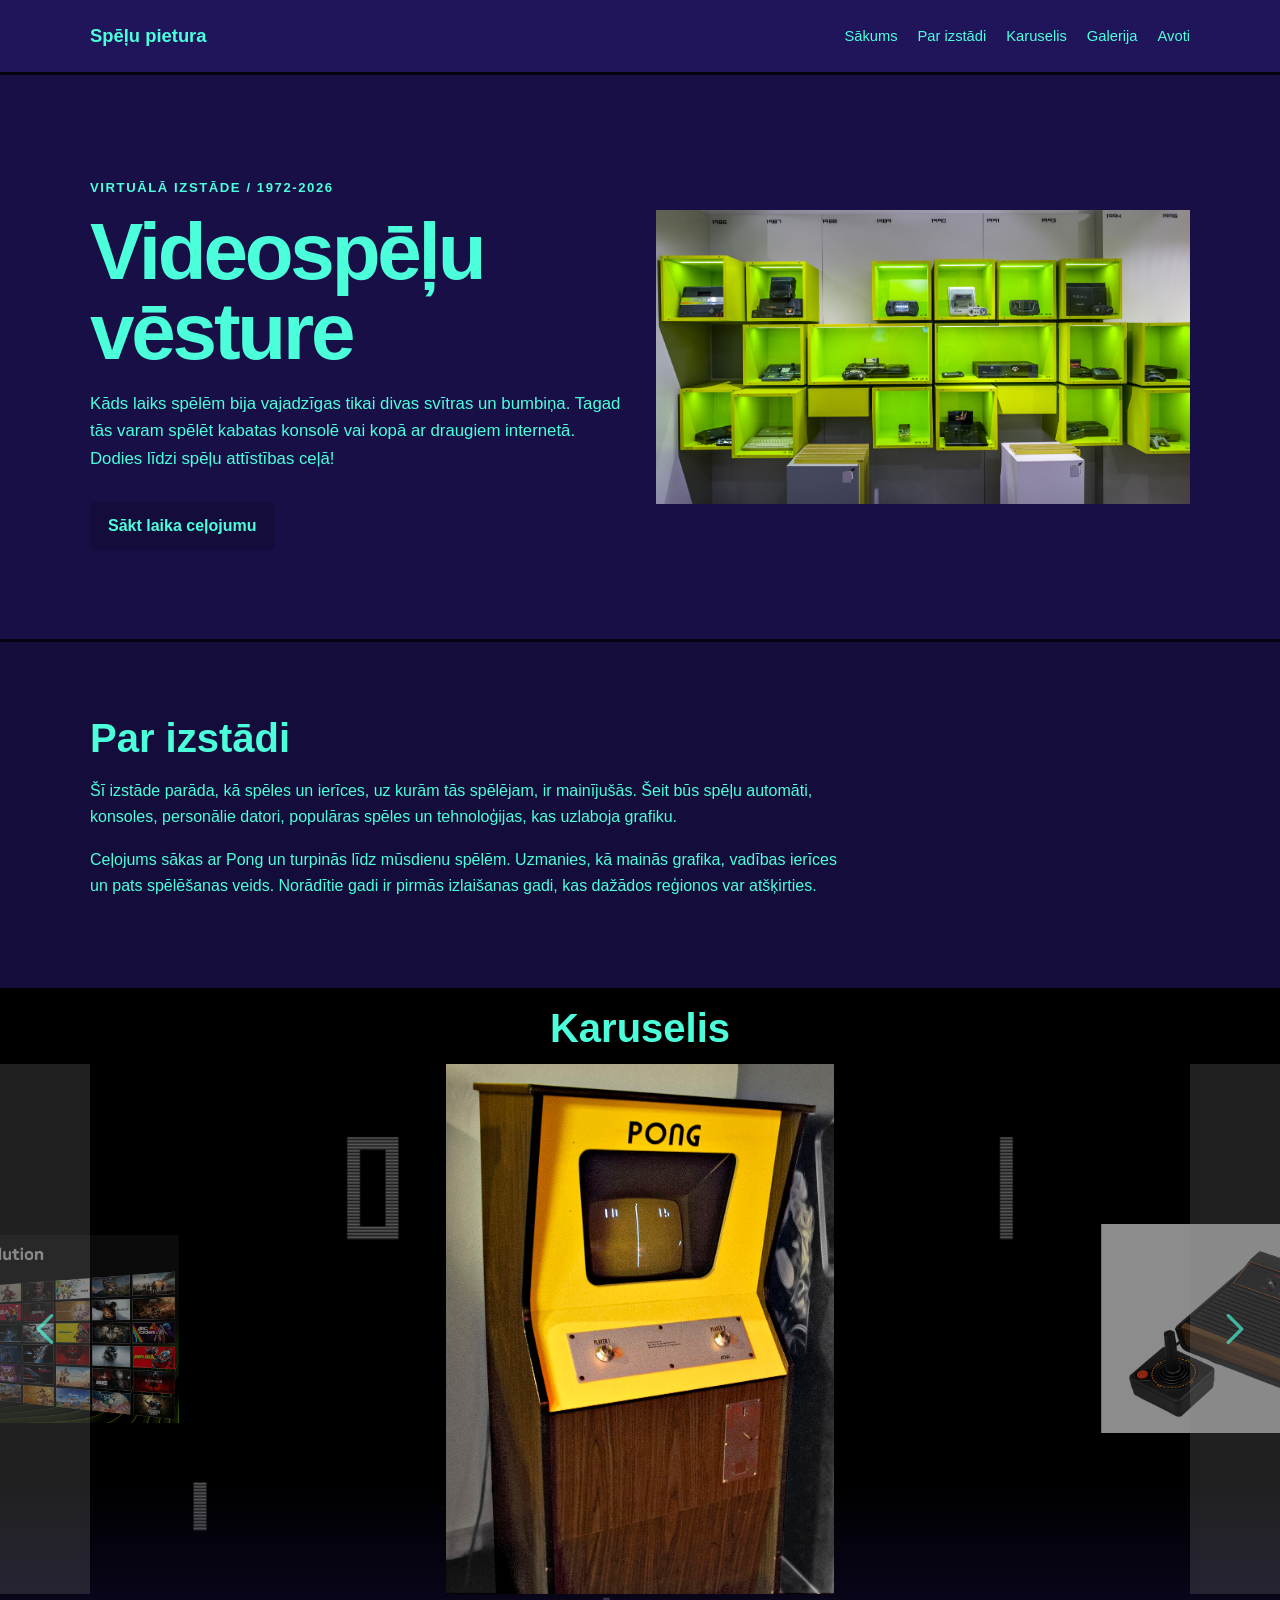
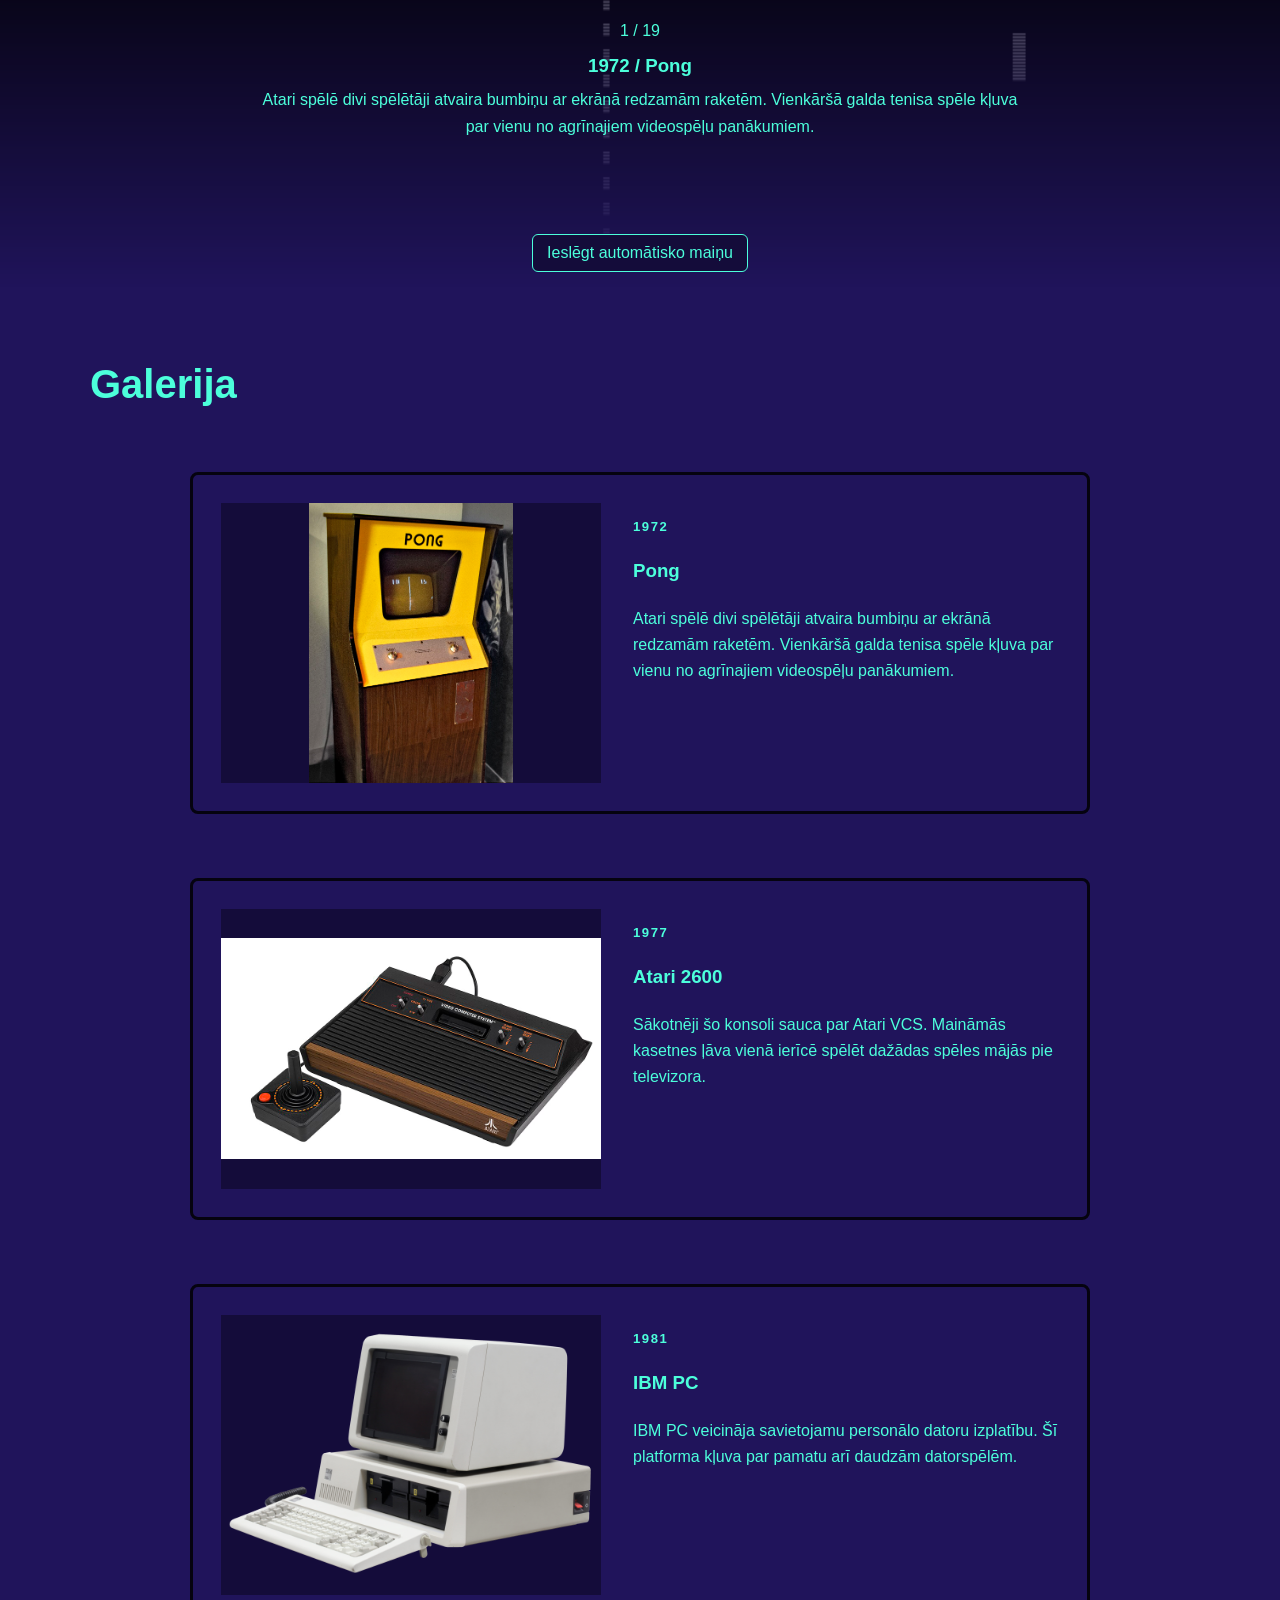
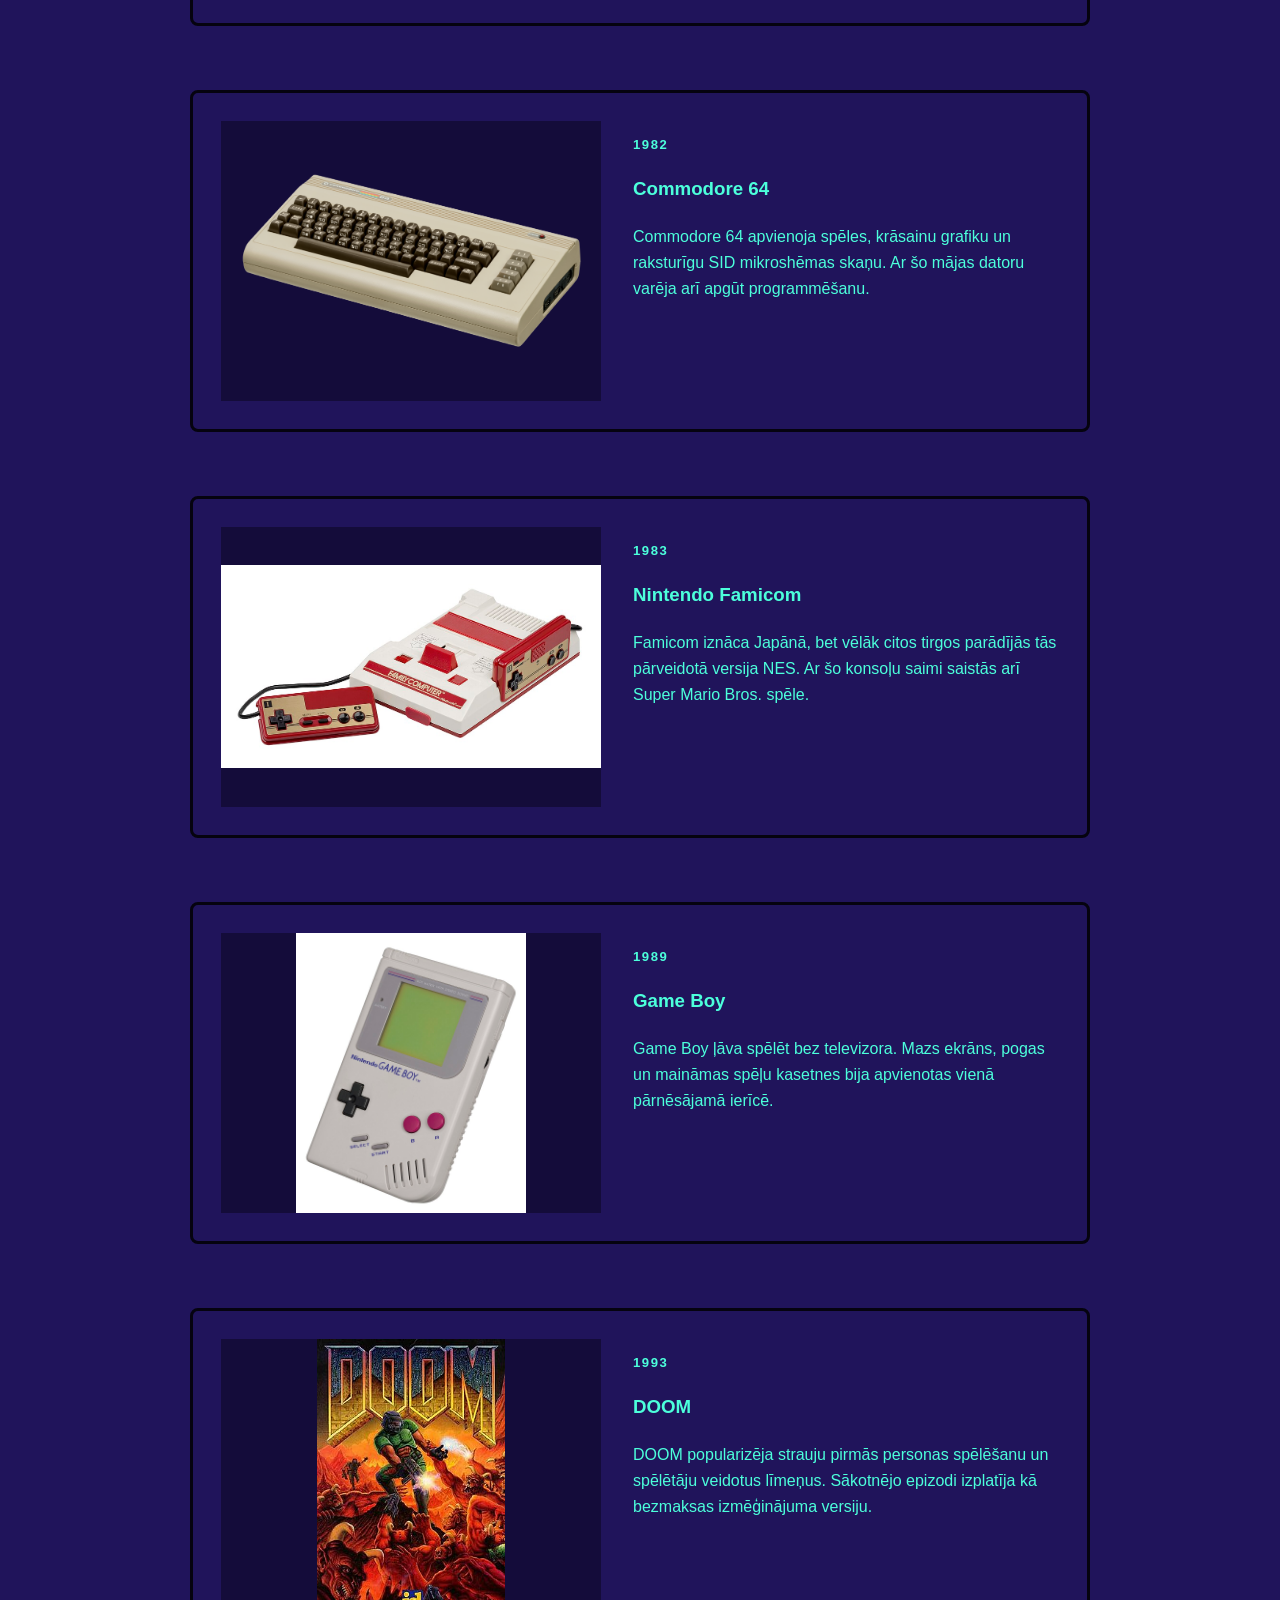
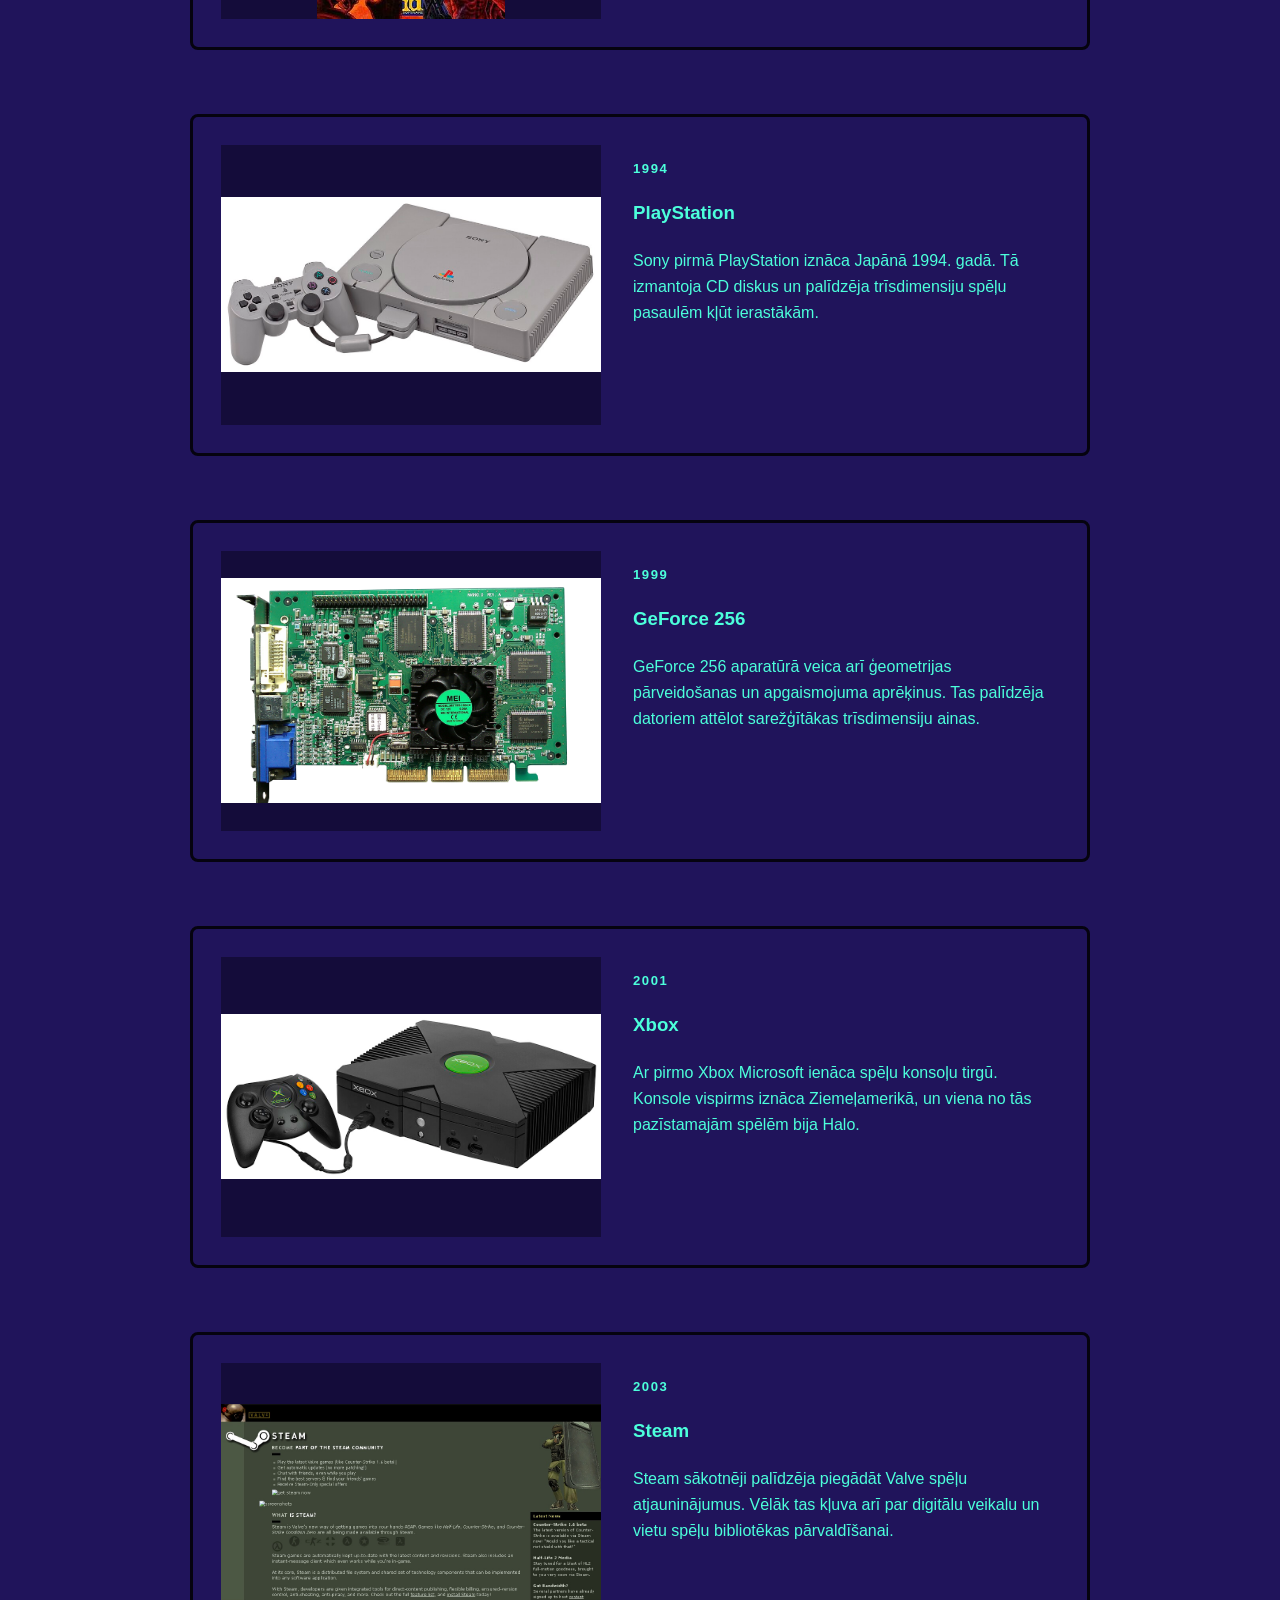
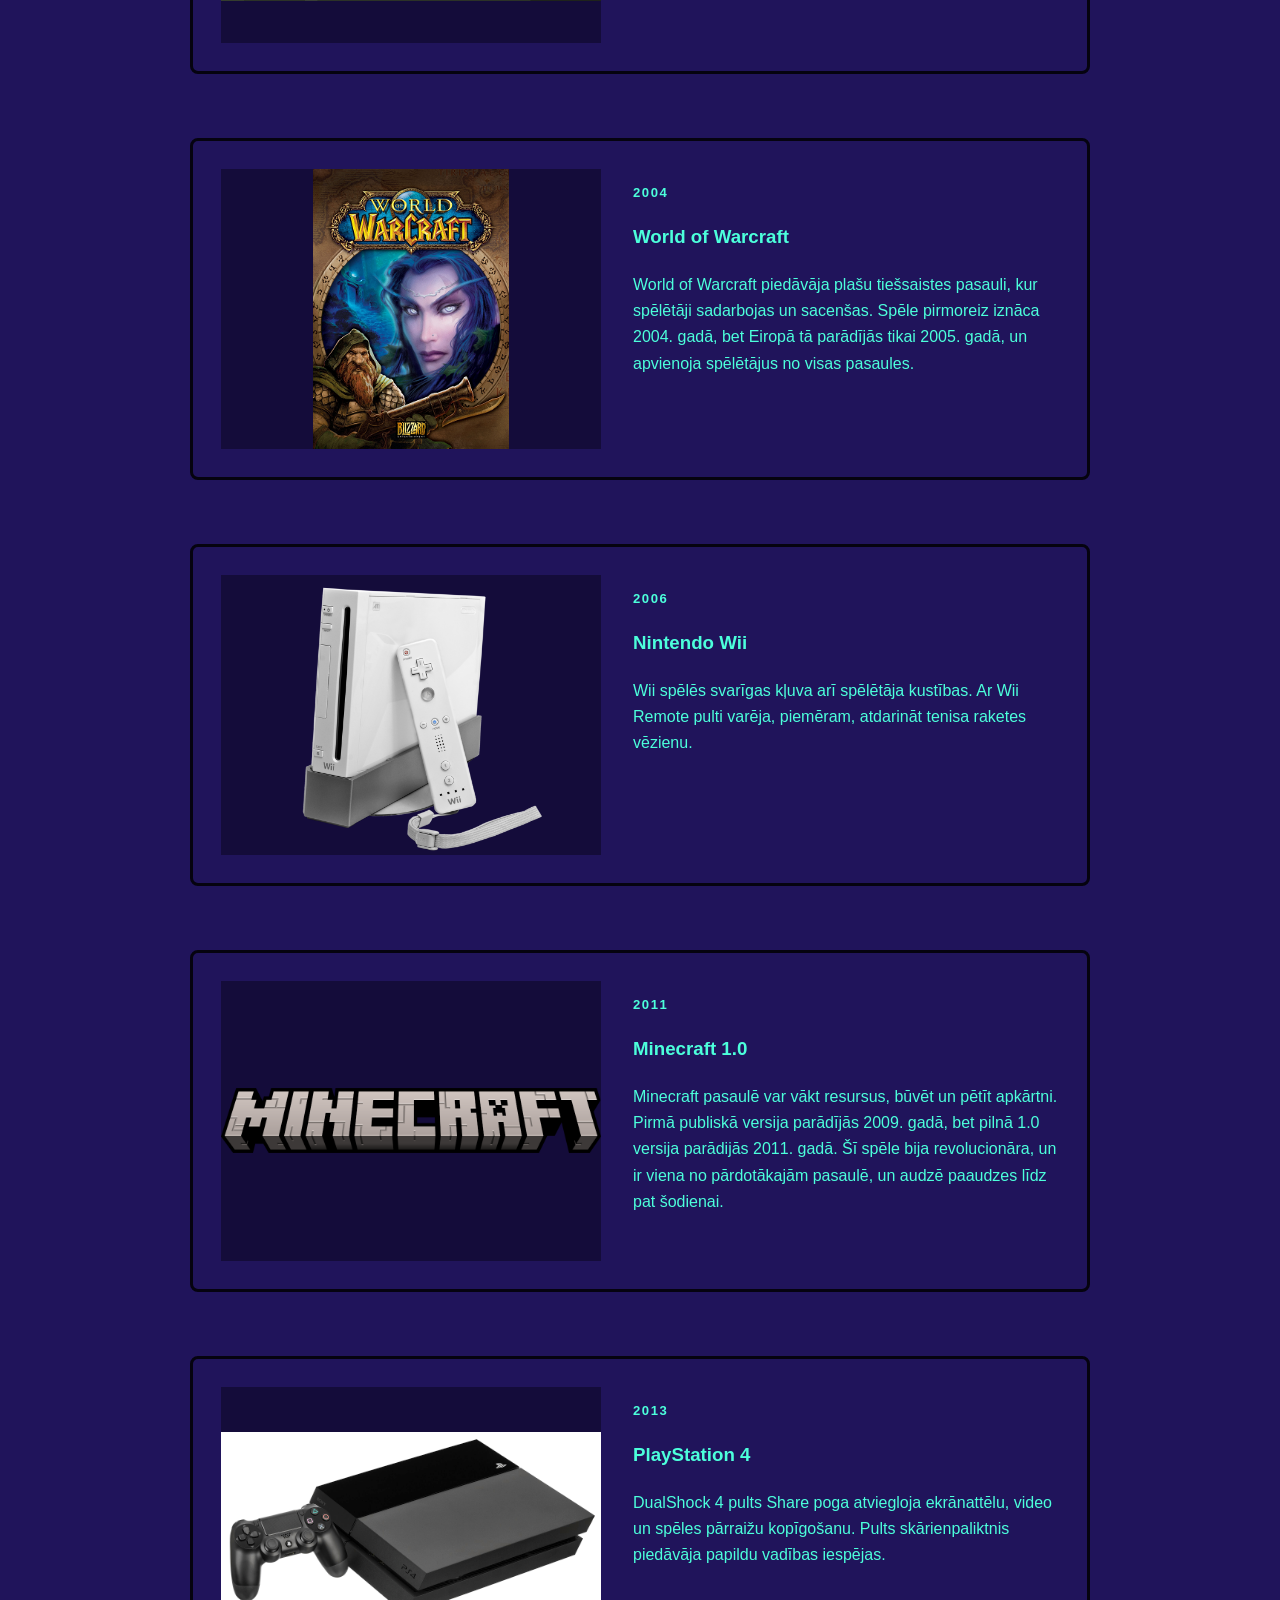
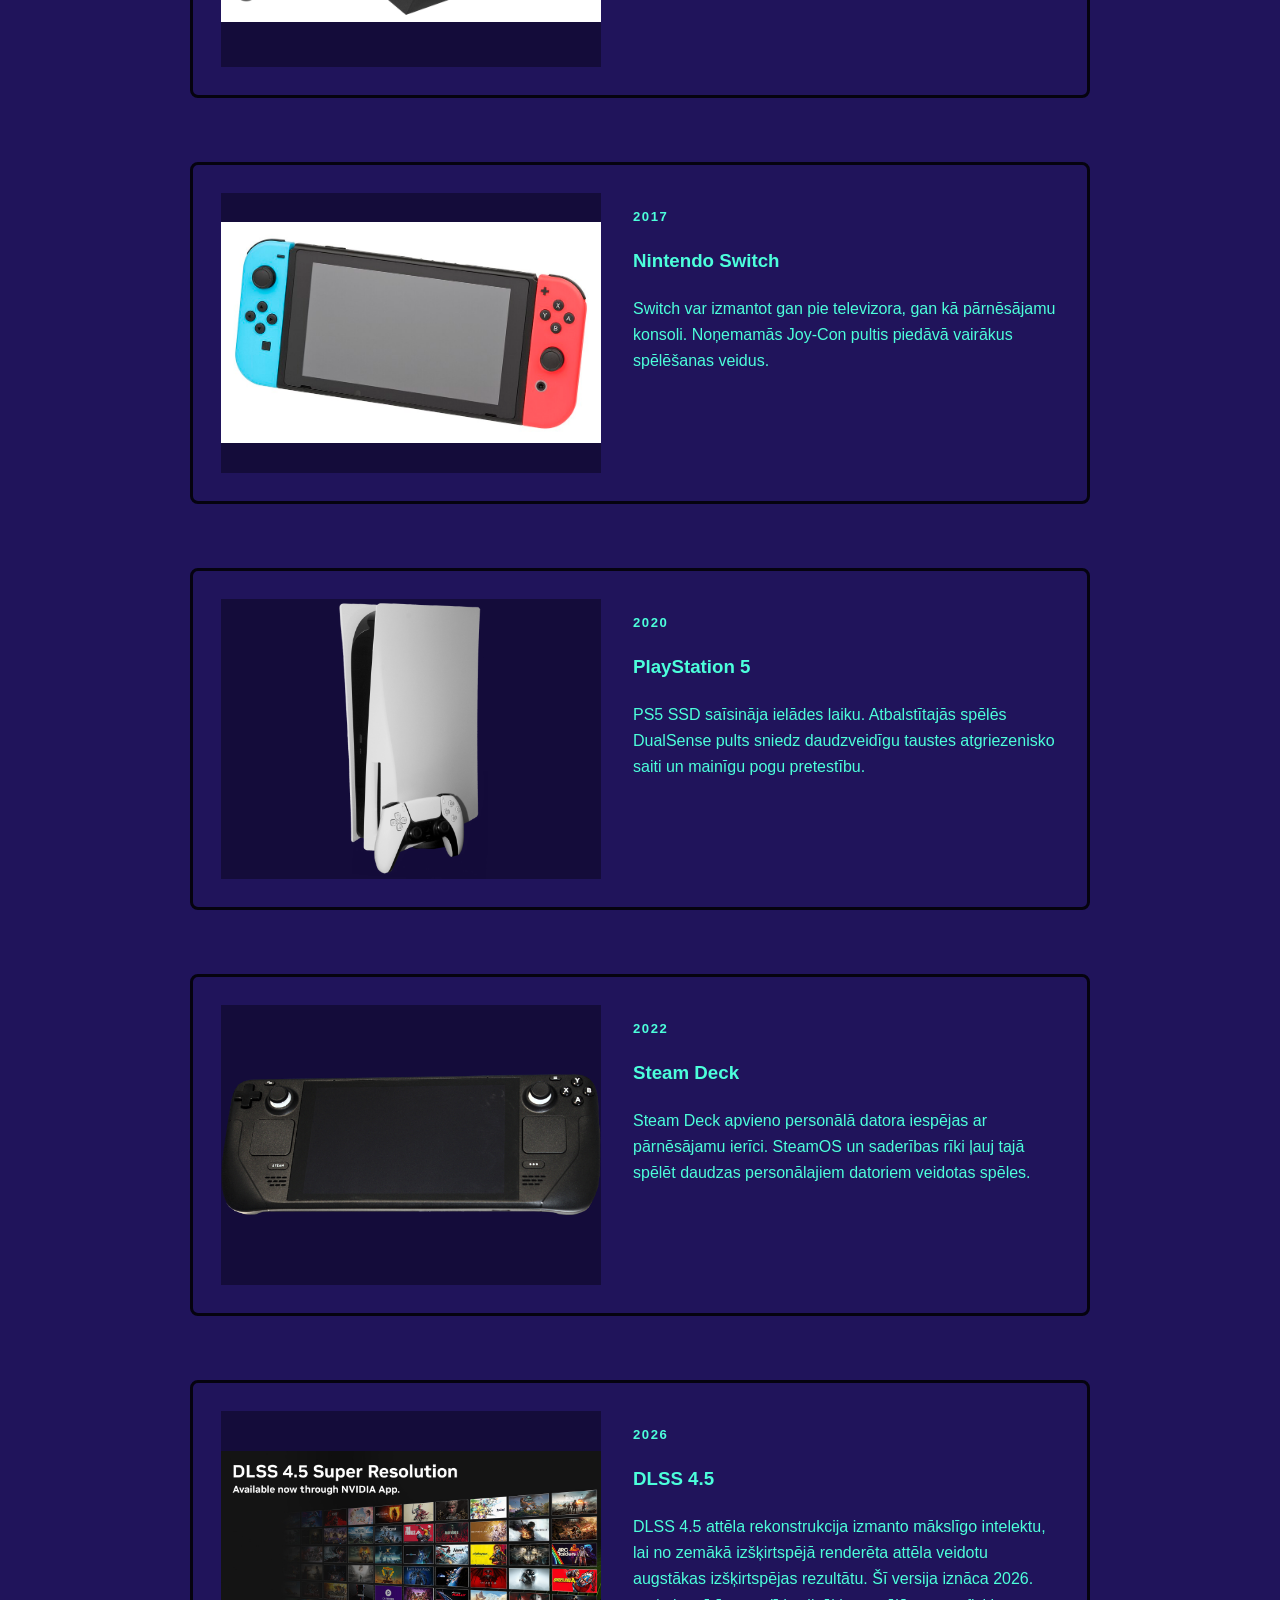
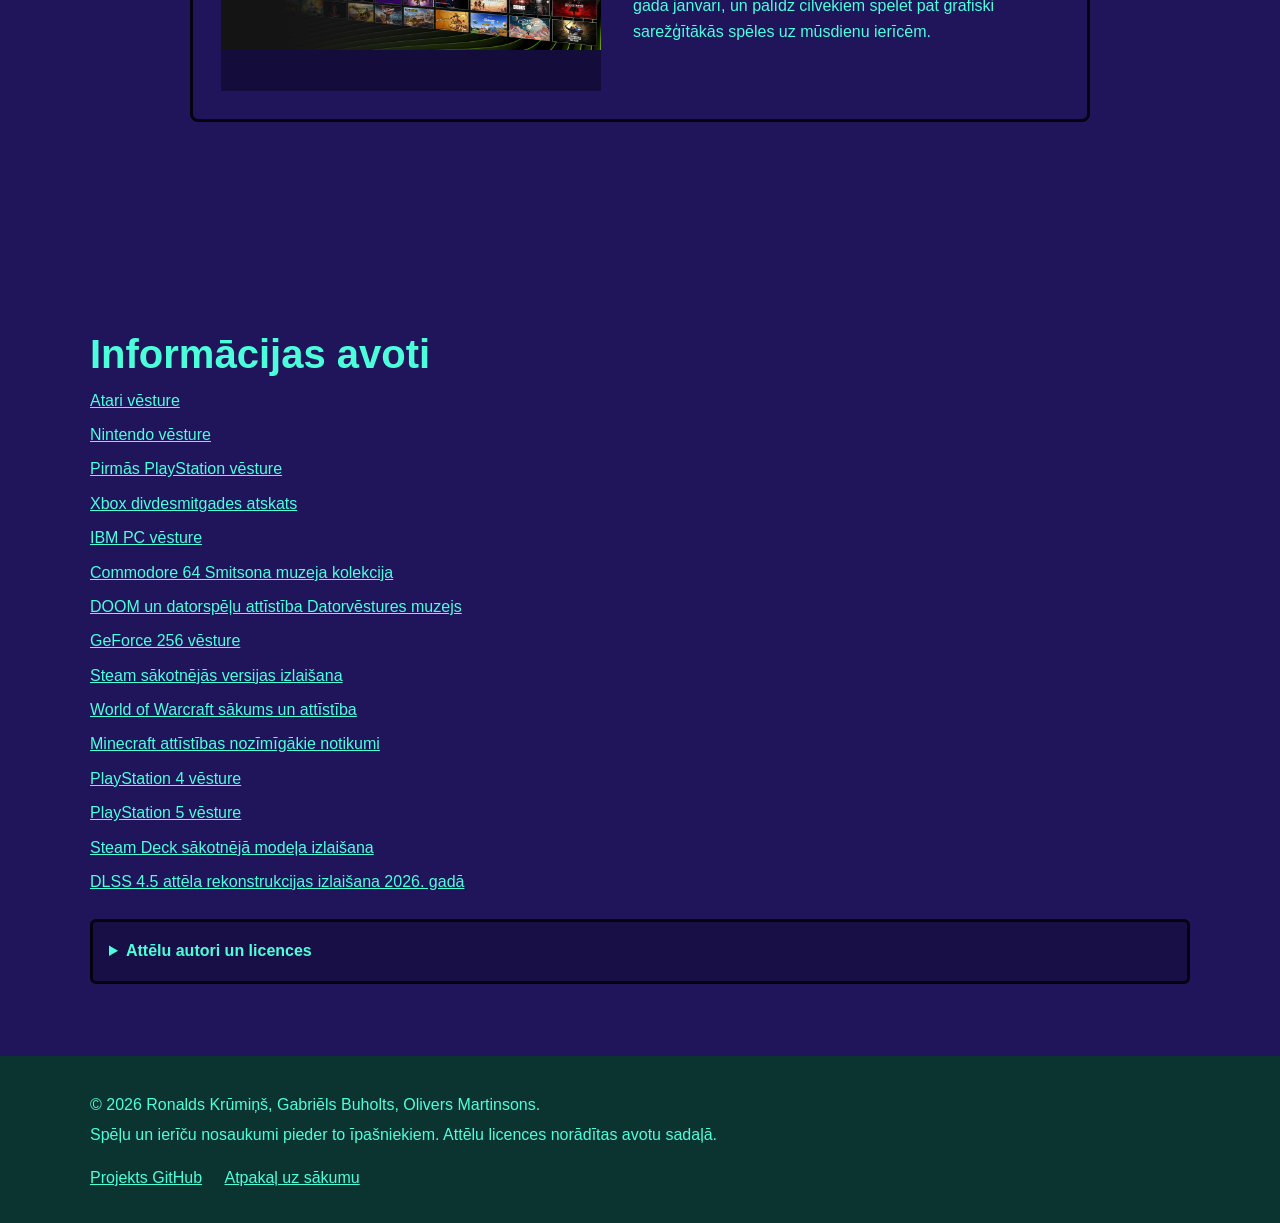
==== commit 5359f308: "Merge branch 'main' of https://github.com/Seriously404/virtuala-izstade" ====
--- a/index.html
+++ b/index.html
@@ -5,7 +5,11 @@
     <meta name="viewport" content="width=device-width, initial-scale=1.0">
     <meta name="description" content="Virtuāla izstāde par videospēļu vēsturi: no Pong spēļu automāta līdz mūsdienu datorspēļu grafikai.">
     <title>Videospēļu vēsture | Spēļu pietura</title>
+
+    <!-- Stils un JavaScript faili tiek ielādēti no citām mapēm. -->
     <link rel="stylesheet" href="css/style.css">
+
+    <!-- Katrs fails pievieno vienu izstādes pieminekli. -->
     <script src="sadalas/pong.js" defer></script>
     <script src="sadalas/atari-2600.js" defer></script>
     <script src="sadalas/ibm-pc.js" defer></script>
@@ -25,10 +29,12 @@
     <script src="sadalas/playstation-5.js" defer></script>
     <script src="sadalas/steam-deck.js" defer></script>
     <script src="sadalas/dlss-4-5.js" defer></script>
+    <!-- Šie faili parāda galeriju un darbina karuseli. -->
     <script src="js/gallery.js" defer></script>
     <script src="js/carousel.js" defer></script>
 </head>
 <body>
+    <!-- Galvenes josla: logo un navigācijas saites. -->
     <header class="header" id="sakums">
         <div class="container">
             <a class="logo" href="#sakums">Spēļu pietura</a>
@@ -45,15 +51,16 @@
     </header>
 
     <main>
+        <!-- Galvenā ievada sadaļa ar lielo virsrakstu. -->
         <section class="hero">
             <div class="container">
                 <div class="hero-content">
                     <p class="subtitle">Virtuālā izstāde / 1972-2026</p>
                     <h1>Videospēļu vēsture</h1>
                     <p>
-                        Kādreiz pietika ar divām svītrām un bumbiņu uz ekrāna.
-                        Vēlāk spēles varēja paņemt līdzi kabatā un spēlēt kopā ar draugiem internetā.
-                        Iepazīsti pieturas šajā attīstības ceļā!
+                        Kāds laiks spēlēm bija vajadzīgas tikai divas svītras un bumbiņa.
+                        Tagad tās varam spēlēt kabatas konsolē vai kopā ar draugiem internetā.
+                        Dodies līdzi spēļu attīstības ceļā!
                     </p>
                     <a class="button" href="#karuselis">Sākt laika ceļojumu</a>
                 </div>
@@ -65,23 +72,24 @@
             </div>
         </section>
 
+        <!-- Īss paskaidrojums par izstādes ideju. -->
         <section class="about" id="par-izstadi">
             <div class="container">
                 <h2>Par izstādi</h2>
                 <p>
-                    Šīs izstādes mērķis ir parādīt, kā mainījās videospēles un ierīces,
-                    ar kurām tās spēlējam. Esam izvēlējušies spēļu automātus,
-                    konsoles, personālos datorus, spēles un grafikas tehnoloģijas, kas palīdz iepazīt dažādus videospēļu vēstures posmus.
+                    Šī izstāde parāda, kā spēles un ierīces, uz kurām tās spēlējam, ir mainījušās.
+                    Šeit būs spēļu automāti, konsoles, personālie datori, populāras spēles
+                    un tehnoloģijas, kas uzlaboja grafiku.
                 </p>
                 <p>
-                    Galerija sākas ar Pong un turpinās ar konsolēm, datorspēlēm un grafikas tehnoloģijām.
-                    Pievērs uzmanību tam, kā mainās ne tikai spēļu grafika, bet arī vadības
-                    pultis un pats spēlēšanas veids. Norādītie gadi ir spēles, ierīces vai tehnoloģijas
-                    pirmās iznākšanas gadi; dažādos reģionos tie var atšķirties.
+                    Ceļojums sākas ar Pong un turpinās līdz mūsdienu spēlēm.
+                    Uzmanies, kā mainās grafika, vadības ierīces un pats spēlēšanas veids.
+                    Norādītie gadi ir pirmās izlaišanas gadi, kas dažādos reģionos var atšķirties.
                 </p>
             </div>
         </section>
 
+        <!-- Karuselis: šeit lietotājs var pāriet starp izstādes notikumiem. -->
         <section class="carousel-section" id="karuselis">
             <div class="carousel-backdrop" aria-hidden="true">
                 <img id="carousel-background" alt="">
@@ -158,6 +166,7 @@
             </figure>
         </section>
 
+        <!-- Galerija tiek aizpildīta automātiski ar JavaScript. -->
         <section class="gallery" id="galerija">
             <div class="container">
                 <h2>Galerija</h2>
@@ -165,6 +174,7 @@
             </div>
         </section>
 
+        <!-- Avoti un attēlu licence. -->
         <section class="sources" id="avoti">
             <div class="container">
                 <h2>Informācijas avoti</h2>
@@ -236,6 +246,7 @@
         </section>
     </main>
 
+    <!-- Lapas apakšdaļa ar autoriem un saitēm. -->
     <footer class="footer">
         <div class="container">
             <p>&copy; 2026 Ronalds Krūmiņš, Gabriēls Buholts, Olivers Martinsons.</p>
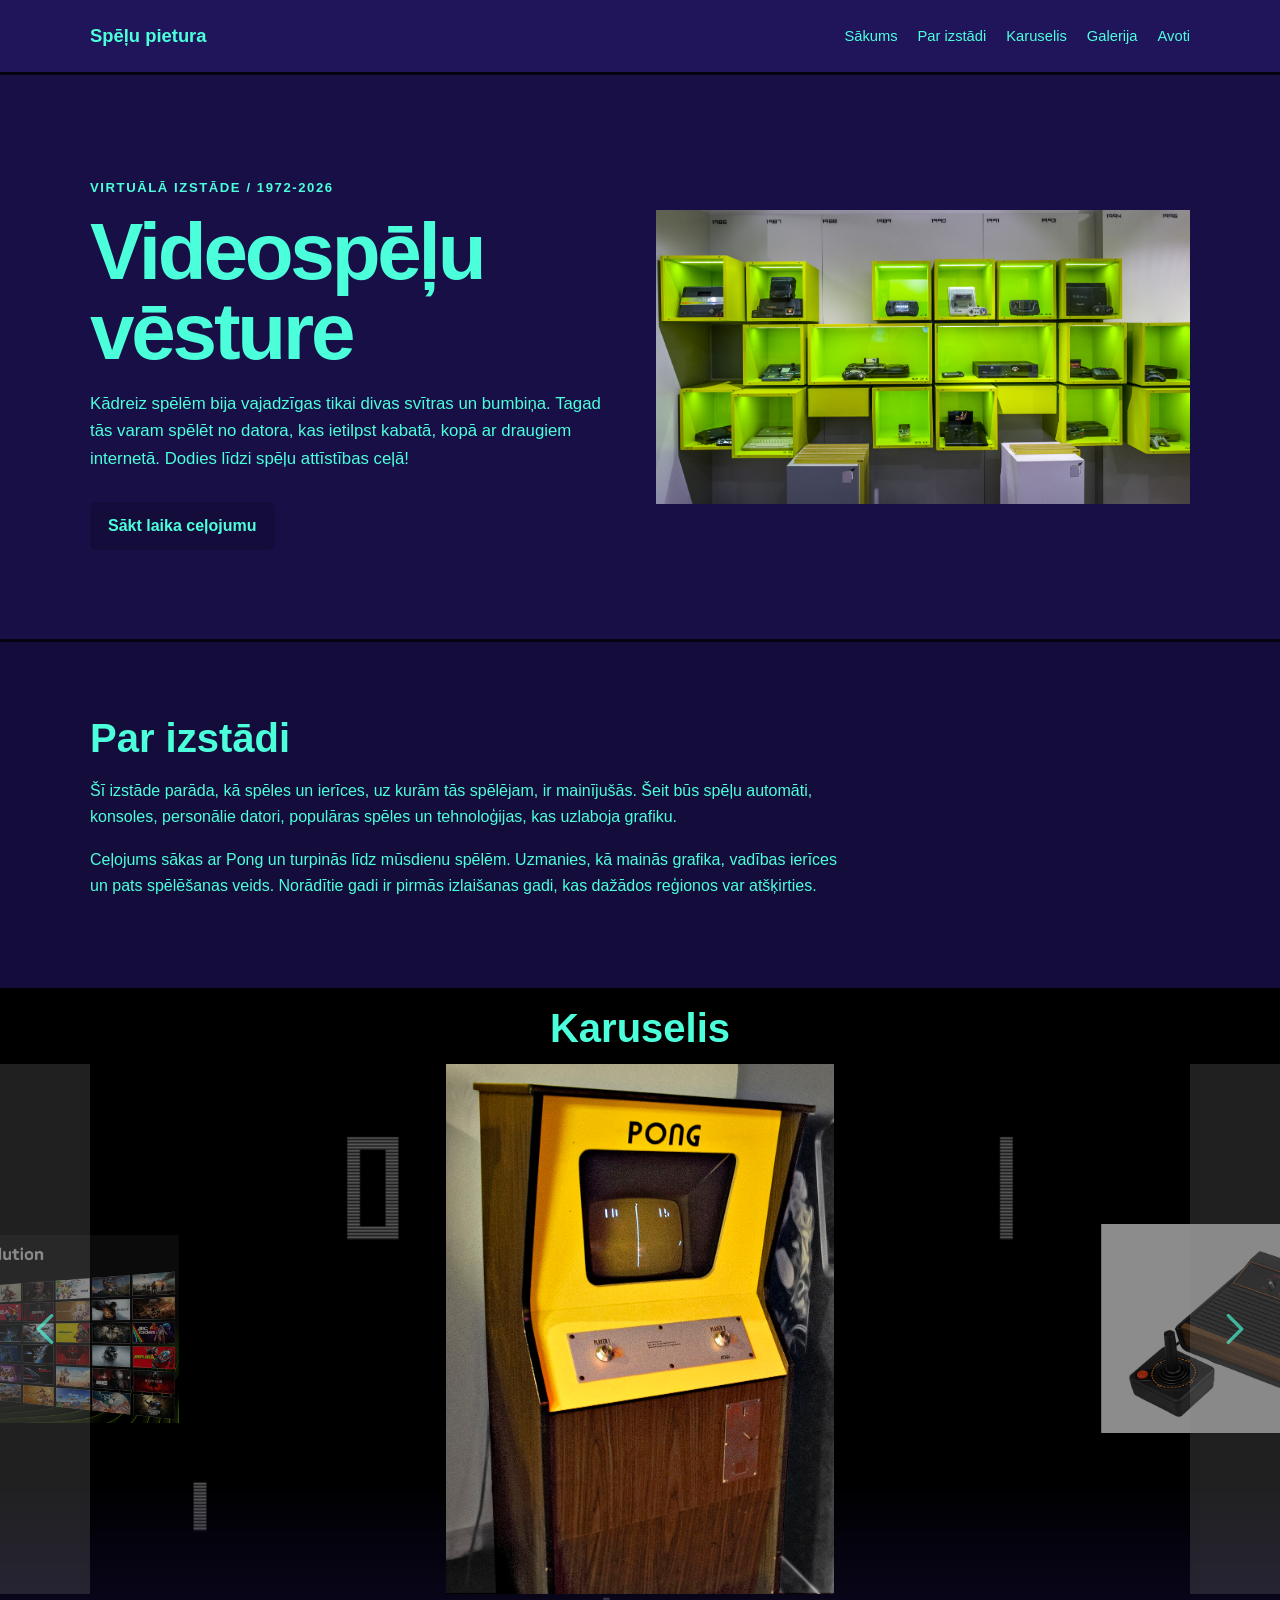
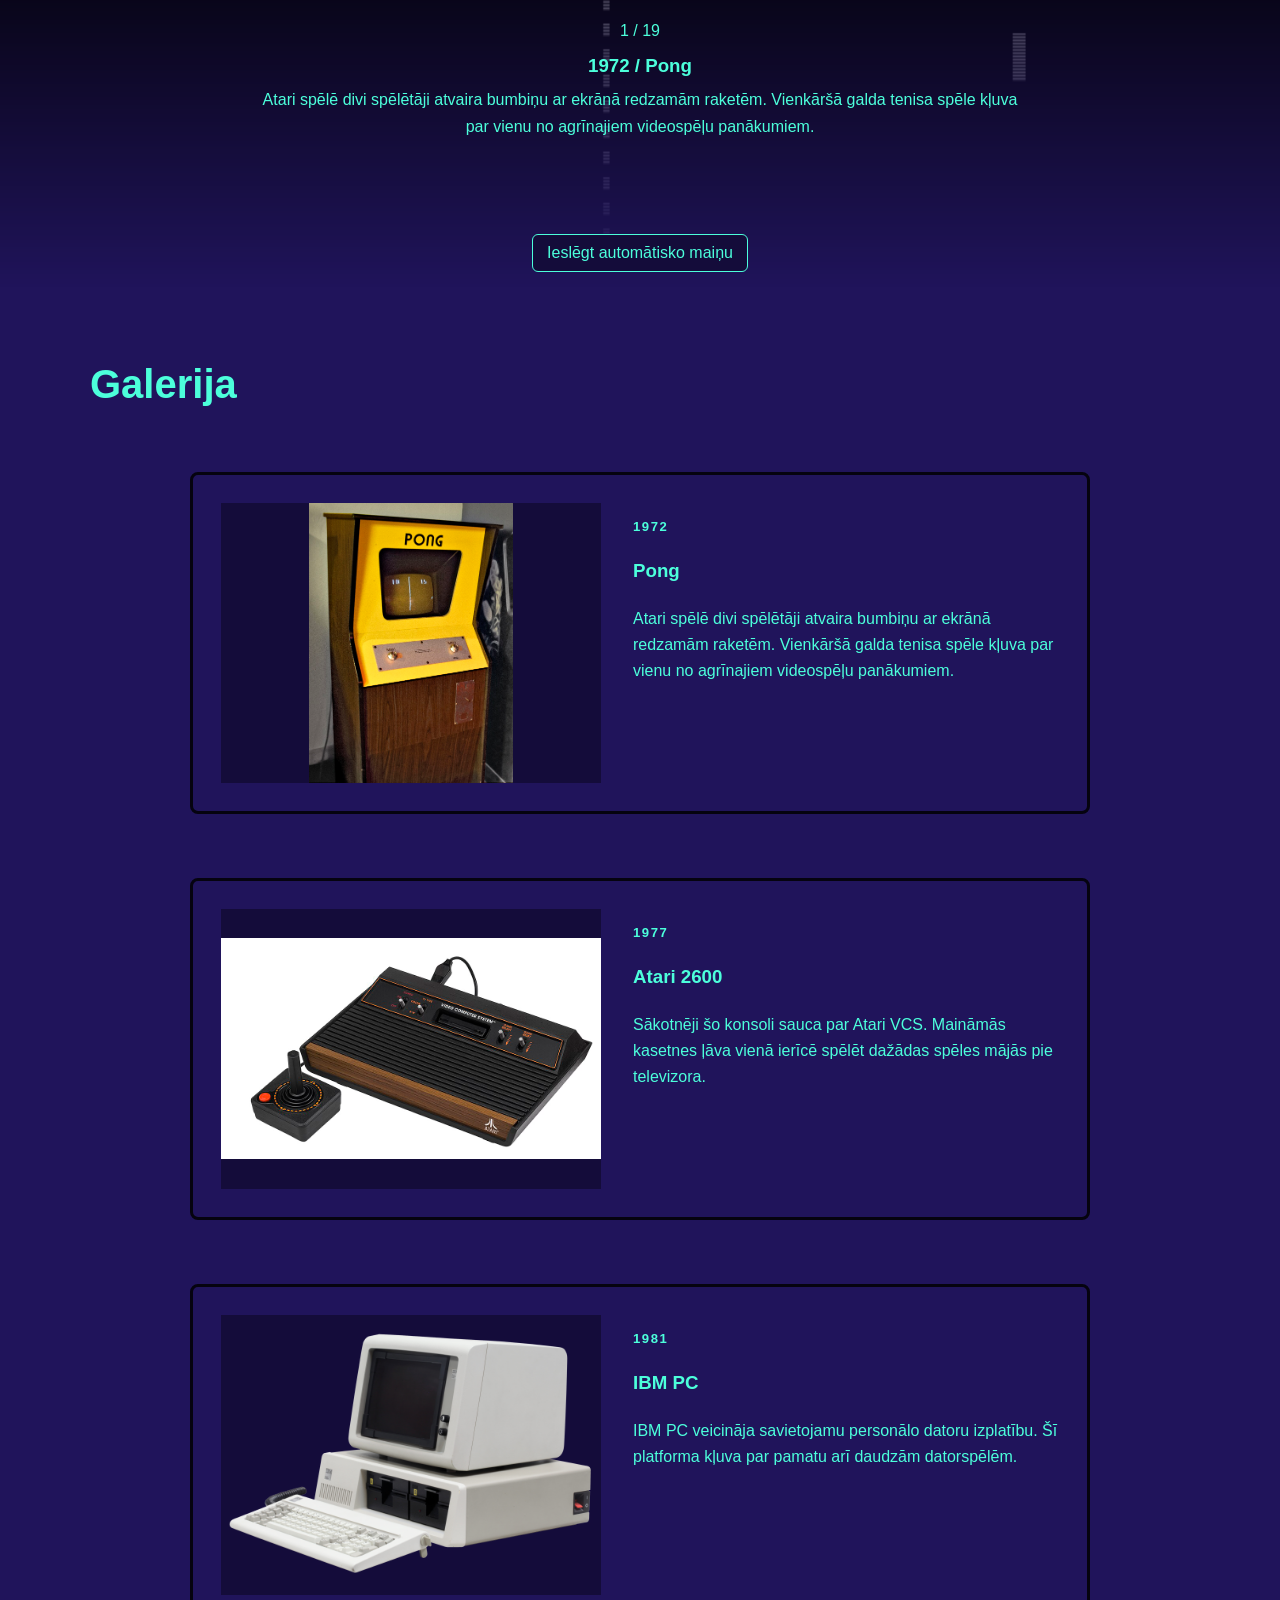
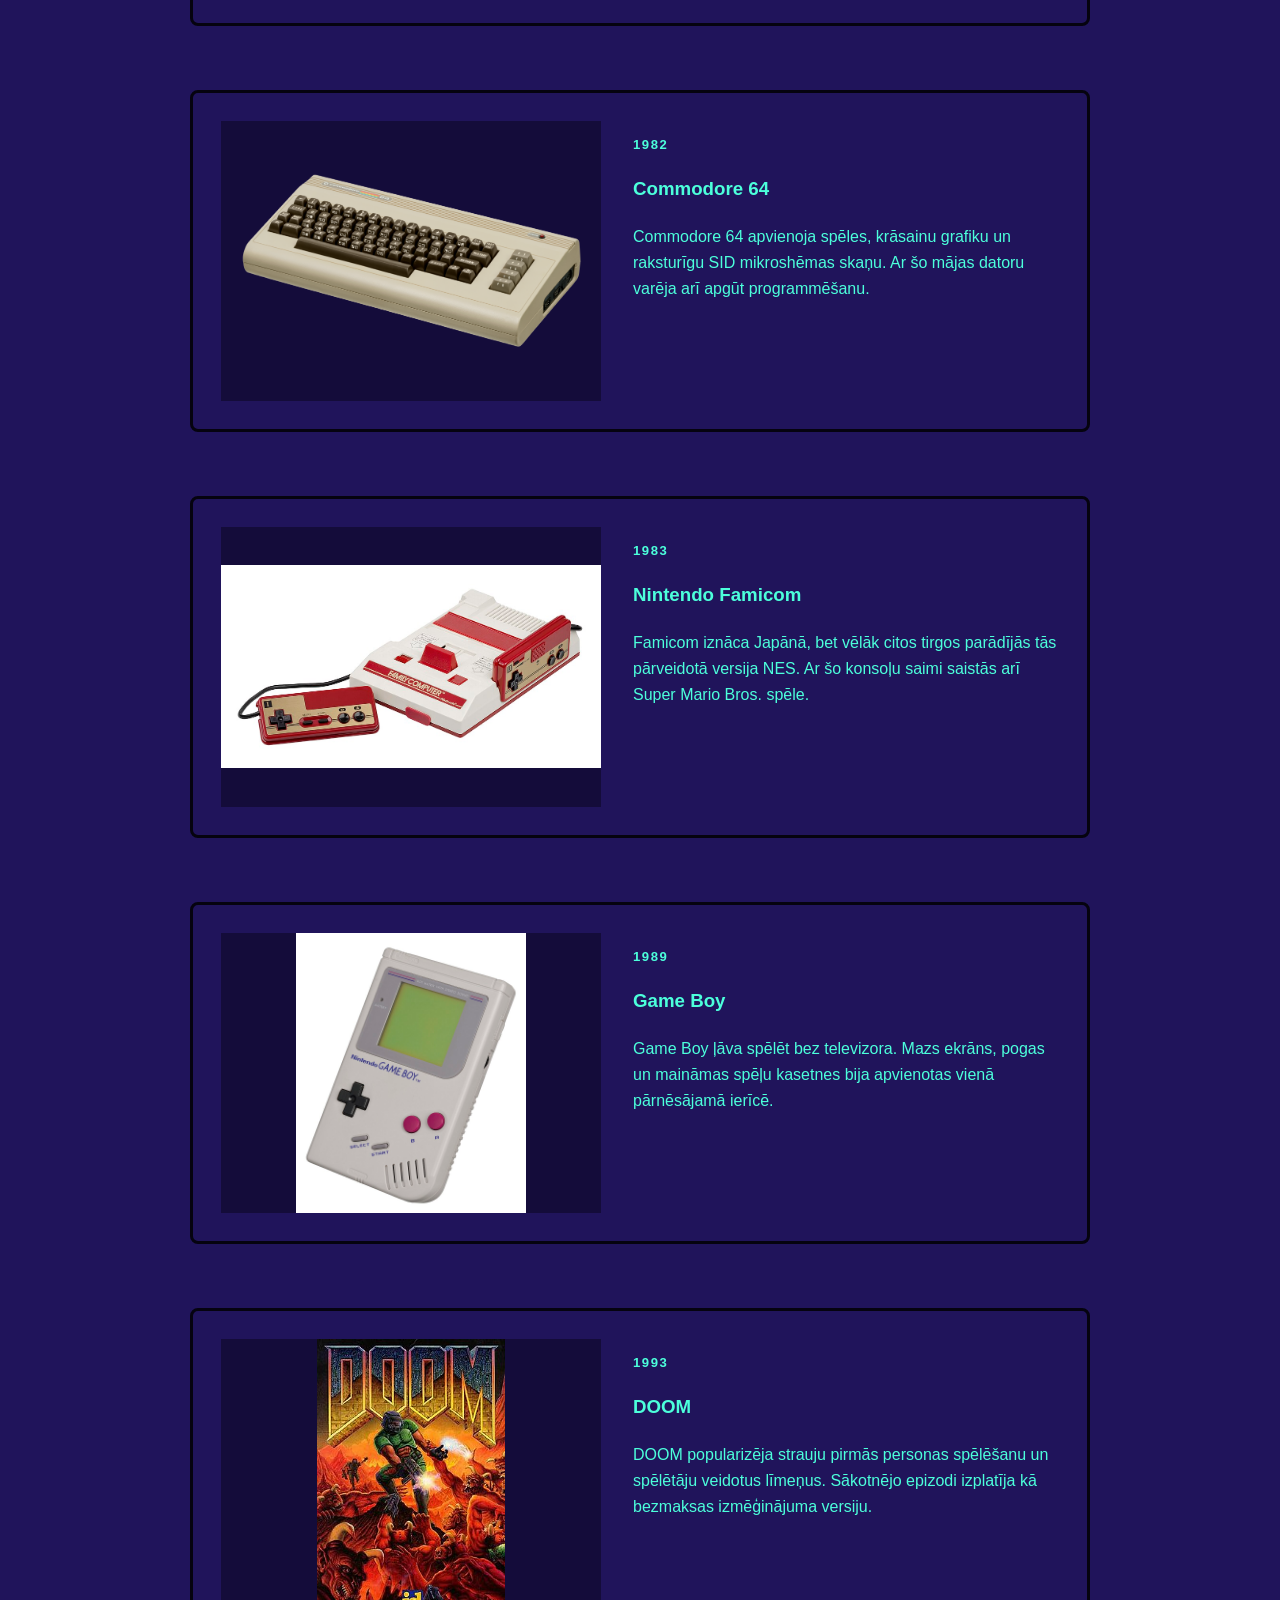
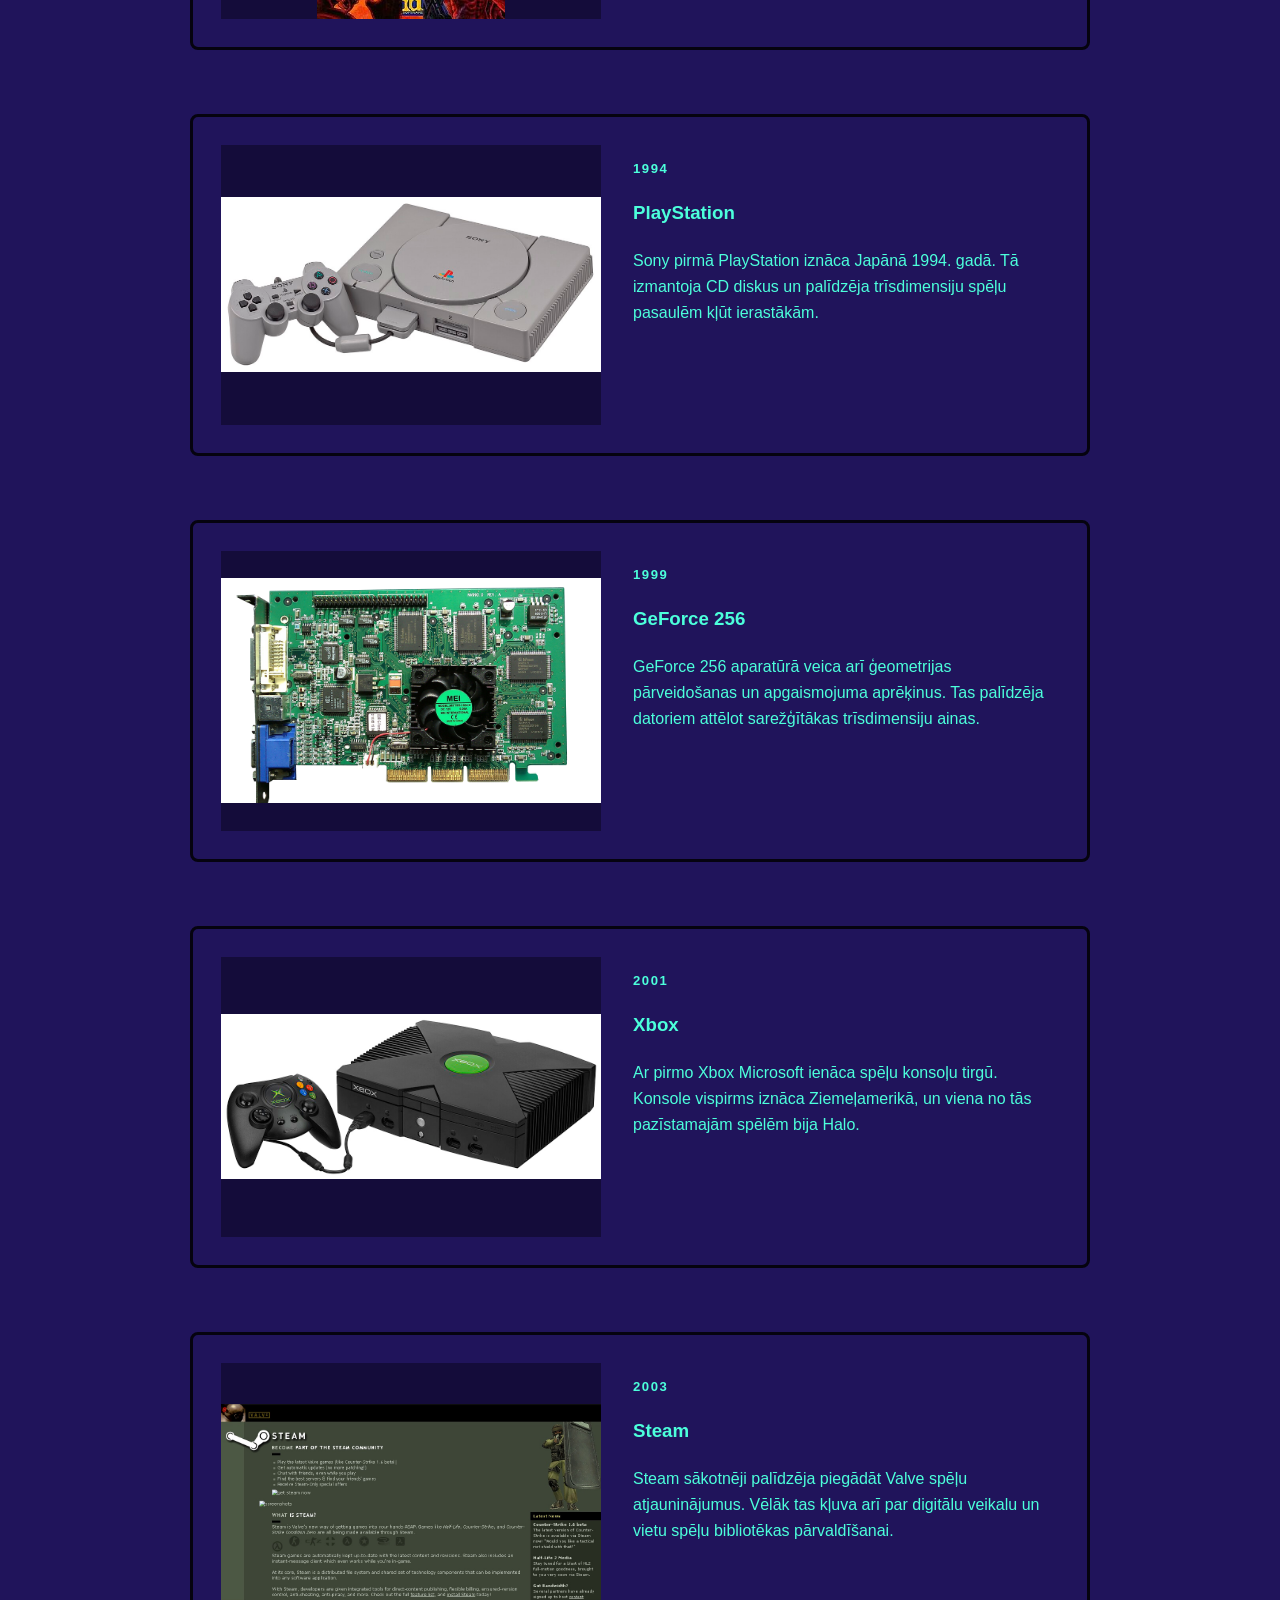
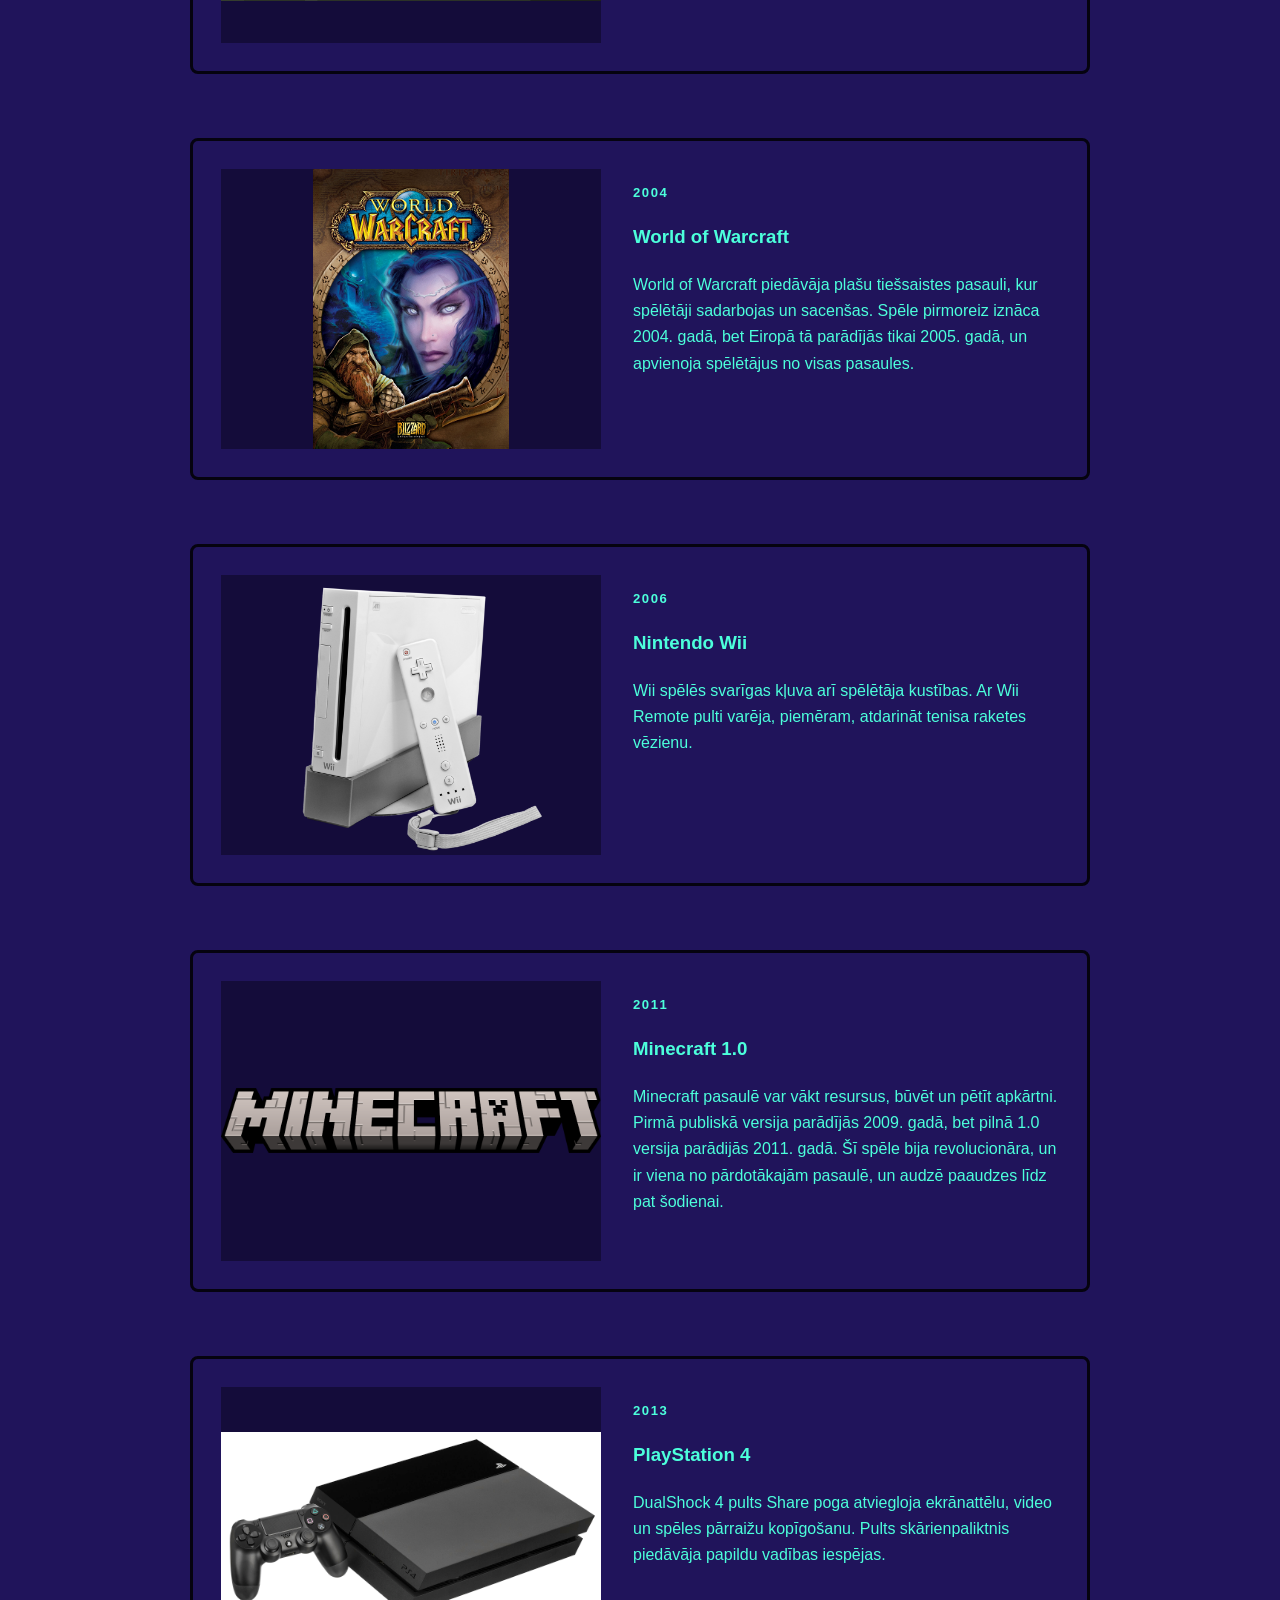
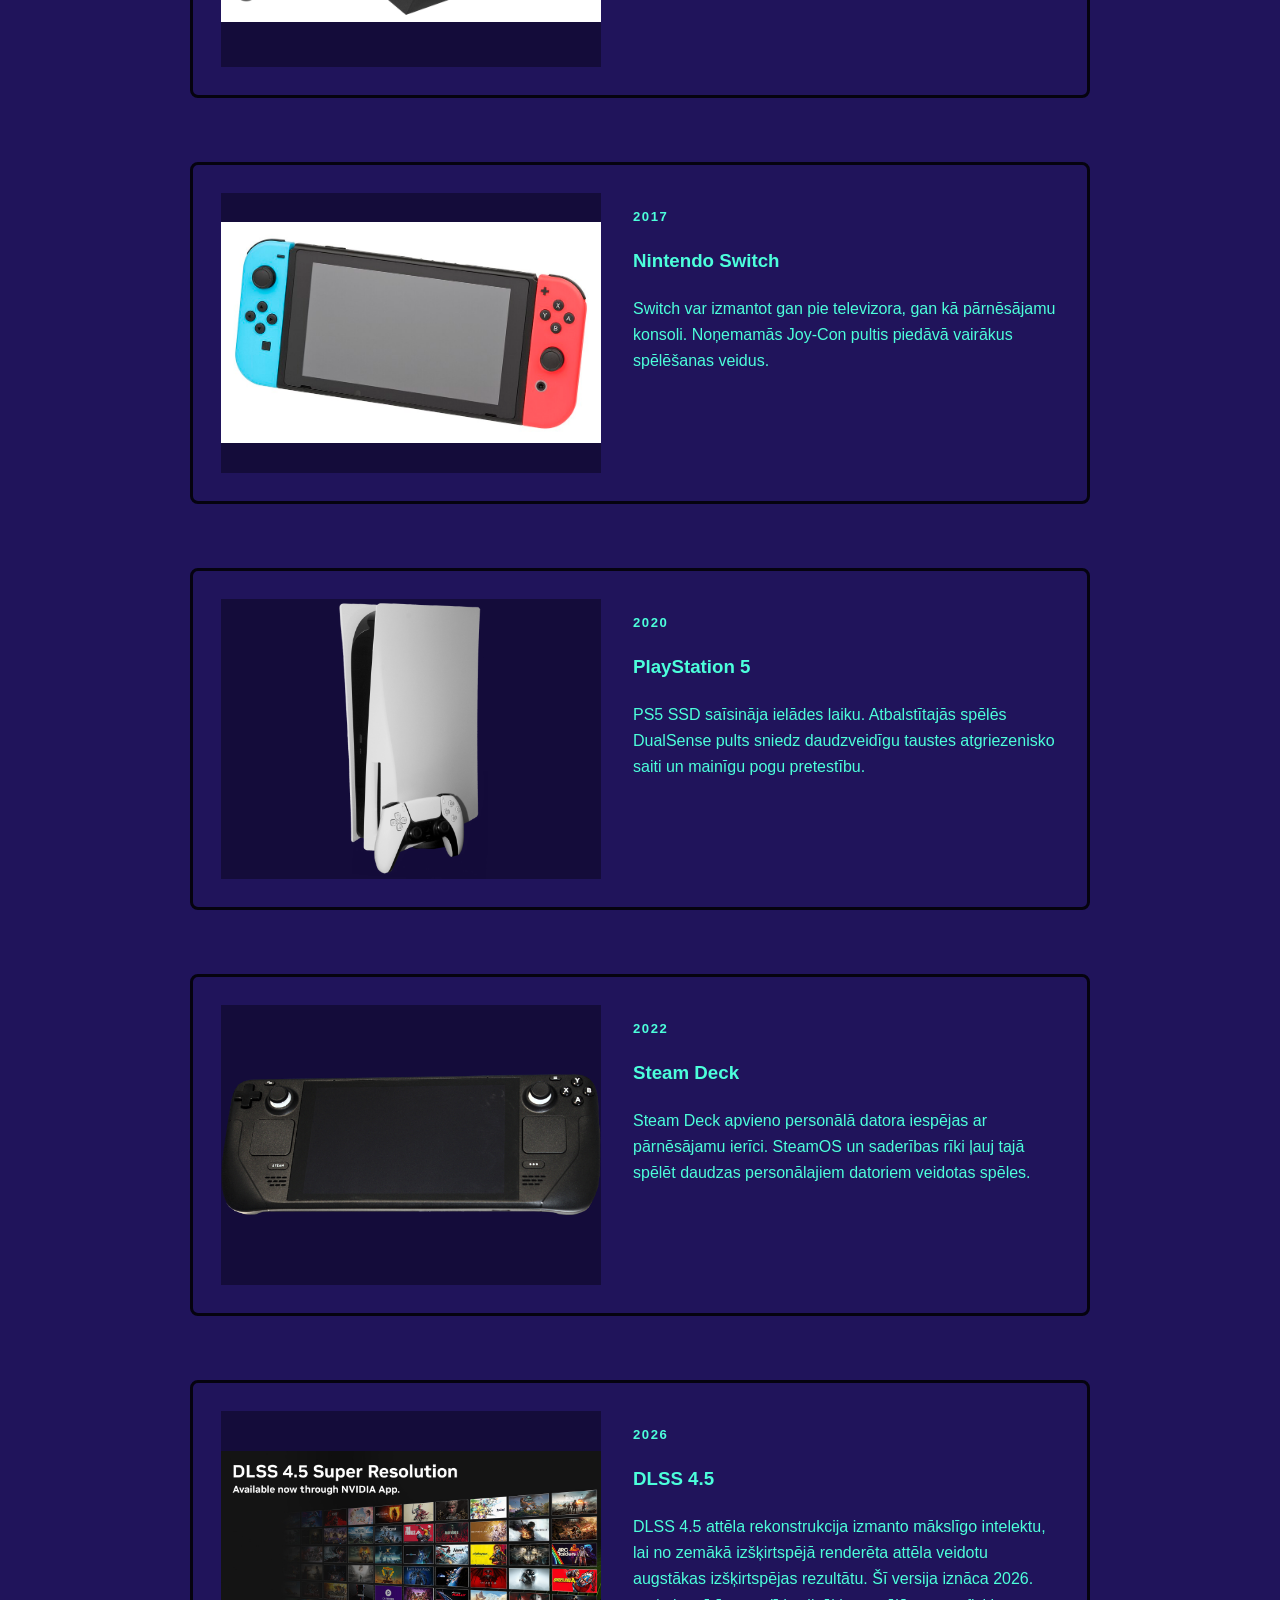
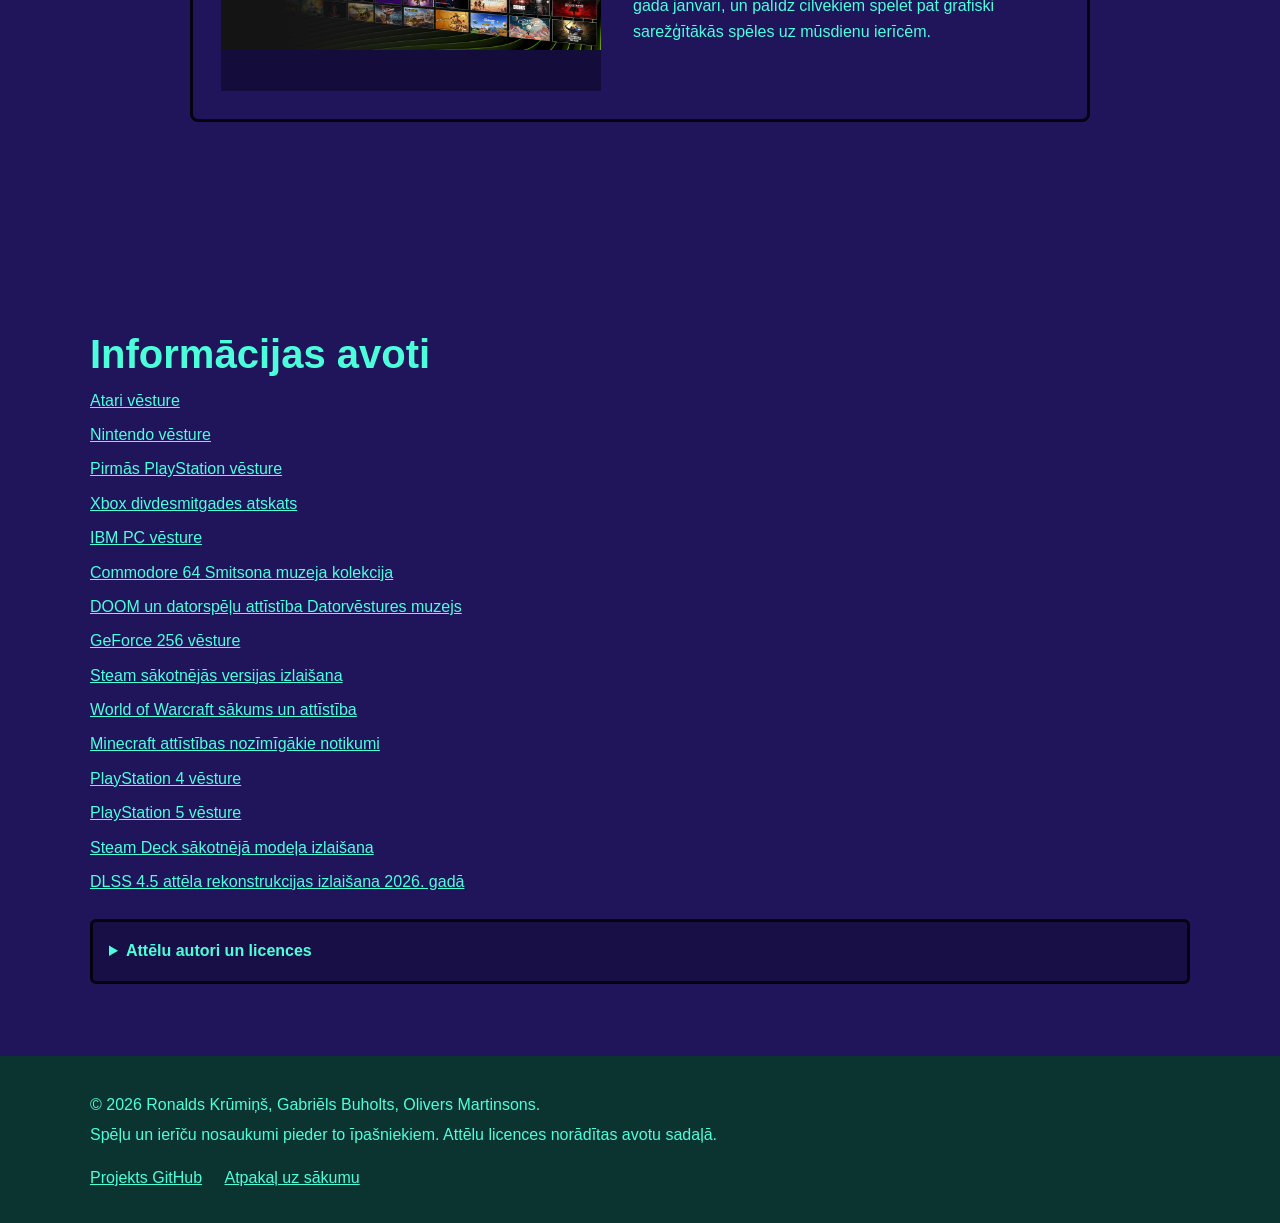
==== commit 23089825: "something" ====
--- a/index.html
+++ b/index.html
@@ -58,8 +58,8 @@
                     <p class="subtitle">Virtuālā izstāde / 1972-2026</p>
                     <h1>Videospēļu vēsture</h1>
                     <p>
-                        Kāds laiks spēlēm bija vajadzīgas tikai divas svītras un bumbiņa.
-                        Tagad tās varam spēlēt kabatas konsolē vai kopā ar draugiem internetā.
+                        Kādreiz spēlēm bija vajadzīgas tikai divas svītras un bumbiņa.
+                        Tagad tās varam spēlēt no datora, kas ietilpst kabatā, kopā ar draugiem internetā.
                         Dodies līdzi spēļu attīstības ceļā!
                     </p>
                     <a class="button" href="#karuselis">Sākt laika ceļojumu</a>
